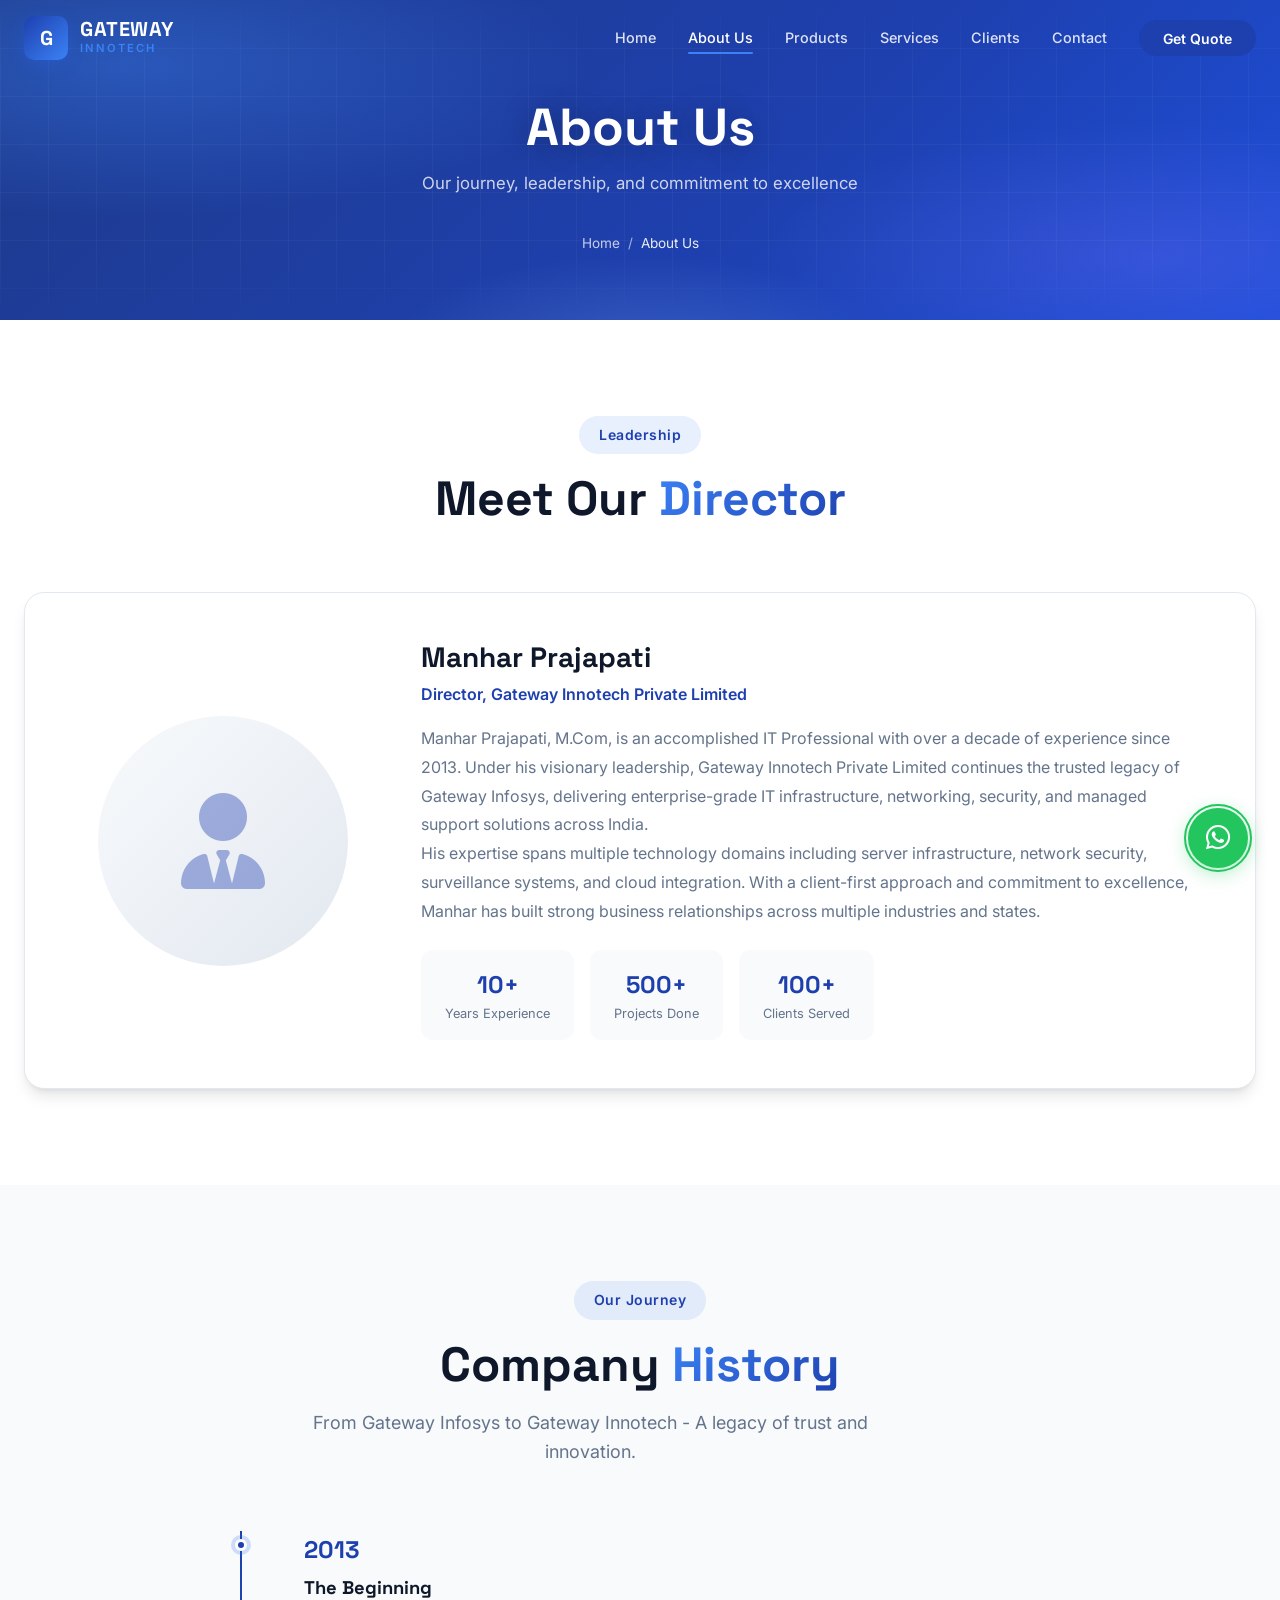
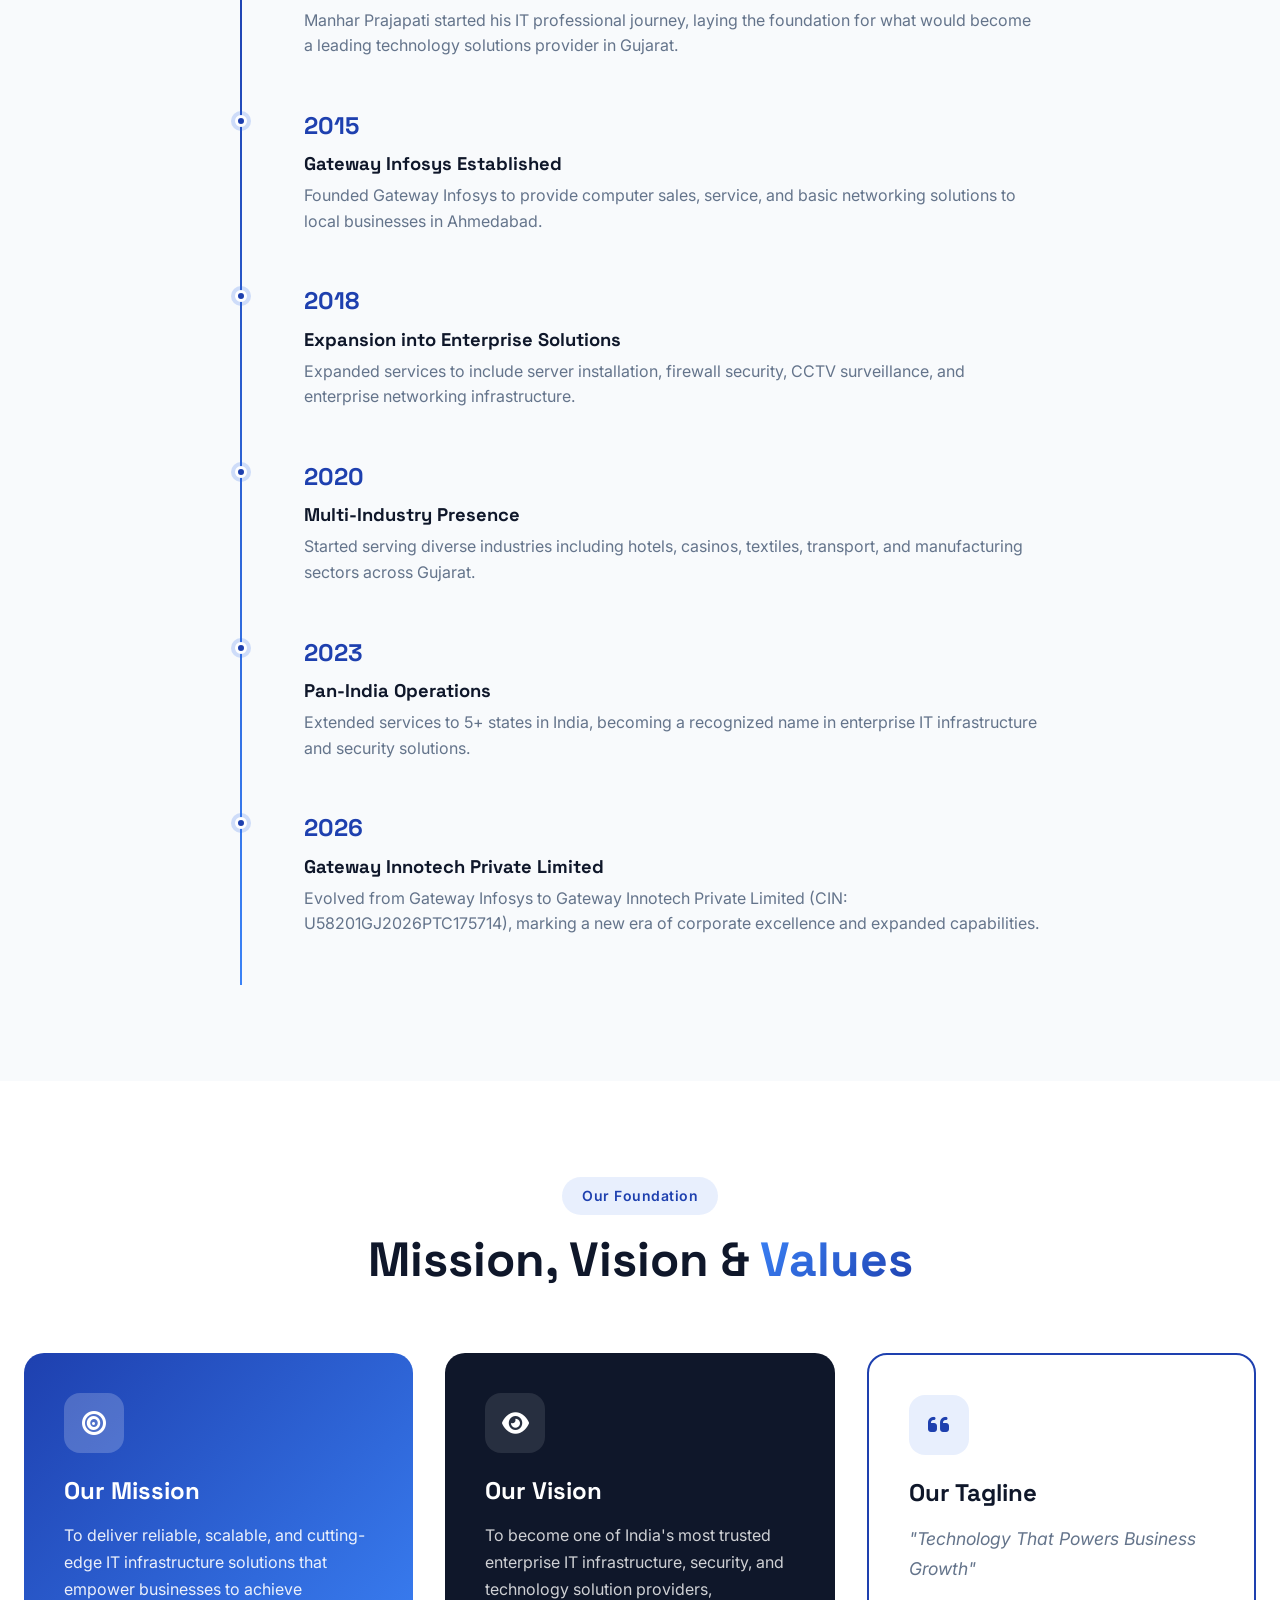
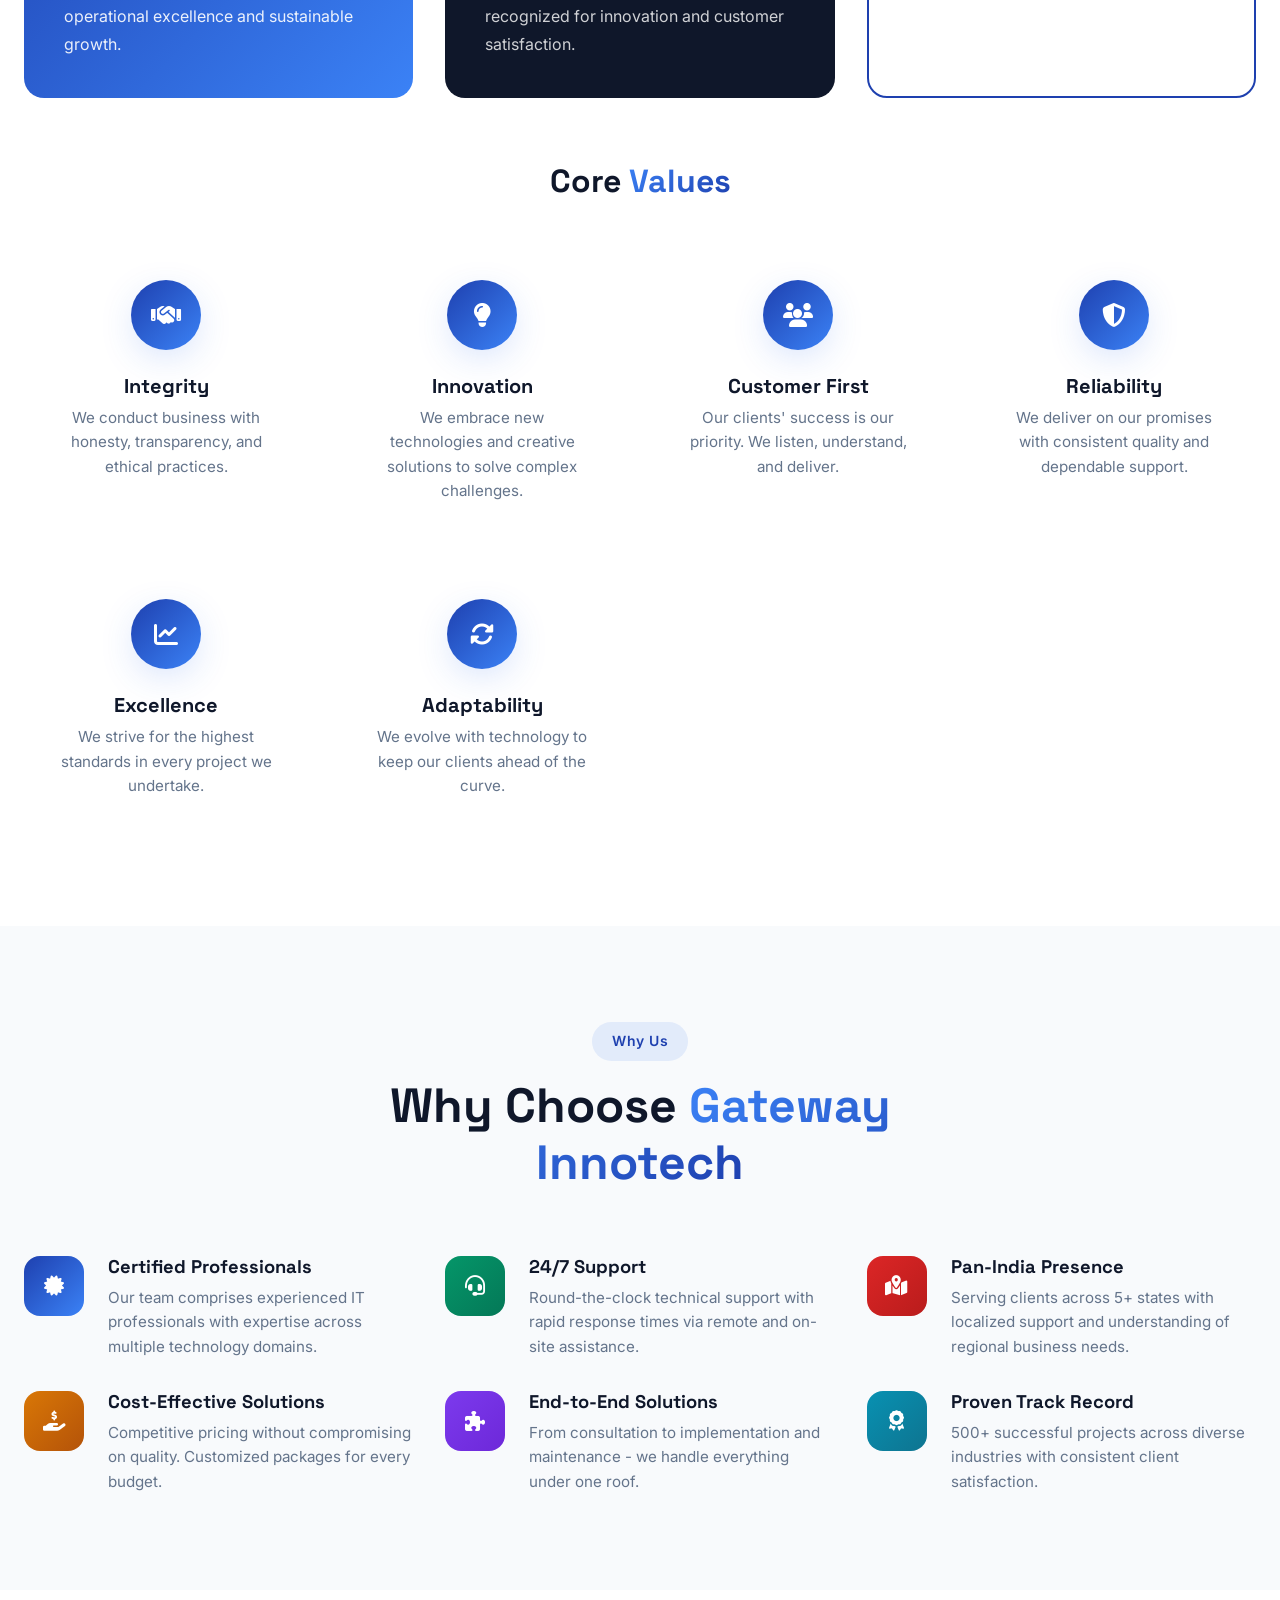
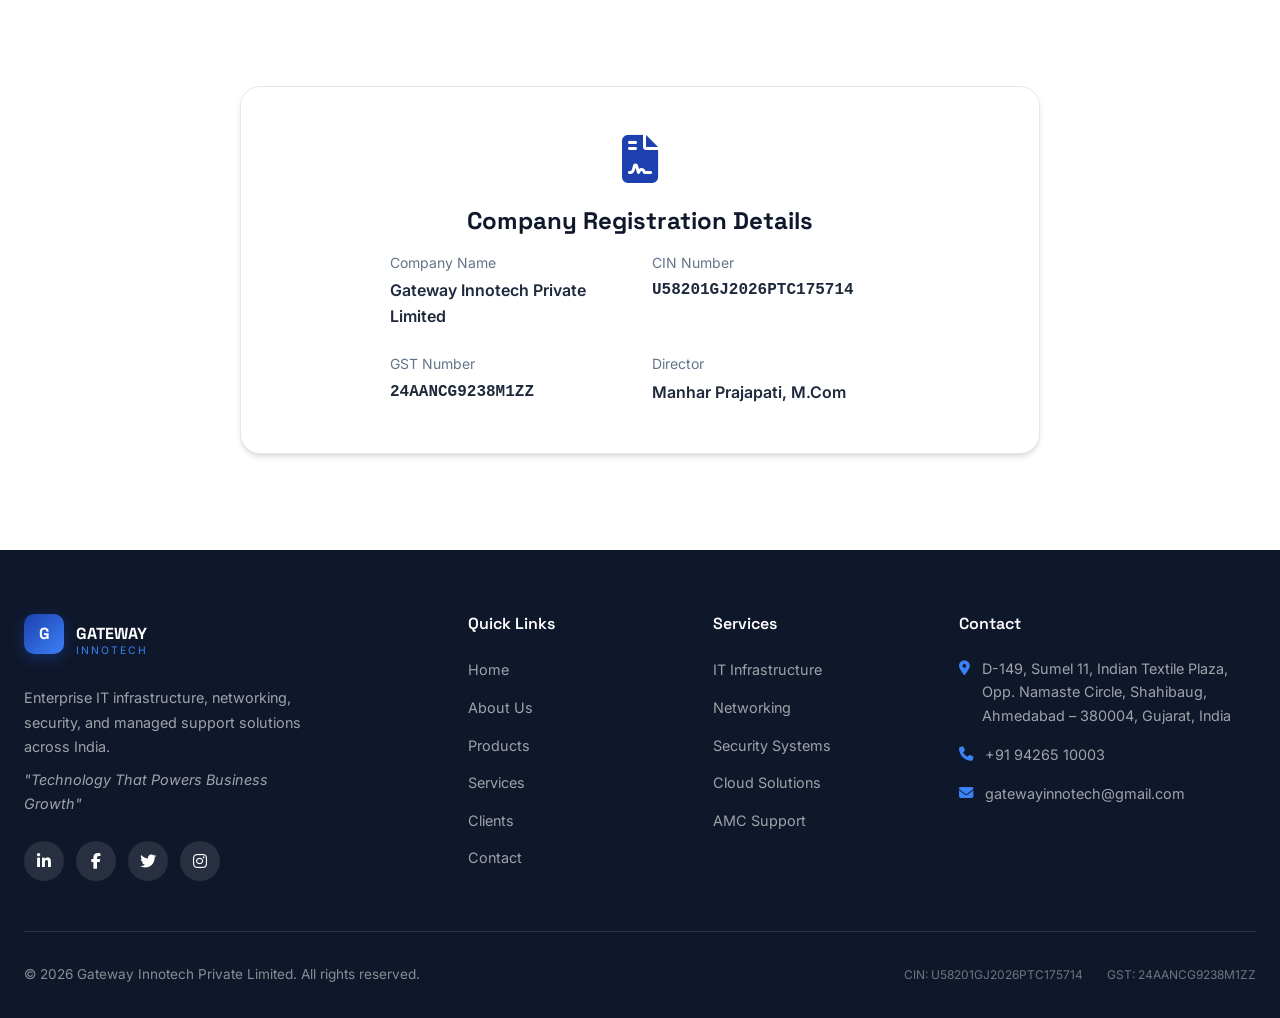
==== about.html @ b36e84a6 "Add files via upload" ====
<!DOCTYPE html>
<html lang="en">
<head>
  <meta charset="UTF-8">
  <meta name="viewport" content="width=device-width, initial-scale=1.0">
  <title>About Us | Gateway Innotech Private Limited</title>
  <meta name="description" content="Learn about Gateway Innotech Private Limited - Director Manhar Prajapati, company history, mission, vision, and core values. Successor of Gateway Infosys.">
  <meta name="keywords" content="Gateway Innotech about us, Manhar Prajapati, IT company Ahmedabad, company history, mission vision">
  <meta name="author" content="Gateway Innotech Private Limited">
  <meta name="robots" content="index, follow">
  <link rel="canonical" href="https://gatewayinnotech.com/about.html">

  <meta property="og:type" content="website">
  <meta property="og:title" content="About Us | Gateway Innotech Private Limited">
  <meta property="og:description" content="Learn about our journey, leadership, and commitment to excellence in IT solutions.">
  <meta property="og:url" content="https://gatewayinnotech.com/about.html">

  <link rel="preconnect" href="https://fonts.googleapis.com">
  <link rel="preconnect" href="https://fonts.gstatic.com" crossorigin>
  <link href="https://fonts.googleapis.com/css2?family=Inter:wght@300;400;500;600;700;800&family=Space+Grotesk:wght@400;500;600;700&display=swap" rel="stylesheet">
  <link rel="stylesheet" href="https://cdnjs.cloudflare.com/ajax/libs/font-awesome/6.5.1/css/all.min.css">
  <link rel="stylesheet" href="styles.css">
</head>
<body>

<!-- Navigation -->
<nav class="navbar scrolled">
  <div class="container">
    <div class="navbar-inner">
      <a href="index.html" class="logo">
        <div class="logo-icon">G</div>
        <div class="logo-text">
          <span class="brand">GATEWAY</span>
          <span class="tag">INNOTECH</span>
        </div>
      </a>

      <ul class="nav-menu">
        <li><a href="index.html" class="nav-link">Home</a></li>
        <li><a href="about.html" class="nav-link active">About Us</a></li>
        <li><a href="products.html" class="nav-link">Products</a></li>
        <li><a href="services.html" class="nav-link">Services</a></li>
        <li><a href="clients.html" class="nav-link">Clients</a></li>
        <li><a href="contact.html" class="nav-link">Contact</a></li>
        <li><a href="contact.html" class="nav-cta">Get Quote</a></li>
      </ul>

      <button class="mobile-toggle" aria-label="Toggle menu">
        <i class="fas fa-bars"></i>
      </button>
    </div>
  </div>
</nav>

<!-- Page Header -->
<header class="page-header">
  <div class="container">
    <h1 class="animate-on-scroll">About Us</h1>
    <p class="animate-on-scroll animate-delay-1">Our journey, leadership, and commitment to excellence</p>
    <nav class="breadcrumb animate-on-scroll animate-delay-2" aria-label="breadcrumb">
      <a href="index.html">Home</a>
      <span>/</span>
      <span>About Us</span>
    </nav>
  </div>
</header>

<!-- Director Profile -->
<section class="section">
  <div class="container">
    <div class="section-header animate-on-scroll">
      <span class="section-label">Leadership</span>
      <h2 class="section-title">Meet Our <span>Director</span></h2>
    </div>

    <div class="director-profile animate-on-scroll">
      <div class="director-avatar">
        <i class="fas fa-user-tie"></i>
      </div>
      <div class="director-info">
        <h3>Manhar Prajapati</h3>
        <div class="director-role">Director, Gateway Innotech Private Limited</div>
        <p class="director-bio">
          Manhar Prajapati, M.Com, is an accomplished IT Professional with over a decade of experience since 2013. Under his visionary leadership, Gateway Innotech Private Limited continues the trusted legacy of Gateway Infosys, delivering enterprise-grade IT infrastructure, networking, security, and managed support solutions across India.
        </p>
        <p class="director-bio">
          His expertise spans multiple technology domains including server infrastructure, network security, surveillance systems, and cloud integration. With a client-first approach and commitment to excellence, Manhar has built strong business relationships across multiple industries and states.
        </p>
        <div style="display: flex; gap: 1rem; margin-top: 1.5rem; flex-wrap: wrap;">
          <div style="background: var(--bg-alt); padding: 1rem 1.5rem; border-radius: 12px; text-align: center;">
            <div style="font-family: var(--font-display); font-size: 1.5rem; font-weight: 700; color: var(--primary);">10+</div>
            <div style="font-size: 0.8rem; color: var(--text-light);">Years Experience</div>
          </div>
          <div style="background: var(--bg-alt); padding: 1rem 1.5rem; border-radius: 12px; text-align: center;">
            <div style="font-family: var(--font-display); font-size: 1.5rem; font-weight: 700; color: var(--primary);">500+</div>
            <div style="font-size: 0.8rem; color: var(--text-light);">Projects Done</div>
          </div>
          <div style="background: var(--bg-alt); padding: 1rem 1.5rem; border-radius: 12px; text-align: center;">
            <div style="font-family: var(--font-display); font-size: 1.5rem; font-weight: 700; color: var(--primary);">100+</div>
            <div style="font-size: 0.8rem; color: var(--text-light);">Clients Served</div>
          </div>
        </div>
      </div>
    </div>
  </div>
</section>

<!-- Company History -->
<section class="section bg-alt">
  <div class="container">
    <div class="section-header animate-on-scroll">
      <span class="section-label">Our Journey</span>
      <h2 class="section-title">Company <span>History</span></h2>
      <p class="section-subtitle">From Gateway Infosys to Gateway Innotech - A legacy of trust and innovation.</p>
    </div>

    <div style="max-width: 800px; margin: 0 auto;">
      <div class="timeline">
        <div class="timeline-item">
          <div class="timeline-year">2013</div>
          <div class="timeline-content">
            <h4>The Beginning</h4>
            <p>Manhar Prajapati started his IT professional journey, laying the foundation for what would become a leading technology solutions provider in Gujarat.</p>
          </div>
        </div>

        <div class="timeline-item">
          <div class="timeline-year">2015</div>
          <div class="timeline-content">
            <h4>Gateway Infosys Established</h4>
            <p>Founded Gateway Infosys to provide computer sales, service, and basic networking solutions to local businesses in Ahmedabad.</p>
          </div>
        </div>

        <div class="timeline-item">
          <div class="timeline-year">2018</div>
          <div class="timeline-content">
            <h4>Expansion into Enterprise Solutions</h4>
            <p>Expanded services to include server installation, firewall security, CCTV surveillance, and enterprise networking infrastructure.</p>
          </div>
        </div>

        <div class="timeline-item">
          <div class="timeline-year">2020</div>
          <div class="timeline-content">
            <h4>Multi-Industry Presence</h4>
            <p>Started serving diverse industries including hotels, casinos, textiles, transport, and manufacturing sectors across Gujarat.</p>
          </div>
        </div>

        <div class="timeline-item">
          <div class="timeline-year">2023</div>
          <div class="timeline-content">
            <h4>Pan-India Operations</h4>
            <p>Extended services to 5+ states in India, becoming a recognized name in enterprise IT infrastructure and security solutions.</p>
          </div>
        </div>

        <div class="timeline-item">
          <div class="timeline-year">2026</div>
          <div class="timeline-content">
            <h4>Gateway Innotech Private Limited</h4>
            <p>Evolved from Gateway Infosys to Gateway Innotech Private Limited (CIN: U58201GJ2026PTC175714), marking a new era of corporate excellence and expanded capabilities.</p>
          </div>
        </div>
      </div>
    </div>
  </div>
</section>

<!-- Mission, Vision, Values -->
<section class="section">
  <div class="container">
    <div class="section-header animate-on-scroll">
      <span class="section-label">Our Foundation</span>
      <h2 class="section-title">Mission, Vision & <span>Values</span></h2>
    </div>

    <div style="display: grid; grid-template-columns: repeat(auto-fill, minmax(300px, 1fr)); gap: 2rem; margin-bottom: 4rem;">
      <div class="animate-on-scroll" style="background: linear-gradient(135deg, var(--primary) 0%, var(--primary-light) 100%); border-radius: 20px; padding: 2.5rem; color: white;">
        <div style="width: 60px; height: 60px; background: rgba(255,255,255,0.2); border-radius: 16px; display: flex; align-items: center; justify-content: center; margin-bottom: 1.5rem; font-size: 1.5rem;">
          <i class="fas fa-bullseye"></i>
        </div>
        <h3 style="font-size: 1.5rem; margin-bottom: 1rem; color: white;">Our Mission</h3>
        <p style="opacity: 0.9; line-height: 1.7;">To deliver reliable, scalable, and cutting-edge IT infrastructure solutions that empower businesses to achieve operational excellence and sustainable growth.</p>
      </div>

      <div class="animate-on-scroll animate-delay-1" style="background: var(--bg-dark); border-radius: 20px; padding: 2.5rem; color: white;">
        <div style="width: 60px; height: 60px; background: rgba(255,255,255,0.1); border-radius: 16px; display: flex; align-items: center; justify-content: center; margin-bottom: 1.5rem; font-size: 1.5rem;">
          <i class="fas fa-eye"></i>
        </div>
        <h3 style="font-size: 1.5rem; margin-bottom: 1rem; color: white;">Our Vision</h3>
        <p style="opacity: 0.8; line-height: 1.7;">To become one of India's most trusted enterprise IT infrastructure, security, and technology solution providers, recognized for innovation and customer satisfaction.</p>
      </div>

      <div class="animate-on-scroll animate-delay-2" style="background: white; border: 2px solid var(--primary); border-radius: 20px; padding: 2.5rem;">
        <div style="width: 60px; height: 60px; background: rgba(37,99,235,0.1); border-radius: 16px; display: flex; align-items: center; justify-content: center; margin-bottom: 1.5rem; font-size: 1.5rem; color: var(--primary);">
          <i class="fas fa-quote-left"></i>
        </div>
        <h3 style="font-size: 1.5rem; margin-bottom: 1rem;">Our Tagline</h3>
        <p style="color: var(--text-light); line-height: 1.7; font-style: italic; font-size: 1.1rem;">"Technology That Powers Business Growth"</p>
      </div>
    </div>

    <div class="section-header animate-on-scroll" style="margin-bottom: 3rem;">
      <h3 class="section-title" style="font-size: 2rem;">Core <span>Values</span></h3>
    </div>

    <div class="values-grid stagger-container">
      <div class="value-card animate-on-scroll">
        <div class="value-icon"><i class="fas fa-handshake"></i></div>
        <h4 style="font-size: 1.25rem; margin-bottom: 0.5rem;">Integrity</h4>
        <p style="color: var(--text-light); font-size: 0.95rem;">We conduct business with honesty, transparency, and ethical practices.</p>
      </div>

      <div class="value-card animate-on-scroll">
        <div class="value-icon"><i class="fas fa-lightbulb"></i></div>
        <h4 style="font-size: 1.25rem; margin-bottom: 0.5rem;">Innovation</h4>
        <p style="color: var(--text-light); font-size: 0.95rem;">We embrace new technologies and creative solutions to solve complex challenges.</p>
      </div>

      <div class="value-card animate-on-scroll">
        <div class="value-icon"><i class="fas fa-users"></i></div>
        <h4 style="font-size: 1.25rem; margin-bottom: 0.5rem;">Customer First</h4>
        <p style="color: var(--text-light); font-size: 0.95rem;">Our clients' success is our priority. We listen, understand, and deliver.</p>
      </div>

      <div class="value-card animate-on-scroll">
        <div class="value-icon"><i class="fas fa-shield-alt"></i></div>
        <h4 style="font-size: 1.25rem; margin-bottom: 0.5rem;">Reliability</h4>
        <p style="color: var(--text-light); font-size: 0.95rem;">We deliver on our promises with consistent quality and dependable support.</p>
      </div>

      <div class="value-card animate-on-scroll">
        <div class="value-icon"><i class="fas fa-chart-line"></i></div>
        <h4 style="font-size: 1.25rem; margin-bottom: 0.5rem;">Excellence</h4>
        <p style="color: var(--text-light); font-size: 0.95rem;">We strive for the highest standards in every project we undertake.</p>
      </div>

      <div class="value-card animate-on-scroll">
        <div class="value-icon"><i class="fas fa-sync-alt"></i></div>
        <h4 style="font-size: 1.25rem; margin-bottom: 0.5rem;">Adaptability</h4>
        <p style="color: var(--text-light); font-size: 0.95rem;">We evolve with technology to keep our clients ahead of the curve.</p>
      </div>
    </div>
  </div>
</section>

<!-- Why Choose Us -->
<section class="section bg-alt">
  <div class="container">
    <div class="section-header animate-on-scroll">
      <span class="section-label">Why Us</span>
      <h2 class="section-title">Why Choose <span>Gateway Innotech</span></h2>
    </div>

    <div style="display: grid; grid-template-columns: repeat(auto-fill, minmax(350px, 1fr)); gap: 2rem;">
      <div class="animate-on-scroll" style="display: flex; gap: 1.5rem; align-items: flex-start;">
        <div style="width: 60px; height: 60px; background: linear-gradient(135deg, var(--primary), var(--primary-light)); border-radius: 16px; display: flex; align-items: center; justify-content: center; color: white; font-size: 1.25rem; flex-shrink: 0;">
          <i class="fas fa-certificate"></i>
        </div>
        <div>
          <h4 style="font-size: 1.15rem; margin-bottom: 0.5rem;">Certified Professionals</h4>
          <p style="color: var(--text-light); font-size: 0.95rem; line-height: 1.6;">Our team comprises experienced IT professionals with expertise across multiple technology domains.</p>
        </div>
      </div>

      <div class="animate-on-scroll" style="display: flex; gap: 1.5rem; align-items: flex-start;">
        <div style="width: 60px; height: 60px; background: linear-gradient(135deg, #059669, #047857); border-radius: 16px; display: flex; align-items: center; justify-content: center; color: white; font-size: 1.25rem; flex-shrink: 0;">
          <i class="fas fa-headset"></i>
        </div>
        <div>
          <h4 style="font-size: 1.15rem; margin-bottom: 0.5rem;">24/7 Support</h4>
          <p style="color: var(--text-light); font-size: 0.95rem; line-height: 1.6;">Round-the-clock technical support with rapid response times via remote and on-site assistance.</p>
        </div>
      </div>

      <div class="animate-on-scroll" style="display: flex; gap: 1.5rem; align-items: flex-start;">
        <div style="width: 60px; height: 60px; background: linear-gradient(135deg, #dc2626, #b91c1c); border-radius: 16px; display: flex; align-items: center; justify-content: center; color: white; font-size: 1.25rem; flex-shrink: 0;">
          <i class="fas fa-map-marked-alt"></i>
        </div>
        <div>
          <h4 style="font-size: 1.15rem; margin-bottom: 0.5rem;">Pan-India Presence</h4>
          <p style="color: var(--text-light); font-size: 0.95rem; line-height: 1.6;">Serving clients across 5+ states with localized support and understanding of regional business needs.</p>
        </div>
      </div>

      <div class="animate-on-scroll" style="display: flex; gap: 1.5rem; align-items: flex-start;">
        <div style="width: 60px; height: 60px; background: linear-gradient(135deg, #d97706, #b45309); border-radius: 16px; display: flex; align-items: center; justify-content: center; color: white; font-size: 1.25rem; flex-shrink: 0;">
          <i class="fas fa-hand-holding-usd"></i>
        </div>
        <div>
          <h4 style="font-size: 1.15rem; margin-bottom: 0.5rem;">Cost-Effective Solutions</h4>
          <p style="color: var(--text-light); font-size: 0.95rem; line-height: 1.6;">Competitive pricing without compromising on quality. Customized packages for every budget.</p>
        </div>
      </div>

      <div class="animate-on-scroll" style="display: flex; gap: 1.5rem; align-items: flex-start;">
        <div style="width: 60px; height: 60px; background: linear-gradient(135deg, #7c3aed, #6d28d9); border-radius: 16px; display: flex; align-items: center; justify-content: center; color: white; font-size: 1.25rem; flex-shrink: 0;">
          <i class="fas fa-puzzle-piece"></i>
        </div>
        <div>
          <h4 style="font-size: 1.15rem; margin-bottom: 0.5rem;">End-to-End Solutions</h4>
          <p style="color: var(--text-light); font-size: 0.95rem; line-height: 1.6;">From consultation to implementation and maintenance - we handle everything under one roof.</p>
        </div>
      </div>

      <div class="animate-on-scroll" style="display: flex; gap: 1.5rem; align-items: flex-start;">
        <div style="width: 60px; height: 60px; background: linear-gradient(135deg, #0891b2, #0e7490); border-radius: 16px; display: flex; align-items: center; justify-content: center; color: white; font-size: 1.25rem; flex-shrink: 0;">
          <i class="fas fa-award"></i>
        </div>
        <div>
          <h4 style="font-size: 1.15rem; margin-bottom: 0.5rem;">Proven Track Record</h4>
          <p style="color: var(--text-light); font-size: 0.95rem; line-height: 1.6;">500+ successful projects across diverse industries with consistent client satisfaction.</p>
        </div>
      </div>
    </div>
  </div>
</section>

<!-- Legal Info -->
<section class="section">
  <div class="container">
    <div style="background: white; border-radius: 20px; padding: 3rem; border: 1px solid var(--border); box-shadow: var(--shadow); text-align: center; max-width: 800px; margin: 0 auto;">
      <div class="animate-on-scroll">
        <i class="fas fa-file-contract" style="font-size: 3rem; color: var(--primary); margin-bottom: 1.5rem;"></i>
        <h3 style="font-size: 1.5rem; margin-bottom: 1rem;">Company Registration Details</h3>
        <div style="display: grid; grid-template-columns: 1fr 1fr; gap: 1.5rem; text-align: left; max-width: 500px; margin: 0 auto;">
          <div>
            <div style="font-size: 0.875rem; color: var(--text-light); margin-bottom: 0.25rem;">Company Name</div>
            <div style="font-weight: 600;">Gateway Innotech Private Limited</div>
          </div>
          <div>
            <div style="font-size: 0.875rem; color: var(--text-light); margin-bottom: 0.25rem;">CIN Number</div>
            <div style="font-weight: 600; font-family: monospace;">U58201GJ2026PTC175714</div>
          </div>
          <div>
            <div style="font-size: 0.875rem; color: var(--text-light); margin-bottom: 0.25rem;">GST Number</div>
            <div style="font-weight: 600; font-family: monospace;">24AANCG9238M1ZZ</div>
          </div>
          <div>
            <div style="font-size: 0.875rem; color: var(--text-light); margin-bottom: 0.25rem;">Director</div>
            <div style="font-weight: 600;">Manhar Prajapati, M.Com</div>
          </div>
        </div>
      </div>
    </div>
  </div>
</section>

<!-- Footer -->
<footer class="footer">
  <div class="container">
    <div class="footer-grid">
      <div class="footer-brand">
        <div style="display: flex; align-items: center; gap: 0.75rem; margin-bottom: 1rem;">
          <div class="logo-icon" style="width: 40px; height: 40px; font-size: 1rem;">G</div>
          <div>
            <div style="font-family: var(--font-display); font-weight: 700; color: white; line-height: 1.1;">GATEWAY</div>
            <div style="font-size: 0.65rem; color: var(--primary-light); letter-spacing: 2px;">INNOTECH</div>
          </div>
        </div>
        <p>Enterprise IT infrastructure, networking, security, and managed support solutions across India.</p>
        <p style="margin-top: 0.5rem; font-style: italic;">"Technology That Powers Business Growth"</p>
        <div class="social-links">
          <a href="#" class="social-link" aria-label="LinkedIn"><i class="fab fa-linkedin-in"></i></a>
          <a href="#" class="social-link" aria-label="Facebook"><i class="fab fa-facebook-f"></i></a>
          <a href="#" class="social-link" aria-label="Twitter"><i class="fab fa-twitter"></i></a>
          <a href="#" class="social-link" aria-label="Instagram"><i class="fab fa-instagram"></i></a>
        </div>
      </div>

      <div>
        <h4 class="footer-title">Quick Links</h4>
        <ul class="footer-links">
          <li><a href="index.html">Home</a></li>
          <li><a href="about.html">About Us</a></li>
          <li><a href="products.html">Products</a></li>
          <li><a href="services.html">Services</a></li>
          <li><a href="clients.html">Clients</a></li>
          <li><a href="contact.html">Contact</a></li>
        </ul>
      </div>

      <div>
        <h4 class="footer-title">Services</h4>
        <ul class="footer-links">
          <li><a href="services.html">IT Infrastructure</a></li>
          <li><a href="services.html">Networking</a></li>
          <li><a href="services.html">Security Systems</a></li>
          <li><a href="services.html">Cloud Solutions</a></li>
          <li><a href="services.html">AMC Support</a></li>
        </ul>
      </div>

      <div>
        <h4 class="footer-title">Contact</h4>
        <ul class="footer-contact">
          <li>
            <i class="fas fa-map-marker-alt"></i>
            <span>D-149, Sumel 11, Indian Textile Plaza, Opp. Namaste Circle, Shahibaug, Ahmedabad – 380004, Gujarat, India</span>
          </li>
          <li>
            <i class="fas fa-phone"></i>
            <a href="tel:+919426510003">+91 94265 10003</a>
          </li>
          <li>
            <i class="fas fa-envelope"></i>
            <a href="mailto:gatewayinnotech@gmail.com">gatewayinnotech@gmail.com</a>
          </li>
        </ul>
      </div>
    </div>

    <div class="footer-bottom">
      <p>&copy; <span class="current-year">2026</span> Gateway Innotech Private Limited. All rights reserved.</p>
      <div class="footer-meta">
        <span>CIN: U58201GJ2026PTC175714</span>
        <span>GST: 24AANCG9238M1ZZ</span>
      </div>
    </div>
  </div>
</footer>

<!-- WhatsApp Float -->
<a href="https://wa.me/919426510003?text=Hello%20Gateway%20Innotech,%20I%20am%20interested%20in%20your%20IT%20services." target="_blank" class="whatsapp-float" aria-label="Chat on WhatsApp">
  <i class="fab fa-whatsapp"></i>
</a>

<!-- Back to Top -->
<button class="back-to-top" aria-label="Back to top">
  <i class="fas fa-arrow-up"></i>
</button>

<script src="script.js"></script>
</body>
</html>
---- styles.css ----
/* ============================================
   GATEWAY INNOTECH - PREMIUM CORPORATE STYLES
   ============================================ */

/* CSS Variables */
:root {
  --primary: #1e40af;
  --primary-light: #3b82f6;
  --primary-dark: #1e3a8a;
  --accent: #2563eb;
  --secondary: #0f172a;
  --text: #1e293b;
  --text-light: #64748b;
  --text-muted: #94a3b8;
  --bg: #ffffff;
  --bg-alt: #f8fafc;
  --bg-dark: #0f172a;
  --border: #e2e8f0;
  --shadow-sm: 0 1px 2px 0 rgb(0 0 0 / 0.05);
  --shadow: 0 4px 6px -1px rgb(0 0 0 / 0.1), 0 2px 4px -2px rgb(0 0 0 / 0.1);
  --shadow-lg: 0 10px 15px -3px rgb(0 0 0 / 0.1), 0 4px 6px -4px rgb(0 0 0 / 0.1);
  --shadow-xl: 0 20px 25px -5px rgb(0 0 0 / 0.1), 0 8px 10px -6px rgb(0 0 0 / 0.1);
  --shadow-brand: 0 10px 40px -10px rgba(37, 99, 235, 0.3);
  --radius: 12px;
  --radius-lg: 20px;
  --transition: all 0.3s cubic-bezier(0.4, 0, 0.2, 1);
  --transition-slow: all 0.5s cubic-bezier(0.4, 0, 0.2, 1);
  --font-main: 'Inter', -apple-system, BlinkMacSystemFont, 'Segoe UI', Roboto, sans-serif;
  --font-display: 'Space Grotesk', sans-serif;
}

/* Reset & Base */
*, *::before, *::after {
  margin: 0;
  padding: 0;
  box-sizing: border-box;
}

html {
  scroll-behavior: smooth;
  font-size: 16px;
}

body {
  font-family: var(--font-main);
  color: var(--text);
  background: var(--bg);
  line-height: 1.6;
  overflow-x: hidden;
  -webkit-font-smoothing: antialiased;
}

img {
  max-width: 100%;
  height: auto;
  display: block;
}

a {
  text-decoration: none;
  color: inherit;
  transition: var(--transition);
}

ul, ol {
  list-style: none;
}

button {
  border: none;
  background: none;
  cursor: pointer;
  font-family: inherit;
}

input, textarea, select {
  font-family: inherit;
  outline: none;
}

/* Typography */
h1, h2, h3, h4, h5, h6 {
  font-family: var(--font-display);
  font-weight: 700;
  line-height: 1.2;
  color: var(--secondary);
}

.section-label {
  display: inline-block;
  background: rgba(37, 99, 235, 0.1);
  color: var(--primary);
  padding: 8px 20px;
  border-radius: 100px;
  font-size: 0.875rem;
  font-weight: 600;
  margin-bottom: 1rem;
  letter-spacing: 0.5px;
}

.section-title {
  font-size: clamp(2rem, 4vw, 3rem);
  margin-bottom: 1rem;
}

.section-title span {
  background: linear-gradient(135deg, var(--primary-light) 0%, var(--primary) 100%);
  -webkit-background-clip: text;
  -webkit-text-fill-color: transparent;
  background-clip: text;
}

.section-subtitle {
  color: var(--text-light);
  font-size: 1.125rem;
  max-width: 600px;
}

/* Container */
.container {
  width: 100%;
  max-width: 1280px;
  margin: 0 auto;
  padding: 0 1.5rem;
}

/* ============================================
   NAVIGATION
   ============================================ */
.navbar {
  position: fixed;
  top: 0;
  left: 0;
  width: 100%;
  z-index: 1000;
  transition: var(--transition-slow);
  padding: 1rem 0;
}

.navbar.scrolled {
  background: rgba(15, 23, 42, 0.95);
  backdrop-filter: blur(20px);
  box-shadow: var(--shadow-lg);
  padding: 0.75rem 0;
}

.navbar-inner {
  display: flex;
  align-items: center;
  justify-content: space-between;
}

.logo {
  display: flex;
  align-items: center;
  gap: 0.75rem;
}

.logo-icon {
  width: 44px;
  height: 44px;
  background: linear-gradient(135deg, var(--primary) 0%, var(--primary-light) 100%);
  border-radius: 10px;
  display: flex;
  align-items: center;
  justify-content: center;
  font-weight: 800;
  font-size: 1.25rem;
  color: white;
  font-family: var(--font-display);
  box-shadow: 0 4px 15px rgba(37, 99, 235, 0.3);
}

.logo-text {
  display: flex;
  flex-direction: column;
}

.logo-text .brand {
  font-family: var(--font-display);
  font-weight: 700;
  font-size: 1.25rem;
  color: white;
  line-height: 1.1;
  letter-spacing: 0.5px;
}

.logo-text .tag {
  font-size: 0.7rem;
  color: var(--primary-light);
  letter-spacing: 2px;
  text-transform: uppercase;
  font-weight: 600;
}

.nav-menu {
  display: flex;
  align-items: center;
  gap: 2rem;
}

.nav-link {
  color: rgba(255, 255, 255, 0.85);
  font-size: 0.9rem;
  font-weight: 500;
  position: relative;
  padding: 0.5rem 0;
}

.nav-link::after {
  content: '';
  position: absolute;
  bottom: 0;
  left: 0;
  width: 0;
  height: 2px;
  background: var(--primary-light);
  transition: var(--transition);
  border-radius: 2px;
}

.nav-link:hover,
.nav-link.active {
  color: white;
}

.nav-link:hover::after,
.nav-link.active::after {
  width: 100%;
}

.nav-cta {
  background: var(--primary);
  color: white;
  padding: 0.6rem 1.5rem;
  border-radius: 100px;
  font-weight: 600;
  font-size: 0.875rem;
  transition: var(--transition);
}

.nav-cta:hover {
  background: var(--primary-light);
  box-shadow: var(--shadow-brand);
  transform: translateY(-2px);
}

.mobile-toggle {
  display: none;
  color: white;
  font-size: 1.5rem;
}

/* ============================================
   HERO SECTION
   ============================================ */
.hero {
  position: relative;
  min-height: 100vh;
  display: flex;
  align-items: center;
  justify-content: center;
  background: var(--bg-dark);
  overflow: hidden;
  padding-top: 80px;
}

.hero-canvas {
  position: absolute;
  inset: 0;
  z-index: 1;
}

.hero-overlay {
  position: absolute;
  inset: 0;
  background: linear-gradient(to bottom, rgba(15, 23, 42, 0.3) 0%, rgba(15, 23, 42, 0.85) 70%, var(--bg-dark) 100%);
  z-index: 2;
}

.hero-content {
  position: relative;
  z-index: 10;
  text-align: center;
  max-width: 900px;
  padding: 2rem;
}

.hero-badge {
  display: inline-flex;
  align-items: center;
  gap: 0.5rem;
  background: rgba(255, 255, 255, 0.1);
  backdrop-filter: blur(10px);
  border: 1px solid rgba(255, 255, 255, 0.15);
  padding: 0.5rem 1.25rem;
  border-radius: 100px;
  color: var(--primary-light);
  font-size: 0.875rem;
  font-weight: 500;
  margin-bottom: 2rem;
}

.hero-badge .pulse-dot {
  width: 8px;
  height: 8px;
  background: #22c55e;
  border-radius: 50%;
  animation: pulse-dot 2s infinite;
}

@keyframes pulse-dot {
  0%, 100% { opacity: 1; transform: scale(1); }
  50% { opacity: 0.5; transform: scale(1.2); }
}

.hero-title {
  font-size: clamp(2.5rem, 6vw, 5rem);
  color: white;
  margin-bottom: 1.5rem;
  line-height: 1.1;
}

.hero-title .gradient {
  background: linear-gradient(135deg, #60a5fa 0%, #2563eb 50%, #1e40af 100%);
  -webkit-background-clip: text;
  -webkit-text-fill-color: transparent;
  background-clip: text;
}

.hero-desc {
  color: rgba(255, 255, 255, 0.7);
  font-size: clamp(1rem, 2vw, 1.25rem);
  max-width: 700px;
  margin: 0 auto 2.5rem;
  line-height: 1.7;
}

.hero-buttons {
  display: flex;
  flex-wrap: wrap;
  gap: 1rem;
  justify-content: center;
  margin-bottom: 4rem;
}

.btn {
  display: inline-flex;
  align-items: center;
  gap: 0.5rem;
  padding: 1rem 2rem;
  border-radius: 100px;
  font-weight: 600;
  font-size: 1rem;
  transition: var(--transition);
  cursor: pointer;
}

.btn-primary {
  background: linear-gradient(135deg, var(--primary) 0%, var(--primary-light) 100%);
  color: white;
  box-shadow: 0 4px 20px rgba(37, 99, 235, 0.3);
}

.btn-primary:hover {
  transform: translateY(-3px);
  box-shadow: 0 8px 30px rgba(37, 99, 235, 0.4);
}

.btn-outline {
  background: rgba(255, 255, 255, 0.1);
  backdrop-filter: blur(10px);
  border: 1px solid rgba(255, 255, 255, 0.2);
  color: white;
}

.btn-outline:hover {
  background: rgba(255, 255, 255, 0.2);
  transform: translateY(-3px);
}

.btn-whatsapp {
  background: #22c55e;
  color: white;
}

.btn-whatsapp:hover {
  background: #16a34a;
  transform: translateY(-3px);
  box-shadow: 0 8px 30px rgba(34, 197, 94, 0.3);
}

/* Hero Stats */
.hero-stats {
  display: grid;
  grid-template-columns: repeat(4, 1fr);
  gap: 2rem;
  max-width: 800px;
  margin: 0 auto;
  padding-top: 3rem;
  border-top: 1px solid rgba(255, 255, 255, 0.1);
}

.stat-item {
  text-align: center;
}

.stat-number {
  font-family: var(--font-display);
  font-size: clamp(1.75rem, 3vw, 2.5rem);
  font-weight: 800;
  color: white;
  line-height: 1;
}

.stat-number .suffix {
  color: var(--primary-light);
}

.stat-label {
  color: rgba(255, 255, 255, 0.6);
  font-size: 0.875rem;
  margin-top: 0.5rem;
}

/* Scroll Down */
.scroll-down {
  position: absolute;
  bottom: 2rem;
  left: 50%;
  transform: translateX(-50%);
  z-index: 10;
  color: rgba(255, 255, 255, 0.5);
  animation: bounce 2s infinite;
  font-size: 1.5rem;
}

@keyframes bounce {
  0%, 20%, 50%, 80%, 100% { transform: translateX(-50%) translateY(0); }
  40% { transform: translateX(-50%) translateY(-10px); }
  60% { transform: translateX(-50%) translateY(-5px); }
}

/* ============================================
   SECTIONS GENERAL
   ============================================ */
.section {
  padding: 6rem 0;
  position: relative;
}

.section-header {
  text-align: center;
  max-width: 700px;
  margin: 0 auto 4rem;
}

.bg-alt {
  background: var(--bg-alt);
}

.bg-dark {
  background: var(--bg-dark);
  color: white;
}

.bg-dark .section-title {
  color: white;
}

.bg-dark .section-subtitle {
  color: rgba(255, 255, 255, 0.6);
}

/* ============================================
   CARDS
   ============================================ */
.card-grid {
  display: grid;
  grid-template-columns: repeat(auto-fill, minmax(300px, 1fr));
  gap: 1.5rem;
}

.card-grid-4 {
  display: grid;
  grid-template-columns: repeat(auto-fill, minmax(260px, 1fr));
  gap: 1.5rem;
}

.card {
  background: white;
  border-radius: var(--radius-lg);
  padding: 2rem;
  border: 1px solid var(--border);
  transition: var(--transition-slow);
  position: relative;
  overflow: hidden;
}

.card::before {
  content: '';
  position: absolute;
  top: 0;
  left: 0;
  width: 100%;
  height: 4px;
  background: linear-gradient(90deg, var(--primary), var(--primary-light));
  transform: scaleX(0);
  transform-origin: left;
  transition: var(--transition-slow);
}

.card:hover {
  transform: translateY(-8px);
  box-shadow: var(--shadow-xl);
  border-color: transparent;
}

.card:hover::before {
  transform: scaleX(1);
}

.card-icon {
  width: 60px;
  height: 60px;
  border-radius: var(--radius);
  display: flex;
  align-items: center;
  justify-content: center;
  margin-bottom: 1.5rem;
  font-size: 1.5rem;
  transition: var(--transition);
}

.card:hover .card-icon {
  transform: scale(1.1) rotate(-5deg);
}

.card-icon.blue { background: rgba(37, 99, 235, 0.1); color: var(--primary); }
.card-icon.indigo { background: rgba(99, 102, 241, 0.1); color: #6366f1; }
.card-icon.purple { background: rgba(139, 92, 246, 0.1); color: #8b5cf6; }
.card-icon.emerald { background: rgba(16, 185, 129, 0.1); color: #10b981; }
.card-icon.cyan { background: rgba(6, 182, 212, 0.1); color: #06b6d4; }
.card-icon.red { background: rgba(239, 68, 68, 0.1); color: #ef4444; }
.card-icon.orange { background: rgba(249, 115, 22, 0.1); color: #f97316; }
.card-icon.teal { background: rgba(20, 184, 166, 0.1); color: #14b8a6; }
.card-icon.pink { background: rgba(236, 72, 153, 0.1); color: #ec4899; }
.card-icon.sky { background: rgba(14, 165, 233, 0.1); color: #0ea5e9; }
.card-icon.amber { background: rgba(245, 158, 11, 0.1); color: #f59e0b; }
.card-icon.violet { background: rgba(139, 92, 246, 0.1); color: #8b5cf6; }

.card-title {
  font-size: 1.25rem;
  margin-bottom: 0.75rem;
  color: var(--secondary);
}

.card-text {
  color: var(--text-light);
  font-size: 0.95rem;
  line-height: 1.6;
  margin-bottom: 1.5rem;
}

.card-btn {
  display: inline-flex;
  align-items: center;
  gap: 0.5rem;
  color: var(--primary);
  font-weight: 600;
  font-size: 0.875rem;
  transition: var(--transition);
}

.card-btn:hover {
  gap: 0.75rem;
}

/* Product Card with Image */
.product-card {
  background: white;
  border-radius: var(--radius-lg);
  overflow: hidden;
  border: 1px solid var(--border);
  transition: var(--transition-slow);
}

.product-card:hover {
  transform: translateY(-8px);
  box-shadow: var(--shadow-xl);
}

.product-image {
  height: 200px;
  background: linear-gradient(135deg, var(--bg-alt) 0%, #e2e8f0 100%);
  display: flex;
  align-items: center;
  justify-content: center;
  position: relative;
  overflow: hidden;
}

.product-image img {
  width: 100%;
  height: 100%;
  object-fit: cover;
  transition: var(--transition-slow);
}

.product-card:hover .product-image img {
  transform: scale(1.05);
}

.product-image .placeholder-icon {
  font-size: 4rem;
  color: var(--primary);
  opacity: 0.3;
}

.product-body {
  padding: 1.5rem;
}

.product-title {
  font-size: 1.15rem;
  margin-bottom: 0.5rem;
}

.product-desc {
  color: var(--text-light);
  font-size: 0.9rem;
  margin-bottom: 1rem;
}

/* ============================================
   ABOUT PAGE SPECIFIC
   ============================================ */
.about-hero {
  background: linear-gradient(135deg, var(--bg-dark) 0%, var(--primary-dark) 100%);
  padding: 8rem 0 4rem;
  color: white;
  text-align: center;
}

.about-hero h1 {
  color: white;
  font-size: clamp(2rem, 4vw, 3.5rem);
}

.timeline {
  position: relative;
  padding-left: 2rem;
}

.timeline::before {
  content: '';
  position: absolute;
  left: 0;
  top: 0;
  bottom: 0;
  width: 2px;
  background: linear-gradient(to bottom, var(--primary), var(--primary-light));
}

.timeline-item {
  position: relative;
  padding-bottom: 3rem;
  padding-left: 2rem;
}

.timeline-item::before {
  content: '';
  position: absolute;
  left: -2rem;
  top: 0.5rem;
  width: 12px;
  height: 12px;
  background: var(--primary);
  border-radius: 50%;
  border: 3px solid white;
  box-shadow: 0 0 0 4px rgba(37, 99, 235, 0.2);
  transform: translateX(-5px);
}

.timeline-year {
  font-family: var(--font-display);
  font-size: 1.5rem;
  font-weight: 700;
  color: var(--primary);
  margin-bottom: 0.5rem;
}

.timeline-content h4 {
  font-size: 1.15rem;
  margin-bottom: 0.5rem;
}

.timeline-content p {
  color: var(--text-light);
}

.values-grid {
  display: grid;
  grid-template-columns: repeat(auto-fill, minmax(250px, 1fr));
  gap: 2rem;
}

.value-card {
  text-align: center;
  padding: 2rem;
}

.value-icon {
  width: 70px;
  height: 70px;
  background: linear-gradient(135deg, var(--primary) 0%, var(--primary-light) 100%);
  border-radius: 50%;
  display: flex;
  align-items: center;
  justify-content: center;
  margin: 0 auto 1.5rem;
  color: white;
  font-size: 1.5rem;
  box-shadow: var(--shadow-brand);
}

/* Director Profile */
.director-profile {
  display: grid;
  grid-template-columns: 300px 1fr;
  gap: 3rem;
  align-items: center;
  background: white;
  border-radius: var(--radius-lg);
  padding: 3rem;
  box-shadow: var(--shadow-lg);
  border: 1px solid var(--border);
}

.director-avatar {
  width: 250px;
  height: 250px;
  border-radius: 50%;
  background: linear-gradient(135deg, var(--bg-alt) 0%, #e2e8f0 100%);
  display: flex;
  align-items: center;
  justify-content: center;
  margin: 0 auto;
  overflow: hidden;
}

.director-avatar i {
  font-size: 6rem;
  color: var(--primary);
  opacity: 0.4;
}

.director-info h3 {
  font-size: 1.75rem;
  margin-bottom: 0.5rem;
}

.director-role {
  color: var(--primary);
  font-weight: 600;
  margin-bottom: 1rem;
}

.director-bio {
  color: var(--text-light);
  line-height: 1.8;
}

/* ============================================
   CLIENTS PAGE
   ============================================ */
.client-grid {
  display: grid;
  grid-template-columns: repeat(auto-fill, minmax(350px, 1fr));
  gap: 2rem;
}

.client-card {
  background: white;
  border-radius: var(--radius-lg);
  padding: 2.5rem;
  border: 1px solid var(--border);
  transition: var(--transition-slow);
  text-align: center;
}

.client-card:hover {
  transform: translateY(-5px);
  box-shadow: var(--shadow-xl);
}

.client-icon {
  width: 80px;
  height: 80px;
  border-radius: 50%;
  display: flex;
  align-items: center;
  justify-content: center;
  margin: 0 auto 1.5rem;
  font-size: 2rem;
  color: white;
}

.client-icon.hotel { background: linear-gradient(135deg, #f59e0b, #d97706); }
.client-icon.casino { background: linear-gradient(135deg, #dc2626, #b91c1c); }
.client-icon.textile { background: linear-gradient(135deg, #0891b2, #0e7490); }
.client-icon.transport { background: linear-gradient(135deg, #059669, #047857); }
.client-icon.manufacturing { background: linear-gradient(135deg, #4f46e5, #4338ca); }
.client-icon.corporate { background: linear-gradient(135deg, #2563eb, #1d4ed8); }

.client-card h3 {
  font-size: 1.35rem;
  margin-bottom: 0.75rem;
}

.client-card p {
  color: var(--text-light);
}

/* Logo Carousel */
.carousel-wrapper {
  overflow: hidden;
  padding: 2rem 0;
}

.carousel-track {
  display: flex;
  gap: 3rem;
  animation: scroll 30s linear infinite;
  width: max-content;
}

.carousel-track:hover {
  animation-play-state: paused;
}

.carousel-item {
  flex-shrink: 0;
  width: 180px;
  height: 100px;
  background: white;
  border-radius: var(--radius);
  display: flex;
  align-items: center;
  justify-content: center;
  border: 1px solid var(--border);
  font-weight: 700;
  color: var(--text-muted);
  font-size: 1.1rem;
  transition: var(--transition);
}

.carousel-item:hover {
  border-color: var(--primary);
  color: var(--primary);
  box-shadow: var(--shadow);
}

@keyframes scroll {
  0% { transform: translateX(0); }
  100% { transform: translateX(-50%); }
}

/* ============================================
   CONTACT PAGE
   ============================================ */
.contact-grid {
  display: grid;
  grid-template-columns: 1fr 1.2fr;
  gap: 4rem;
  align-items: start;
}

.contact-info-block {
  display: flex;
  align-items: flex-start;
  gap: 1rem;
  margin-bottom: 2rem;
}

.contact-info-icon {
  width: 50px;
  height: 50px;
  background: rgba(37, 99, 235, 0.1);
  border-radius: var(--radius);
  display: flex;
  align-items: center;
  justify-content: center;
  color: var(--primary);
  font-size: 1.25rem;
  flex-shrink: 0;
}

.contact-info-block h4 {
  font-size: 1.1rem;
  margin-bottom: 0.25rem;
}

.contact-info-block p,
.contact-info-block a {
  color: var(--text-light);
  font-size: 0.95rem;
}

.contact-info-block a:hover {
  color: var(--primary);
}

.contact-form-wrapper {
  background: white;
  border-radius: var(--radius-lg);
  padding: 2.5rem;
  box-shadow: var(--shadow-lg);
  border: 1px solid var(--border);
}

.form-group {
  margin-bottom: 1.5rem;
}

.form-label {
  display: block;
  font-size: 0.875rem;
  font-weight: 600;
  color: var(--text);
  margin-bottom: 0.5rem;
}

.form-input,
.form-select,
.form-textarea {
  width: 100%;
  padding: 0.875rem 1rem;
  border: 1px solid var(--border);
  border-radius: var(--radius);
  font-size: 0.95rem;
  color: var(--text);
  background: var(--bg);
  transition: var(--transition);
}

.form-input:focus,
.form-select:focus,
.form-textarea:focus {
  border-color: var(--primary);
  box-shadow: 0 0 0 3px rgba(37, 99, 235, 0.1);
}

.form-textarea {
  resize: vertical;
  min-height: 120px;
}

.form-row {
  display: grid;
  grid-template-columns: 1fr 1fr;
  gap: 1rem;
}

.map-container {
  height: 400px;
  border-radius: var(--radius-lg);
  overflow: hidden;
  border: 1px solid var(--border);
}

.map-container iframe {
  width: 100%;
  height: 100%;
  border: 0;
  filter: grayscale(100%) contrast(1.1);
}

/* ============================================
   FOOTER
   ============================================ */
.footer {
  background: var(--bg-dark);
  color: white;
  padding: 4rem 0 2rem;
}

.footer-grid {
  display: grid;
  grid-template-columns: 2fr 1fr 1fr 1.5fr;
  gap: 3rem;
  margin-bottom: 3rem;
}

.footer-brand {
  max-width: 300px;
}

.footer-brand .logo-icon {
  margin-bottom: 1rem;
}

.footer-brand p {
  color: rgba(255, 255, 255, 0.6);
  font-size: 0.9rem;
  line-height: 1.7;
}

.footer-title {
  font-size: 1rem;
  font-weight: 600;
  margin-bottom: 1.5rem;
  color: white;
}

.footer-links li {
  margin-bottom: 0.75rem;
}

.footer-links a {
  color: rgba(255, 255, 255, 0.6);
  font-size: 0.9rem;
  transition: var(--transition);
}

.footer-links a:hover {
  color: var(--primary-light);
  padding-left: 4px;
}

.footer-contact li {
  display: flex;
  align-items: flex-start;
  gap: 0.75rem;
  margin-bottom: 1rem;
  color: rgba(255, 255, 255, 0.6);
  font-size: 0.9rem;
}

.footer-contact i {
  color: var(--primary-light);
  margin-top: 4px;
}

.footer-bottom {
  border-top: 1px solid rgba(255, 255, 255, 0.1);
  padding-top: 2rem;
  display: flex;
  justify-content: space-between;
  align-items: center;
  flex-wrap: wrap;
  gap: 1rem;
}

.footer-bottom p {
  color: rgba(255, 255, 255, 0.5);
  font-size: 0.85rem;
}

.footer-meta {
  display: flex;
  gap: 1.5rem;
  color: rgba(255, 255, 255, 0.4);
  font-size: 0.75rem;
}

.social-links {
  display: flex;
  gap: 0.75rem;
  margin-top: 1.5rem;
}

.social-link {
  width: 40px;
  height: 40px;
  border-radius: 50%;
  background: rgba(255, 255, 255, 0.1);
  display: flex;
  align-items: center;
  justify-content: center;
  color: white;
  transition: var(--transition);
}

.social-link:hover {
  background: var(--primary);
  transform: translateY(-3px);
}

/* ============================================
   FLOATING ELEMENTS
   ============================================ */
.whatsapp-float {
  position: fixed;
  bottom: 2rem;
  right: 2rem;
  z-index: 999;
  width: 60px;
  height: 60px;
  background: #22c55e;
  color: white;
  border-radius: 50%;
  display: flex;
  align-items: center;
  justify-content: center;
  font-size: 1.75rem;
  box-shadow: 0 4px 20px rgba(34, 197, 94, 0.4);
  transition: var(--transition);
}

.whatsapp-float:hover {
  transform: scale(1.1) rotate(5deg);
  box-shadow: 0 6px 30px rgba(34, 197, 94, 0.5);
}

.whatsapp-float::before {
  content: '';
  position: absolute;
  inset: -4px;
  border-radius: 50%;
  border: 2px solid #22c55e;
  animation: pulse-ring 2s ease-out infinite;
}

@keyframes pulse-ring {
  0% { transform: scale(1); opacity: 1; }
  100% { transform: scale(1.5); opacity: 0; }
}

.back-to-top {
  position: fixed;
  bottom: 6rem;
  right: 2rem;
  z-index: 998;
  width: 44px;
  height: 44px;
  background: var(--primary);
  color: white;
  border-radius: 50%;
  display: flex;
  align-items: center;
  justify-content: center;
  font-size: 1rem;
  box-shadow: var(--shadow-lg);
  opacity: 0;
  visibility: hidden;
  transform: translateY(20px);
  transition: var(--transition);
}

.back-to-top.visible {
  opacity: 1;
  visibility: visible;
  transform: translateY(0);
}

.back-to-top:hover {
  background: var(--primary-light);
  transform: translateY(-3px);
}

/* ============================================
   ANIMATIONS
   ============================================ */
.animate-on-scroll {
  opacity: 0;
  transform: translateY(40px);
  transition: opacity 0.8s ease, transform 0.8s ease;
}

.animate-on-scroll.visible {
  opacity: 1;
  transform: translateY(0);
}

.animate-delay-1 { transition-delay: 0.1s; }
.animate-delay-2 { transition-delay: 0.2s; }
.animate-delay-3 { transition-delay: 0.3s; }
.animate-delay-4 { transition-delay: 0.4s; }

/* Stagger children */
.stagger-container .animate-on-scroll:nth-child(1) { transition-delay: 0.05s; }
.stagger-container .animate-on-scroll:nth-child(2) { transition-delay: 0.1s; }
.stagger-container .animate-on-scroll:nth-child(3) { transition-delay: 0.15s; }
.stagger-container .animate-on-scroll:nth-child(4) { transition-delay: 0.2s; }
.stagger-container .animate-on-scroll:nth-child(5) { transition-delay: 0.25s; }
.stagger-container .animate-on-scroll:nth-child(6) { transition-delay: 0.3s; }
.stagger-container .animate-on-scroll:nth-child(7) { transition-delay: 0.35s; }
.stagger-container .animate-on-scroll:nth-child(8) { transition-delay: 0.4s; }
.stagger-container .animate-on-scroll:nth-child(9) { transition-delay: 0.45s; }
.stagger-container .animate-on-scroll:nth-child(10) { transition-delay: 0.5s; }
.stagger-container .animate-on-scroll:nth-child(11) { transition-delay: 0.55s; }
.stagger-container .animate-on-scroll:nth-child(12) { transition-delay: 0.6s; }

/* Float animation */
.float {
  animation: float 6s ease-in-out infinite;
}

@keyframes float {
  0%, 100% { transform: translateY(0); }
  50% { transform: translateY(-20px); }
}

/* Gradient text */
.gradient-text {
  background: linear-gradient(135deg, #60a5fa 0%, #2563eb 50%, #1e40af 100%);
  -webkit-background-clip: text;
  -webkit-text-fill-color: transparent;
  background-clip: text;
}

/* Glass effect */
.glass {
  background: rgba(255, 255, 255, 0.05);
  backdrop-filter: blur(10px);
  border: 1px solid rgba(255, 255, 255, 0.1);
}

/* Page Header (for inner pages) */
.page-header {
  background: linear-gradient(135deg, var(--bg-dark) 0%, var(--primary-dark) 100%);
  padding: 8rem 0 4rem;
  text-align: center;
  color: white;
}

.page-header h1 {
  color: white;
  font-size: clamp(2rem, 4vw, 3.5rem);
  margin-bottom: 0.5rem;
}

.page-header p {
  color: rgba(255, 255, 255, 0.7);
  font-size: 1.1rem;
}

.breadcrumb {
  display: flex;
  justify-content: center;
  gap: 0.5rem;
  margin-top: 1rem;
  font-size: 0.875rem;
  color: rgba(255, 255, 255, 0.6);
}

.breadcrumb a:hover {
  color: white;
}

/* ============================================
   RESPONSIVE
   ============================================ */
@media (max-width: 1024px) {
  .footer-grid {
    grid-template-columns: 1fr 1fr;
  }
  .contact-grid {
    grid-template-columns: 1fr;
  }
  .director-profile {
    grid-template-columns: 1fr;
    text-align: center;
  }
}

@media (max-width: 768px) {
  .nav-menu {
    position: fixed;
    top: 0;
    right: -100%;
    width: 80%;
    max-width: 320px;
    height: 100vh;
    background: var(--bg-dark);
    flex-direction: column;
    padding: 6rem 2rem 2rem;
    transition: right 0.4s ease;
    gap: 1.5rem;
    box-shadow: -10px 0 30px rgba(0, 0, 0, 0.3);
  }

  .nav-menu.active {
    right: 0;
  }

  .mobile-toggle {
    display: block;
  }

  .hero-stats {
    grid-template-columns: repeat(2, 1fr);
    gap: 1.5rem;
  }

  .footer-grid {
    grid-template-columns: 1fr;
    gap: 2rem;
  }

  .footer-bottom {
    flex-direction: column;
    text-align: center;
  }

  .form-row {
    grid-template-columns: 1fr;
  }

  .card-grid,
  .card-grid-4 {
    grid-template-columns: 1fr;
  }

  .client-grid {
    grid-template-columns: 1fr;
  }

  .section {
    padding: 4rem 0;
  }

  .values-grid {
    grid-template-columns: 1fr;
  }
}

@media (max-width: 480px) {
  .hero-buttons {
    flex-direction: column;
    align-items: stretch;
  }

  .btn {
    justify-content: center;
  }

  .hero-stats {
    grid-template-columns: 1fr 1fr;
  }

  .whatsapp-float {
    width: 50px;
    height: 50px;
    font-size: 1.5rem;
    bottom: 1rem;
    right: 1rem;
  }

  .back-to-top {
    right: 1rem;
    bottom: 5rem;
  }
}

/* Print styles */
@media print {
  .navbar,
  .whatsapp-float,
  .back-to-top,
  .scroll-down,
  .hero-canvas {
    display: none !important;
  }

  .hero {
    min-height: auto;
    padding: 2rem 0;
    background: white !important;
  }

  .hero-title,
  .hero-desc {
    color: black !important;
  }
}

.page-header {
  position: relative;
  overflow: hidden;
  padding: 6rem 0 4rem;
  background: linear-gradient(135deg, var(--primary-dark, #1e3a5f) 0%, var(--primary, #2563eb) 60%, #1d4ed8 100%);
  text-align: center;
  isolation: isolate;
}

/* Canvas layer for JS particles */
#page-header-canvas {
  position: absolute;
  inset: 0;
  width: 100%;
  height: 100%;
  z-index: 0;
  pointer-events: none;
}

/* Animated gradient orbs */
.page-header::before {
  content: '';
  position: absolute;
  inset: 0;
  z-index: 0;
  background:
    radial-gradient(ellipse 60% 80% at 10% 20%, rgba(59,130,246,0.4) 0%, transparent 60%),
    radial-gradient(ellipse 50% 70% at 90% 80%, rgba(99,102,241,0.35) 0%, transparent 60%),
    radial-gradient(ellipse 40% 60% at 50% 110%, rgba(147,197,253,0.2) 0%, transparent 50%);
  animation: orb-shift 10s ease-in-out infinite alternate;
}

@keyframes orb-shift {
  0%   { opacity: 1;   transform: scale(1)   rotate(0deg); }
  50%  { opacity: 0.8; transform: scale(1.05) rotate(2deg); }
  100% { opacity: 1;   transform: scale(1.1)  rotate(-2deg); }
}

/* Animated grid lines overlay */
.page-header::after {
  content: '';
  position: absolute;
  inset: 0;
  z-index: 0;
  background-image:
    linear-gradient(rgba(255,255,255,0.04) 1px, transparent 1px),
    linear-gradient(90deg, rgba(255,255,255,0.04) 1px, transparent 1px);
  background-size: 48px 48px;
  animation: grid-pan 20s linear infinite;
  mask-image: linear-gradient(to bottom, transparent 0%, black 20%, black 80%, transparent 100%);
  -webkit-mask-image: linear-gradient(to bottom, transparent 0%, black 20%, black 80%, transparent 100%);
}

@keyframes grid-pan {
  0%   { background-position: 0 0; }
  100% { background-position: 48px 48px; }
}

/* Floating geometric shapes */
.page-header .banner-shapes {
  position: absolute;
  inset: 0;
  z-index: 0;
  overflow: hidden;
  pointer-events: none;
}

.page-header .banner-shapes span {
  position: absolute;
  display: block;
  border-radius: 50%;
  background: rgba(255, 255, 255, 0.06);
  animation: float-shape linear infinite;
}

.page-header .banner-shapes span:nth-child(1)  { width: 80px;  height: 80px;  left: 5%;   top: 20%; animation-duration: 14s; animation-delay: 0s;   border-radius: 50%; }
.page-header .banner-shapes span:nth-child(2)  { width: 120px; height: 120px; left: 15%;  top: 60%; animation-duration: 18s; animation-delay: -3s;  border-radius: 30% 70% 70% 30% / 30% 30% 70% 70%; }
.page-header .banner-shapes span:nth-child(3)  { width: 60px;  height: 60px;  left: 30%;  top: 10%; animation-duration: 12s; animation-delay: -6s;  border-radius: 50%; border: 1px solid rgba(255,255,255,0.1); background: transparent; }
.page-header .banner-shapes span:nth-child(4)  { width: 150px; height: 150px; left: 55%;  top: 5%;  animation-duration: 22s; animation-delay: -2s;  border-radius: 50%; background: rgba(99,102,241,0.08); }
.page-header .banner-shapes span:nth-child(5)  { width: 40px;  height: 40px;  left: 70%;  top: 70%; animation-duration: 10s; animation-delay: -8s;  border-radius: 4px; transform-origin: center; }
.page-header .banner-shapes span:nth-child(6)  { width: 90px;  height: 90px;  left: 80%;  top: 25%; animation-duration: 16s; animation-delay: -5s;  border-radius: 50%; border: 2px solid rgba(147,197,253,0.15); background: transparent; }
.page-header .banner-shapes span:nth-child(7)  { width: 30px;  height: 30px;  left: 90%;  top: 55%; animation-duration: 9s;  animation-delay: -1s;  border-radius: 50%; background: rgba(255,255,255,0.1); }
.page-header .banner-shapes span:nth-child(8)  { width: 200px; height: 200px; left: -5%;  top: -30%; animation-duration: 25s; animation-delay: -4s; border-radius: 50%; background: rgba(59,130,246,0.06); }
.page-header .banner-shapes span:nth-child(9)  { width: 55px;  height: 55px;  left: 45%;  top: 75%; animation-duration: 13s; animation-delay: -9s;  border-radius: 50%; }
.page-header .banner-shapes span:nth-child(10) { width: 100px; height: 100px; left: 60%;  top: 50%; animation-duration: 19s; animation-delay: -7s;  border-radius: 25% 75% 50% 50%; background: rgba(99,102,241,0.07); }

@keyframes float-shape {
  0%   { transform: translateY(0px)   rotate(0deg)   scale(1); }
  25%  { transform: translateY(-18px) rotate(45deg)  scale(1.05); }
  50%  { transform: translateY(-8px)  rotate(90deg)  scale(0.95); }
  75%  { transform: translateY(-22px) rotate(135deg) scale(1.08); }
  100% { transform: translateY(0px)   rotate(180deg) scale(1); }
}

/* Pulsing ring accent */
.page-header .banner-ring {
  position: absolute;
  width: 400px;
  height: 400px;
  border-radius: 50%;
  border: 1px solid rgba(255,255,255,0.06);
  top: 50%;
  left: 50%;
  transform: translate(-50%, -50%);
  z-index: 0;
  animation: ring-pulse 4s ease-in-out infinite;
  pointer-events: none;
}

.page-header .banner-ring:nth-child(2) {
  width: 600px;
  height: 600px;
  animation-delay: -1.3s;
  border-color: rgba(255,255,255,0.04);
}

.page-header .banner-ring:nth-child(3) {
  width: 800px;
  height: 800px;
  animation-delay: -2.6s;
  border-color: rgba(255,255,255,0.025);
}

@keyframes ring-pulse {
  0%, 100% { transform: translate(-50%, -50%) scale(1);    opacity: 0.8; }
  50%       { transform: translate(-50%, -50%) scale(1.04); opacity: 0.4; }
}

/* Scanline / glare sweep */
.page-header .banner-glare {
  position: absolute;
  top: 0;
  left: -100%;
  width: 60%;
  height: 100%;
  background: linear-gradient(105deg, transparent 40%, rgba(255,255,255,0.04) 50%, transparent 60%);
  z-index: 0;
  animation: glare-sweep 8s ease-in-out infinite;
  pointer-events: none;
}

@keyframes glare-sweep {
  0%   { left: -100%; }
  40%  { left: 140%; }
  100% { left: 140%; }
}

/* Content sits above all effects */
.page-header > .container {
  position: relative;
  z-index: 2;
}

.page-header h1 {
  font-size: clamp(2rem, 5vw, 3.25rem);
  font-weight: 800;
  color: #fff;
  text-shadow: 0 2px 30px rgba(0,0,0,0.3);
  margin-bottom: 0.75rem;
}

.page-header p {
  color: rgba(255,255,255,0.78);
  font-size: 1.05rem;
  max-width: 540px;
  margin: 0 auto 1.25rem;
}

/* Breadcrumb */
.breadcrumb {
  display: inline-flex;
  align-items: center;
  gap: 0.5rem;
  font-size: 0.85rem;
  color: rgba(255,255,255,0.6);
}

.breadcrumb a {
  color: rgba(255,255,255,0.75);
  text-decoration: none;
  transition: color 0.2s;
}

.breadcrumb a:hover { color: #fff; }

.breadcrumb span:last-child { color: rgba(255,255,255,0.9); }

/* ------------------------------------------
   Reduce motion for accessibility
------------------------------------------ */
@media (prefers-reduced-motion: reduce) {
  .page-header::before,
  .page-header::after,
  .page-header .banner-shapes span,
  .page-header .banner-ring,
  .page-header .banner-glare {
    animation: none !important;
  }
}
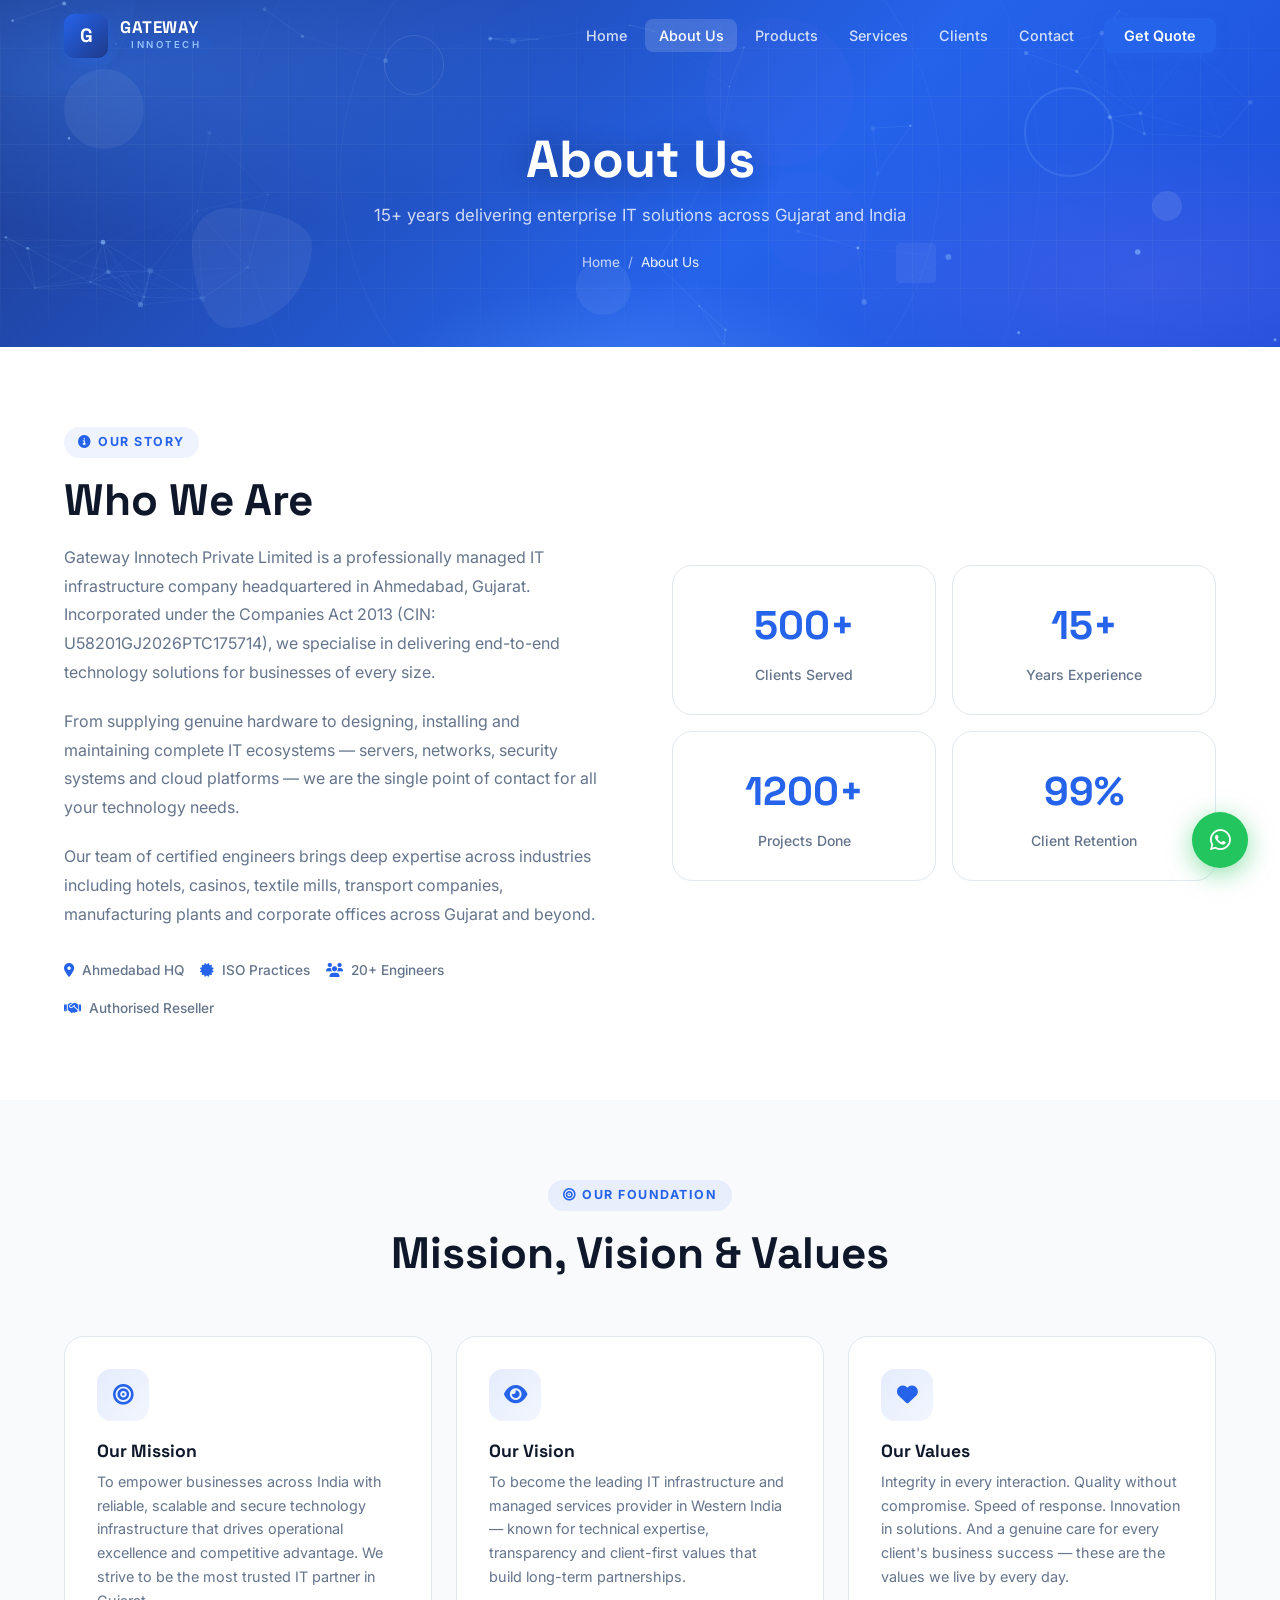
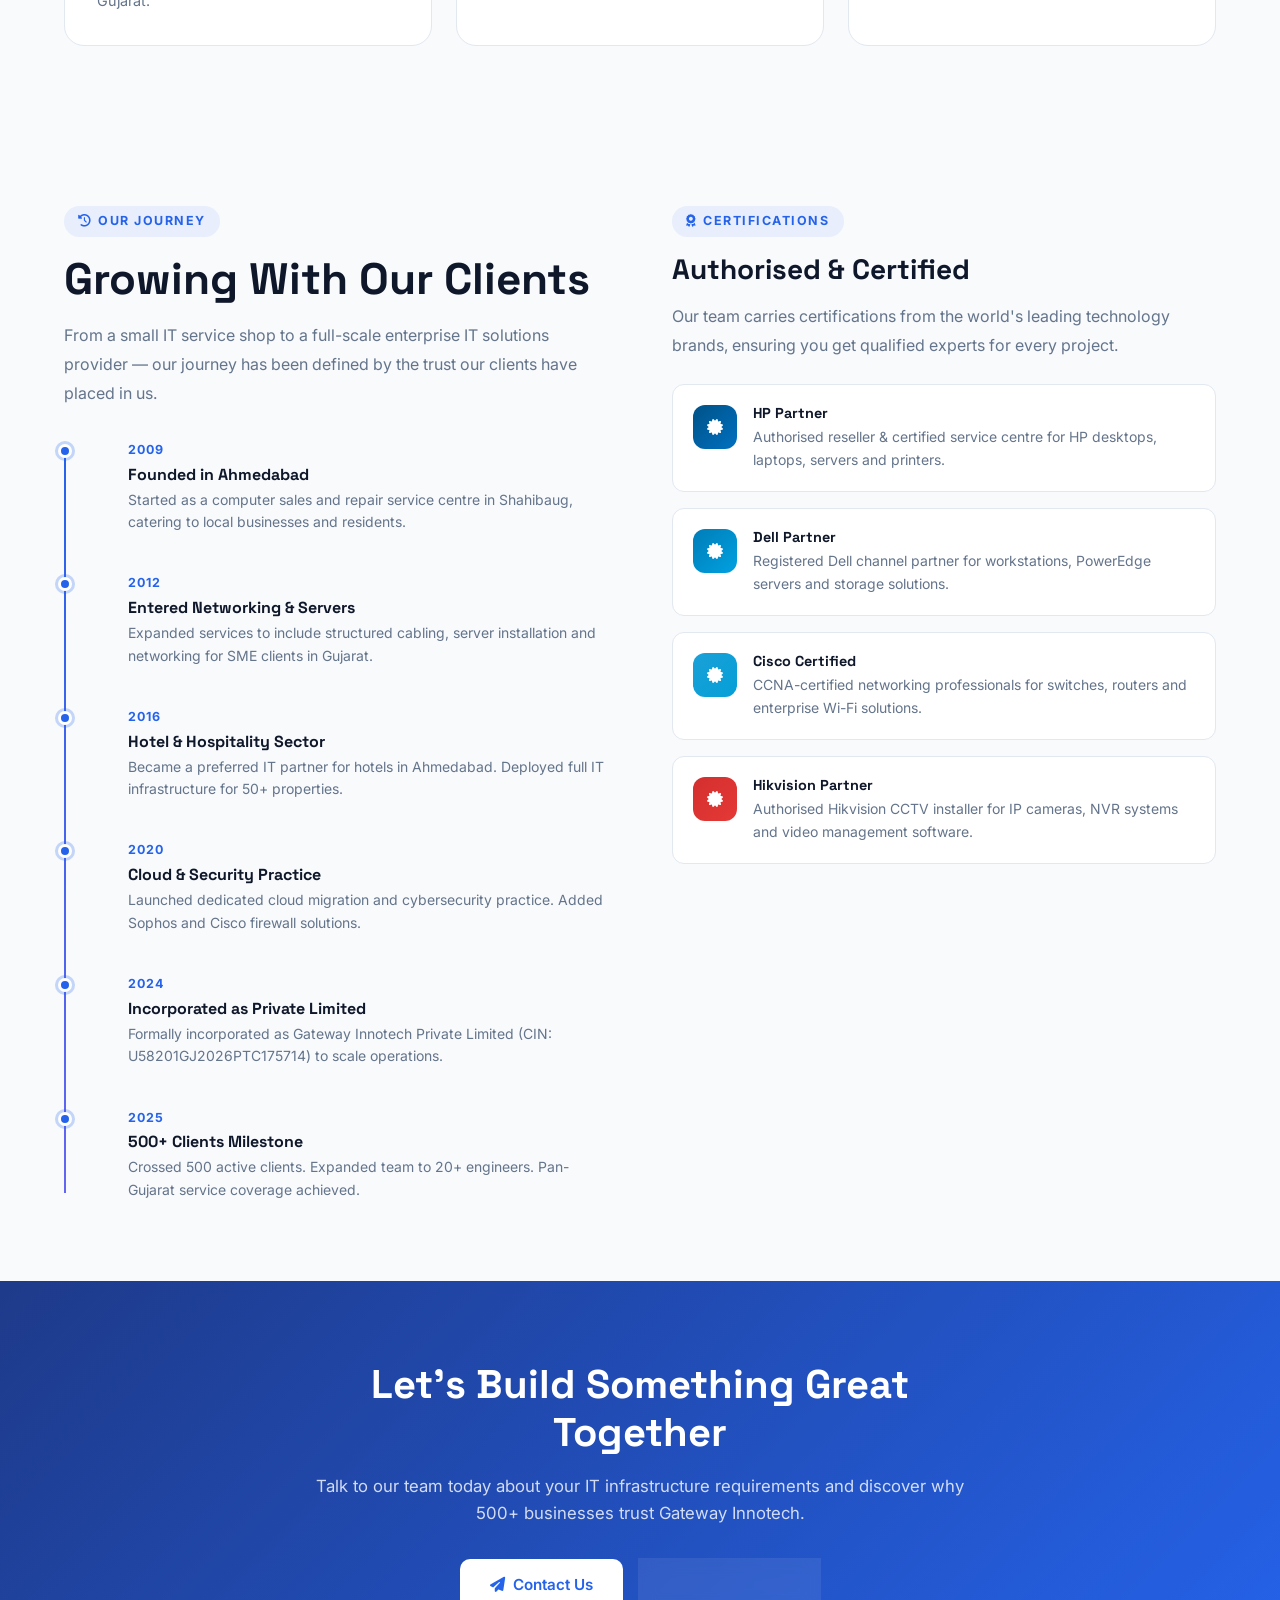
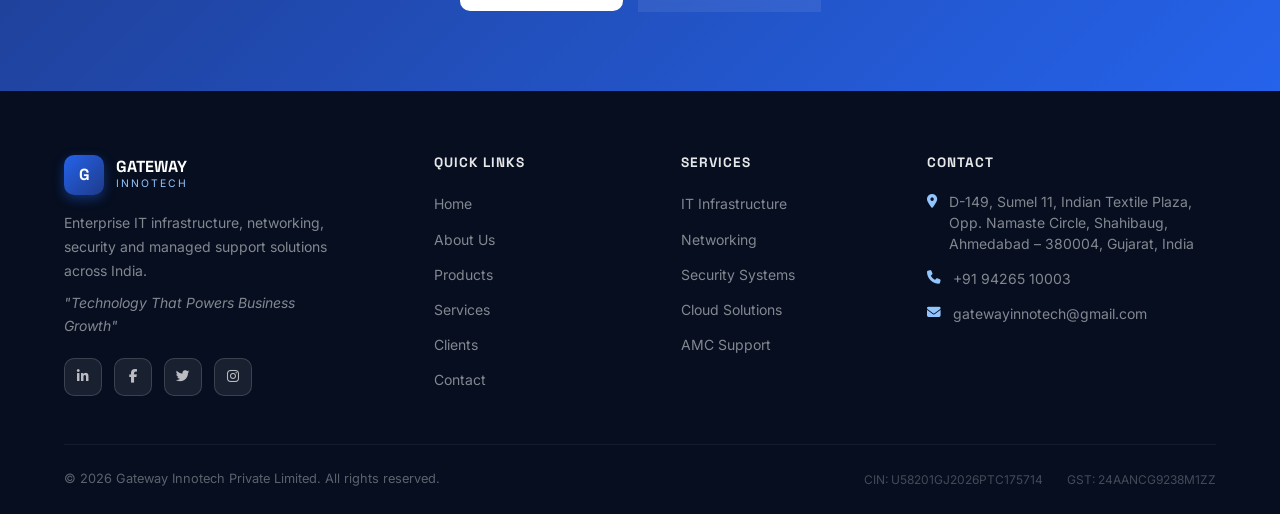
==== commit 92f95e71: "Add files via upload" ====
--- a/about.html
+++ b/about.html
@@ -3,18 +3,12 @@
 <head>
   <meta charset="UTF-8">
   <meta name="viewport" content="width=device-width, initial-scale=1.0">
-  <title>About Us | Gateway Innotech Private Limited</title>
-  <meta name="description" content="Learn about Gateway Innotech Private Limited - Director Manhar Prajapati, company history, mission, vision, and core values. Successor of Gateway Infosys.">
-  <meta name="keywords" content="Gateway Innotech about us, Manhar Prajapati, IT company Ahmedabad, company history, mission vision">
+  <title>About Us | Gateway Innotech Private Limited – Ahmedabad, Gujarat</title>
+  <meta name="description" content="Learn about Gateway Innotech – a trusted IT infrastructure company in Ahmedabad with 15+ years of experience serving hotels, textile, manufacturing and corporate sectors.">
+  <meta name="keywords" content="about Gateway Innotech, IT company Ahmedabad history, IT infrastructure Gujarat, CIN U58201GJ2026PTC175714">
   <meta name="author" content="Gateway Innotech Private Limited">
   <meta name="robots" content="index, follow">
   <link rel="canonical" href="https://gatewayinnotech.com/about.html">
-
-  <meta property="og:type" content="website">
-  <meta property="og:title" content="About Us | Gateway Innotech Private Limited">
-  <meta property="og:description" content="Learn about our journey, leadership, and commitment to excellence in IT solutions.">
-  <meta property="og:url" content="https://gatewayinnotech.com/about.html">
-
   <link rel="preconnect" href="https://fonts.googleapis.com">
   <link rel="preconnect" href="https://fonts.gstatic.com" crossorigin>
   <link href="https://fonts.googleapis.com/css2?family=Inter:wght@300;400;500;600;700;800&family=Space+Grotesk:wght@400;500;600;700&display=swap" rel="stylesheet">
@@ -23,18 +17,13 @@
 </head>
 <body>
 
-<!-- Navigation -->
 <nav class="navbar scrolled">
   <div class="container">
     <div class="navbar-inner">
       <a href="index.html" class="logo">
         <div class="logo-icon">G</div>
-        <div class="logo-text">
-          <span class="brand">GATEWAY</span>
-          <span class="tag">INNOTECH</span>
-        </div>
+        <div class="logo-text"><span class="brand">GATEWAY</span><span class="tag">INNOTECH</span></div>
       </a>
-
       <ul class="nav-menu">
         <li><a href="index.html" class="nav-link">Home</a></li>
         <li><a href="about.html" class="nav-link active">About Us</a></li>
@@ -44,324 +33,200 @@
         <li><a href="contact.html" class="nav-link">Contact</a></li>
         <li><a href="contact.html" class="nav-cta">Get Quote</a></li>
       </ul>
-
-      <button class="mobile-toggle" aria-label="Toggle menu">
-        <i class="fas fa-bars"></i>
-      </button>
+      <button class="mobile-toggle" aria-label="Toggle menu"><i class="fas fa-bars"></i></button>
     </div>
   </div>
 </nav>
 
-<!-- Page Header -->
+<!-- ANIMATED BANNER -->
 <header class="page-header">
+  <canvas id="page-header-canvas" aria-hidden="true"></canvas>
+  <div class="banner-shapes" aria-hidden="true">
+    <span></span><span></span><span></span><span></span><span></span>
+    <span></span><span></span><span></span><span></span><span></span>
+  </div>
+  <div class="banner-ring" aria-hidden="true"></div>
+  <div class="banner-ring" aria-hidden="true"></div>
+  <div class="banner-ring" aria-hidden="true"></div>
+  <div class="banner-glare" aria-hidden="true"></div>
   <div class="container">
     <h1 class="animate-on-scroll">About Us</h1>
-    <p class="animate-on-scroll animate-delay-1">Our journey, leadership, and commitment to excellence</p>
+    <p class="animate-on-scroll animate-delay-1">15+ years delivering enterprise IT solutions across Gujarat and India</p>
     <nav class="breadcrumb animate-on-scroll animate-delay-2" aria-label="breadcrumb">
-      <a href="index.html">Home</a>
-      <span>/</span>
-      <span>About Us</span>
+      <a href="index.html">Home</a><span>/</span><span>About Us</span>
     </nav>
   </div>
 </header>
 
-<!-- Director Profile -->
+<!-- COMPANY INTRO -->
 <section class="section">
   <div class="container">
-    <div class="section-header animate-on-scroll">
-      <span class="section-label">Leadership</span>
-      <h2 class="section-title">Meet Our <span>Director</span></h2>
-    </div>
-
-    <div class="director-profile animate-on-scroll">
-      <div class="director-avatar">
-        <i class="fas fa-user-tie"></i>
-      </div>
-      <div class="director-info">
-        <h3>Manhar Prajapati</h3>
-        <div class="director-role">Director, Gateway Innotech Private Limited</div>
-        <p class="director-bio">
-          Manhar Prajapati, M.Com, is an accomplished IT Professional with over a decade of experience since 2013. Under his visionary leadership, Gateway Innotech Private Limited continues the trusted legacy of Gateway Infosys, delivering enterprise-grade IT infrastructure, networking, security, and managed support solutions across India.
-        </p>
-        <p class="director-bio">
-          His expertise spans multiple technology domains including server infrastructure, network security, surveillance systems, and cloud integration. With a client-first approach and commitment to excellence, Manhar has built strong business relationships across multiple industries and states.
-        </p>
-        <div style="display: flex; gap: 1rem; margin-top: 1.5rem; flex-wrap: wrap;">
-          <div style="background: var(--bg-alt); padding: 1rem 1.5rem; border-radius: 12px; text-align: center;">
-            <div style="font-family: var(--font-display); font-size: 1.5rem; font-weight: 700; color: var(--primary);">10+</div>
-            <div style="font-size: 0.8rem; color: var(--text-light);">Years Experience</div>
-          </div>
-          <div style="background: var(--bg-alt); padding: 1rem 1.5rem; border-radius: 12px; text-align: center;">
-            <div style="font-family: var(--font-display); font-size: 1.5rem; font-weight: 700; color: var(--primary);">500+</div>
-            <div style="font-size: 0.8rem; color: var(--text-light);">Projects Done</div>
-          </div>
-          <div style="background: var(--bg-alt); padding: 1rem 1.5rem; border-radius: 12px; text-align: center;">
-            <div style="font-family: var(--font-display); font-size: 1.5rem; font-weight: 700; color: var(--primary);">100+</div>
-            <div style="font-size: 0.8rem; color: var(--text-light);">Clients Served</div>
-          </div>
-        </div>
-      </div>
-    </div>
-  </div>
-</section>
-
-<!-- Company History -->
+    <div class="grid-2" style="align-items:center; gap:4rem;">
+      <div class="animate-on-scroll">
+        <span class="section-label"><i class="fas fa-info-circle"></i> Our Story</span>
+        <h2 class="section-title">Who We Are</h2>
+        <p style="color:var(--text-light); line-height:1.8; margin-bottom:1.25rem;">Gateway Innotech Private Limited is a professionally managed IT infrastructure company headquartered in Ahmedabad, Gujarat. Incorporated under the Companies Act 2013 (CIN: U58201GJ2026PTC175714), we specialise in delivering end-to-end technology solutions for businesses of every size.</p>
+        <p style="color:var(--text-light); line-height:1.8; margin-bottom:1.25rem;">From supplying genuine hardware to designing, installing and maintaining complete IT ecosystems — servers, networks, security systems and cloud platforms — we are the single point of contact for all your technology needs.</p>
+        <p style="color:var(--text-light); line-height:1.8; margin-bottom:2rem;">Our team of certified engineers brings deep expertise across industries including hotels, casinos, textile mills, transport companies, manufacturing plants and corporate offices across Gujarat and beyond.</p>
+        <div class="icon-row">
+          <div class="icon-chip"><i class="fas fa-map-marker-alt"></i> Ahmedabad HQ</div>
+          <div class="icon-chip"><i class="fas fa-certificate"></i> ISO Practices</div>
+          <div class="icon-chip"><i class="fas fa-users"></i> 20+ Engineers</div>
+          <div class="icon-chip"><i class="fas fa-handshake"></i> Authorised Reseller</div>
+        </div>
+      </div>
+      <div class="animate-on-scroll animate-delay-2">
+        <div style="display:grid; grid-template-columns:1fr 1fr; gap:1rem;">
+          <div class="card" style="padding:1.75rem; text-align:center;">
+            <div style="font-family:var(--font-display); font-size:2.5rem; font-weight:800; color:var(--primary); margin-bottom:.35rem;">500+</div>
+            <div style="font-size:.875rem; color:var(--text-light); font-weight:500;">Clients Served</div>
+          </div>
+          <div class="card" style="padding:1.75rem; text-align:center;">
+            <div style="font-family:var(--font-display); font-size:2.5rem; font-weight:800; color:var(--primary); margin-bottom:.35rem;">15+</div>
+            <div style="font-size:.875rem; color:var(--text-light); font-weight:500;">Years Experience</div>
+          </div>
+          <div class="card" style="padding:1.75rem; text-align:center;">
+            <div style="font-family:var(--font-display); font-size:2.5rem; font-weight:800; color:var(--primary); margin-bottom:.35rem;">1200+</div>
+            <div style="font-size:.875rem; color:var(--text-light); font-weight:500;">Projects Done</div>
+          </div>
+          <div class="card" style="padding:1.75rem; text-align:center;">
+            <div style="font-family:var(--font-display); font-size:2.5rem; font-weight:800; color:var(--primary); margin-bottom:.35rem;">99%</div>
+            <div style="font-size:.875rem; color:var(--text-light); font-weight:500;">Client Retention</div>
+          </div>
+        </div>
+      </div>
+    </div>
+  </div>
+</section>
+
+<!-- MISSION VISION VALUES -->
 <section class="section bg-alt">
   <div class="container">
-    <div class="section-header animate-on-scroll">
-      <span class="section-label">Our Journey</span>
-      <h2 class="section-title">Company <span>History</span></h2>
-      <p class="section-subtitle">From Gateway Infosys to Gateway Innotech - A legacy of trust and innovation.</p>
-    </div>
-
-    <div style="max-width: 800px; margin: 0 auto;">
-      <div class="timeline">
-        <div class="timeline-item">
-          <div class="timeline-year">2013</div>
-          <div class="timeline-content">
-            <h4>The Beginning</h4>
-            <p>Manhar Prajapati started his IT professional journey, laying the foundation for what would become a leading technology solutions provider in Gujarat.</p>
-          </div>
-        </div>
-
-        <div class="timeline-item">
-          <div class="timeline-year">2015</div>
-          <div class="timeline-content">
-            <h4>Gateway Infosys Established</h4>
-            <p>Founded Gateway Infosys to provide computer sales, service, and basic networking solutions to local businesses in Ahmedabad.</p>
-          </div>
-        </div>
-
-        <div class="timeline-item">
-          <div class="timeline-year">2018</div>
-          <div class="timeline-content">
-            <h4>Expansion into Enterprise Solutions</h4>
-            <p>Expanded services to include server installation, firewall security, CCTV surveillance, and enterprise networking infrastructure.</p>
-          </div>
-        </div>
-
-        <div class="timeline-item">
-          <div class="timeline-year">2020</div>
-          <div class="timeline-content">
-            <h4>Multi-Industry Presence</h4>
-            <p>Started serving diverse industries including hotels, casinos, textiles, transport, and manufacturing sectors across Gujarat.</p>
-          </div>
-        </div>
-
-        <div class="timeline-item">
-          <div class="timeline-year">2023</div>
-          <div class="timeline-content">
-            <h4>Pan-India Operations</h4>
-            <p>Extended services to 5+ states in India, becoming a recognized name in enterprise IT infrastructure and security solutions.</p>
-          </div>
-        </div>
-
-        <div class="timeline-item">
-          <div class="timeline-year">2026</div>
-          <div class="timeline-content">
-            <h4>Gateway Innotech Private Limited</h4>
-            <p>Evolved from Gateway Infosys to Gateway Innotech Private Limited (CIN: U58201GJ2026PTC175714), marking a new era of corporate excellence and expanded capabilities.</p>
-          </div>
-        </div>
-      </div>
-    </div>
-  </div>
-</section>
-
-<!-- Mission, Vision, Values -->
-<section class="section">
-  <div class="container">
-    <div class="section-header animate-on-scroll">
-      <span class="section-label">Our Foundation</span>
-      <h2 class="section-title">Mission, Vision & <span>Values</span></h2>
-    </div>
-
-    <div style="display: grid; grid-template-columns: repeat(auto-fill, minmax(300px, 1fr)); gap: 2rem; margin-bottom: 4rem;">
-      <div class="animate-on-scroll" style="background: linear-gradient(135deg, var(--primary) 0%, var(--primary-light) 100%); border-radius: 20px; padding: 2.5rem; color: white;">
-        <div style="width: 60px; height: 60px; background: rgba(255,255,255,0.2); border-radius: 16px; display: flex; align-items: center; justify-content: center; margin-bottom: 1.5rem; font-size: 1.5rem;">
-          <i class="fas fa-bullseye"></i>
-        </div>
-        <h3 style="font-size: 1.5rem; margin-bottom: 1rem; color: white;">Our Mission</h3>
-        <p style="opacity: 0.9; line-height: 1.7;">To deliver reliable, scalable, and cutting-edge IT infrastructure solutions that empower businesses to achieve operational excellence and sustainable growth.</p>
-      </div>
-
-      <div class="animate-on-scroll animate-delay-1" style="background: var(--bg-dark); border-radius: 20px; padding: 2.5rem; color: white;">
-        <div style="width: 60px; height: 60px; background: rgba(255,255,255,0.1); border-radius: 16px; display: flex; align-items: center; justify-content: center; margin-bottom: 1.5rem; font-size: 1.5rem;">
-          <i class="fas fa-eye"></i>
-        </div>
-        <h3 style="font-size: 1.5rem; margin-bottom: 1rem; color: white;">Our Vision</h3>
-        <p style="opacity: 0.8; line-height: 1.7;">To become one of India's most trusted enterprise IT infrastructure, security, and technology solution providers, recognized for innovation and customer satisfaction.</p>
-      </div>
-
-      <div class="animate-on-scroll animate-delay-2" style="background: white; border: 2px solid var(--primary); border-radius: 20px; padding: 2.5rem;">
-        <div style="width: 60px; height: 60px; background: rgba(37,99,235,0.1); border-radius: 16px; display: flex; align-items: center; justify-content: center; margin-bottom: 1.5rem; font-size: 1.5rem; color: var(--primary);">
-          <i class="fas fa-quote-left"></i>
-        </div>
-        <h3 style="font-size: 1.5rem; margin-bottom: 1rem;">Our Tagline</h3>
-        <p style="color: var(--text-light); line-height: 1.7; font-style: italic; font-size: 1.1rem;">"Technology That Powers Business Growth"</p>
-      </div>
-    </div>
-
-    <div class="section-header animate-on-scroll" style="margin-bottom: 3rem;">
-      <h3 class="section-title" style="font-size: 2rem;">Core <span>Values</span></h3>
-    </div>
-
-    <div class="values-grid stagger-container">
-      <div class="value-card animate-on-scroll">
-        <div class="value-icon"><i class="fas fa-handshake"></i></div>
-        <h4 style="font-size: 1.25rem; margin-bottom: 0.5rem;">Integrity</h4>
-        <p style="color: var(--text-light); font-size: 0.95rem;">We conduct business with honesty, transparency, and ethical practices.</p>
-      </div>
-
-      <div class="value-card animate-on-scroll">
-        <div class="value-icon"><i class="fas fa-lightbulb"></i></div>
-        <h4 style="font-size: 1.25rem; margin-bottom: 0.5rem;">Innovation</h4>
-        <p style="color: var(--text-light); font-size: 0.95rem;">We embrace new technologies and creative solutions to solve complex challenges.</p>
-      </div>
-
-      <div class="value-card animate-on-scroll">
-        <div class="value-icon"><i class="fas fa-users"></i></div>
-        <h4 style="font-size: 1.25rem; margin-bottom: 0.5rem;">Customer First</h4>
-        <p style="color: var(--text-light); font-size: 0.95rem;">Our clients' success is our priority. We listen, understand, and deliver.</p>
-      </div>
-
-      <div class="value-card animate-on-scroll">
-        <div class="value-icon"><i class="fas fa-shield-alt"></i></div>
-        <h4 style="font-size: 1.25rem; margin-bottom: 0.5rem;">Reliability</h4>
-        <p style="color: var(--text-light); font-size: 0.95rem;">We deliver on our promises with consistent quality and dependable support.</p>
-      </div>
-
-      <div class="value-card animate-on-scroll">
-        <div class="value-icon"><i class="fas fa-chart-line"></i></div>
-        <h4 style="font-size: 1.25rem; margin-bottom: 0.5rem;">Excellence</h4>
-        <p style="color: var(--text-light); font-size: 0.95rem;">We strive for the highest standards in every project we undertake.</p>
-      </div>
-
-      <div class="value-card animate-on-scroll">
-        <div class="value-icon"><i class="fas fa-sync-alt"></i></div>
-        <h4 style="font-size: 1.25rem; margin-bottom: 0.5rem;">Adaptability</h4>
-        <p style="color: var(--text-light); font-size: 0.95rem;">We evolve with technology to keep our clients ahead of the curve.</p>
-      </div>
-    </div>
-  </div>
-</section>
-
-<!-- Why Choose Us -->
+    <div class="section-header text-center animate-on-scroll">
+      <span class="section-label"><i class="fas fa-bullseye"></i> Our Foundation</span>
+      <h2 class="section-title">Mission, Vision & Values</h2>
+    </div>
+    <div class="grid-3">
+      <div class="card animate-on-scroll">
+        <div class="card-icon"><i class="fas fa-bullseye"></i></div>
+        <h3>Our Mission</h3>
+        <p>To empower businesses across India with reliable, scalable and secure technology infrastructure that drives operational excellence and competitive advantage. We strive to be the most trusted IT partner in Gujarat.</p>
+      </div>
+      <div class="card animate-on-scroll animate-delay-1">
+        <div class="card-icon"><i class="fas fa-eye"></i></div>
+        <h3>Our Vision</h3>
+        <p>To become the leading IT infrastructure and managed services provider in Western India — known for technical expertise, transparency and client-first values that build long-term partnerships.</p>
+      </div>
+      <div class="card animate-on-scroll animate-delay-2">
+        <div class="card-icon"><i class="fas fa-heart"></i></div>
+        <h3>Our Values</h3>
+        <p>Integrity in every interaction. Quality without compromise. Speed of response. Innovation in solutions. And a genuine care for every client's business success — these are the values we live by every day.</p>
+      </div>
+    </div>
+  </div>
+</section>
+
+<!-- TIMELINE -->
 <section class="section bg-alt">
   <div class="container">
-    <div class="section-header animate-on-scroll">
-      <span class="section-label">Why Us</span>
-      <h2 class="section-title">Why Choose <span>Gateway Innotech</span></h2>
-    </div>
-
-    <div style="display: grid; grid-template-columns: repeat(auto-fill, minmax(350px, 1fr)); gap: 2rem;">
-      <div class="animate-on-scroll" style="display: flex; gap: 1.5rem; align-items: flex-start;">
-        <div style="width: 60px; height: 60px; background: linear-gradient(135deg, var(--primary), var(--primary-light)); border-radius: 16px; display: flex; align-items: center; justify-content: center; color: white; font-size: 1.25rem; flex-shrink: 0;">
-          <i class="fas fa-certificate"></i>
-        </div>
-        <div>
-          <h4 style="font-size: 1.15rem; margin-bottom: 0.5rem;">Certified Professionals</h4>
-          <p style="color: var(--text-light); font-size: 0.95rem; line-height: 1.6;">Our team comprises experienced IT professionals with expertise across multiple technology domains.</p>
-        </div>
-      </div>
-
-      <div class="animate-on-scroll" style="display: flex; gap: 1.5rem; align-items: flex-start;">
-        <div style="width: 60px; height: 60px; background: linear-gradient(135deg, #059669, #047857); border-radius: 16px; display: flex; align-items: center; justify-content: center; color: white; font-size: 1.25rem; flex-shrink: 0;">
-          <i class="fas fa-headset"></i>
-        </div>
-        <div>
-          <h4 style="font-size: 1.15rem; margin-bottom: 0.5rem;">24/7 Support</h4>
-          <p style="color: var(--text-light); font-size: 0.95rem; line-height: 1.6;">Round-the-clock technical support with rapid response times via remote and on-site assistance.</p>
-        </div>
-      </div>
-
-      <div class="animate-on-scroll" style="display: flex; gap: 1.5rem; align-items: flex-start;">
-        <div style="width: 60px; height: 60px; background: linear-gradient(135deg, #dc2626, #b91c1c); border-radius: 16px; display: flex; align-items: center; justify-content: center; color: white; font-size: 1.25rem; flex-shrink: 0;">
-          <i class="fas fa-map-marked-alt"></i>
-        </div>
-        <div>
-          <h4 style="font-size: 1.15rem; margin-bottom: 0.5rem;">Pan-India Presence</h4>
-          <p style="color: var(--text-light); font-size: 0.95rem; line-height: 1.6;">Serving clients across 5+ states with localized support and understanding of regional business needs.</p>
-        </div>
-      </div>
-
-      <div class="animate-on-scroll" style="display: flex; gap: 1.5rem; align-items: flex-start;">
-        <div style="width: 60px; height: 60px; background: linear-gradient(135deg, #d97706, #b45309); border-radius: 16px; display: flex; align-items: center; justify-content: center; color: white; font-size: 1.25rem; flex-shrink: 0;">
-          <i class="fas fa-hand-holding-usd"></i>
-        </div>
-        <div>
-          <h4 style="font-size: 1.15rem; margin-bottom: 0.5rem;">Cost-Effective Solutions</h4>
-          <p style="color: var(--text-light); font-size: 0.95rem; line-height: 1.6;">Competitive pricing without compromising on quality. Customized packages for every budget.</p>
-        </div>
-      </div>
-
-      <div class="animate-on-scroll" style="display: flex; gap: 1.5rem; align-items: flex-start;">
-        <div style="width: 60px; height: 60px; background: linear-gradient(135deg, #7c3aed, #6d28d9); border-radius: 16px; display: flex; align-items: center; justify-content: center; color: white; font-size: 1.25rem; flex-shrink: 0;">
-          <i class="fas fa-puzzle-piece"></i>
-        </div>
-        <div>
-          <h4 style="font-size: 1.15rem; margin-bottom: 0.5rem;">End-to-End Solutions</h4>
-          <p style="color: var(--text-light); font-size: 0.95rem; line-height: 1.6;">From consultation to implementation and maintenance - we handle everything under one roof.</p>
-        </div>
-      </div>
-
-      <div class="animate-on-scroll" style="display: flex; gap: 1.5rem; align-items: flex-start;">
-        <div style="width: 60px; height: 60px; background: linear-gradient(135deg, #0891b2, #0e7490); border-radius: 16px; display: flex; align-items: center; justify-content: center; color: white; font-size: 1.25rem; flex-shrink: 0;">
-          <i class="fas fa-award"></i>
-        </div>
-        <div>
-          <h4 style="font-size: 1.15rem; margin-bottom: 0.5rem;">Proven Track Record</h4>
-          <p style="color: var(--text-light); font-size: 0.95rem; line-height: 1.6;">500+ successful projects across diverse industries with consistent client satisfaction.</p>
-        </div>
-      </div>
-    </div>
-  </div>
-</section>
-
-<!-- Legal Info -->
-<section class="section">
-  <div class="container">
-    <div style="background: white; border-radius: 20px; padding: 3rem; border: 1px solid var(--border); box-shadow: var(--shadow); text-align: center; max-width: 800px; margin: 0 auto;">
+    <div class="grid-2" style="align-items:flex-start; gap:4rem;">
       <div class="animate-on-scroll">
-        <i class="fas fa-file-contract" style="font-size: 3rem; color: var(--primary); margin-bottom: 1.5rem;"></i>
-        <h3 style="font-size: 1.5rem; margin-bottom: 1rem;">Company Registration Details</h3>
-        <div style="display: grid; grid-template-columns: 1fr 1fr; gap: 1.5rem; text-align: left; max-width: 500px; margin: 0 auto;">
-          <div>
-            <div style="font-size: 0.875rem; color: var(--text-light); margin-bottom: 0.25rem;">Company Name</div>
-            <div style="font-weight: 600;">Gateway Innotech Private Limited</div>
-          </div>
-          <div>
-            <div style="font-size: 0.875rem; color: var(--text-light); margin-bottom: 0.25rem;">CIN Number</div>
-            <div style="font-weight: 600; font-family: monospace;">U58201GJ2026PTC175714</div>
-          </div>
-          <div>
-            <div style="font-size: 0.875rem; color: var(--text-light); margin-bottom: 0.25rem;">GST Number</div>
-            <div style="font-weight: 600; font-family: monospace;">24AANCG9238M1ZZ</div>
-          </div>
-          <div>
-            <div style="font-size: 0.875rem; color: var(--text-light); margin-bottom: 0.25rem;">Director</div>
-            <div style="font-weight: 600;">Manhar Prajapati, M.Com</div>
-          </div>
-        </div>
-      </div>
-    </div>
-  </div>
-</section>
-
-<!-- Footer -->
+        <span class="section-label"><i class="fas fa-history"></i> Our Journey</span>
+        <h2 class="section-title">Growing With Our Clients</h2>
+        <p style="color:var(--text-light); line-height:1.8; margin-bottom:2rem;">From a small IT service shop to a full-scale enterprise IT solutions provider — our journey has been defined by the trust our clients have placed in us.</p>
+        <div class="timeline">
+          <div class="timeline-item">
+            <div class="timeline-dot"></div>
+            <div class="timeline-year">2009</div>
+            <h4>Founded in Ahmedabad</h4>
+            <p>Started as a computer sales and repair service centre in Shahibaug, catering to local businesses and residents.</p>
+          </div>
+          <div class="timeline-item">
+            <div class="timeline-dot"></div>
+            <div class="timeline-year">2012</div>
+            <h4>Entered Networking & Servers</h4>
+            <p>Expanded services to include structured cabling, server installation and networking for SME clients in Gujarat.</p>
+          </div>
+          <div class="timeline-item">
+            <div class="timeline-dot"></div>
+            <div class="timeline-year">2016</div>
+            <h4>Hotel & Hospitality Sector</h4>
+            <p>Became a preferred IT partner for hotels in Ahmedabad. Deployed full IT infrastructure for 50+ properties.</p>
+          </div>
+          <div class="timeline-item">
+            <div class="timeline-dot"></div>
+            <div class="timeline-year">2020</div>
+            <h4>Cloud & Security Practice</h4>
+            <p>Launched dedicated cloud migration and cybersecurity practice. Added Sophos and Cisco firewall solutions.</p>
+          </div>
+          <div class="timeline-item">
+            <div class="timeline-dot"></div>
+            <div class="timeline-year">2024</div>
+            <h4>Incorporated as Private Limited</h4>
+            <p>Formally incorporated as Gateway Innotech Private Limited (CIN: U58201GJ2026PTC175714) to scale operations.</p>
+          </div>
+          <div class="timeline-item">
+            <div class="timeline-dot"></div>
+            <div class="timeline-year">2025</div>
+            <h4>500+ Clients Milestone</h4>
+            <p>Crossed 500 active clients. Expanded team to 20+ engineers. Pan-Gujarat service coverage achieved.</p>
+          </div>
+        </div>
+      </div>
+      <div class="animate-on-scroll animate-delay-2">
+        <span class="section-label"><i class="fas fa-award"></i> Certifications</span>
+        <h2 class="section-title" style="font-size:1.75rem;">Authorised & Certified</h2>
+        <p style="color:var(--text-light); line-height:1.8; margin-bottom:1.5rem;">Our team carries certifications from the world's leading technology brands, ensuring you get qualified experts for every project.</p>
+        <div style="display:flex; flex-direction:column; gap:1rem;">
+          <div class="contact-info-block" style="margin-bottom:0;">
+            <div class="contact-info-icon" style="background:linear-gradient(135deg,#005287 0%,#0070C0 100%); color:#fff;"><i class="fas fa-certificate"></i></div>
+            <div><h4>HP Partner</h4><p>Authorised reseller & certified service centre for HP desktops, laptops, servers and printers.</p></div>
+          </div>
+          <div class="contact-info-block" style="margin-bottom:0;">
+            <div class="contact-info-icon" style="background:linear-gradient(135deg,#007DB8 0%,#00A1E0 100%); color:#fff;"><i class="fas fa-certificate"></i></div>
+            <div><h4>Dell Partner</h4><p>Registered Dell channel partner for workstations, PowerEdge servers and storage solutions.</p></div>
+          </div>
+          <div class="contact-info-block" style="margin-bottom:0;">
+            <div class="contact-info-icon" style="background:linear-gradient(135deg,#1ba0d7 0%,#049fd8 100%); color:#fff;"><i class="fas fa-certificate"></i></div>
+            <div><h4>Cisco Certified</h4><p>CCNA-certified networking professionals for switches, routers and enterprise Wi-Fi solutions.</p></div>
+          </div>
+          <div class="contact-info-block" style="margin-bottom:0;">
+            <div class="contact-info-icon" style="background:linear-gradient(135deg,#d32f2f 0%,#e53935 100%); color:#fff;"><i class="fas fa-certificate"></i></div>
+            <div><h4>Hikvision Partner</h4><p>Authorised Hikvision CCTV installer for IP cameras, NVR systems and video management software.</p></div>
+          </div>
+        </div>
+      </div>
+    </div>
+  </div>
+</section>
+
+<!-- CTA -->
+<section class="section cta-section">
+  <div class="container">
+    <div class="animate-on-scroll" style="max-width:650px; margin:0 auto; text-align:center;">
+      <h2 style="font-size:clamp(1.75rem,3.5vw,2.5rem); margin-bottom:1rem;">Let's Build Something Great Together</h2>
+      <p style="color:rgba(255,255,255,.8); font-size:1.05rem; margin-bottom:2rem;">Talk to our team today about your IT infrastructure requirements and discover why 500+ businesses trust Gateway Innotech.</p>
+      <div style="display:flex; gap:1rem; justify-content:center; flex-wrap:wrap;">
+        <a href="contact.html" class="btn" style="background:#fff; color:var(--primary);"><i class="fas fa-paper-plane"></i> Contact Us</a>
+        <a href="services.html" class="btn btn-outline"><i class="fas fa-cogs"></i> Our Services</a>
+      </div>
+    </div>
+  </div>
+</section>
+
 <footer class="footer">
   <div class="container">
     <div class="footer-grid">
       <div class="footer-brand">
-        <div style="display: flex; align-items: center; gap: 0.75rem; margin-bottom: 1rem;">
-          <div class="logo-icon" style="width: 40px; height: 40px; font-size: 1rem;">G</div>
+        <div style="display:flex; align-items:center; gap:.75rem; margin-bottom:1rem;">
+          <div class="logo-icon" style="width:40px; height:40px; font-size:1rem;">G</div>
           <div>
-            <div style="font-family: var(--font-display); font-weight: 700; color: white; line-height: 1.1;">GATEWAY</div>
-            <div style="font-size: 0.65rem; color: var(--primary-light); letter-spacing: 2px;">INNOTECH</div>
-          </div>
-        </div>
-        <p>Enterprise IT infrastructure, networking, security, and managed support solutions across India.</p>
-        <p style="margin-top: 0.5rem; font-style: italic;">"Technology That Powers Business Growth"</p>
+            <div style="font-family:var(--font-display); font-weight:700; color:white; line-height:1.1;">GATEWAY</div>
+            <div style="font-size:.65rem; color:var(--primary-light); letter-spacing:2px;">INNOTECH</div>
+          </div>
+        </div>
+        <p>Enterprise IT infrastructure, networking, security and managed support solutions across India.</p>
+        <p style="margin-top:.5rem; font-style:italic;">"Technology That Powers Business Growth"</p>
         <div class="social-links">
           <a href="#" class="social-link" aria-label="LinkedIn"><i class="fab fa-linkedin-in"></i></a>
           <a href="#" class="social-link" aria-label="Facebook"><i class="fab fa-facebook-f"></i></a>
@@ -369,7 +234,6 @@
           <a href="#" class="social-link" aria-label="Instagram"><i class="fab fa-instagram"></i></a>
         </div>
       </div>
-
       <div>
         <h4 class="footer-title">Quick Links</h4>
         <ul class="footer-links">
@@ -381,7 +245,6 @@
           <li><a href="contact.html">Contact</a></li>
         </ul>
       </div>
-
       <div>
         <h4 class="footer-title">Services</h4>
         <ul class="footer-links">
@@ -392,26 +255,15 @@
           <li><a href="services.html">AMC Support</a></li>
         </ul>
       </div>
-
       <div>
         <h4 class="footer-title">Contact</h4>
         <ul class="footer-contact">
-          <li>
-            <i class="fas fa-map-marker-alt"></i>
-            <span>D-149, Sumel 11, Indian Textile Plaza, Opp. Namaste Circle, Shahibaug, Ahmedabad – 380004, Gujarat, India</span>
-          </li>
-          <li>
-            <i class="fas fa-phone"></i>
-            <a href="tel:+919426510003">+91 94265 10003</a>
-          </li>
-          <li>
-            <i class="fas fa-envelope"></i>
-            <a href="mailto:gatewayinnotech@gmail.com">gatewayinnotech@gmail.com</a>
-          </li>
+          <li><i class="fas fa-map-marker-alt"></i><span>D-149, Sumel 11, Indian Textile Plaza, Opp. Namaste Circle, Shahibaug, Ahmedabad – 380004, Gujarat, India</span></li>
+          <li><i class="fas fa-phone"></i><a href="tel:+919426510003">+91 94265 10003</a></li>
+          <li><i class="fas fa-envelope"></i><a href="mailto:gatewayinnotech@gmail.com">gatewayinnotech@gmail.com</a></li>
         </ul>
       </div>
     </div>
-
     <div class="footer-bottom">
       <p>&copy; <span class="current-year">2026</span> Gateway Innotech Private Limited. All rights reserved.</p>
       <div class="footer-meta">
@@ -422,16 +274,10 @@
   </div>
 </footer>
 
-<!-- WhatsApp Float -->
-<a href="https://wa.me/919426510003?text=Hello%20Gateway%20Innotech,%20I%20am%20interested%20in%20your%20IT%20services." target="_blank" class="whatsapp-float" aria-label="Chat on WhatsApp">
+<a href="https://wa.me/919426510003?text=Hello%20Gateway%20Innotech" target="_blank" rel="noopener noreferrer" class="whatsapp-float" aria-label="Chat on WhatsApp">
   <i class="fab fa-whatsapp"></i>
 </a>
-
-<!-- Back to Top -->
-<button class="back-to-top" aria-label="Back to top">
-  <i class="fas fa-arrow-up"></i>
-</button>
-
+<button class="back-to-top" aria-label="Back to top"><i class="fas fa-arrow-up"></i></button>
 <script src="script.js"></script>
 </body>
 </html>
--- a/styles.css
+++ b/styles.css
@@ -1,1577 +1,1016 @@
 /* ============================================
-   GATEWAY INNOTECH - PREMIUM CORPORATE STYLES
-   ============================================ */
-
-/* CSS Variables */
+   GATEWAY INNOTECH — COMPLETE STYLESHEET
+   ============================================ */
+
+/* ---------- CSS Variables ---------- */
 :root {
-  --primary: #1e40af;
-  --primary-light: #3b82f6;
-  --primary-dark: #1e3a8a;
-  --accent: #2563eb;
-  --secondary: #0f172a;
-  --text: #1e293b;
-  --text-light: #64748b;
-  --text-muted: #94a3b8;
-  --bg: #ffffff;
-  --bg-alt: #f8fafc;
-  --bg-dark: #0f172a;
-  --border: #e2e8f0;
-  --shadow-sm: 0 1px 2px 0 rgb(0 0 0 / 0.05);
-  --shadow: 0 4px 6px -1px rgb(0 0 0 / 0.1), 0 2px 4px -2px rgb(0 0 0 / 0.1);
-  --shadow-lg: 0 10px 15px -3px rgb(0 0 0 / 0.1), 0 4px 6px -4px rgb(0 0 0 / 0.1);
-  --shadow-xl: 0 20px 25px -5px rgb(0 0 0 / 0.1), 0 8px 10px -6px rgb(0 0 0 / 0.1);
-  --shadow-brand: 0 10px 40px -10px rgba(37, 99, 235, 0.3);
-  --radius: 12px;
-  --radius-lg: 20px;
-  --transition: all 0.3s cubic-bezier(0.4, 0, 0.2, 1);
-  --transition-slow: all 0.5s cubic-bezier(0.4, 0, 0.2, 1);
-  --font-main: 'Inter', -apple-system, BlinkMacSystemFont, 'Segoe UI', Roboto, sans-serif;
-  --font-display: 'Space Grotesk', sans-serif;
-}
-
-/* Reset & Base */
-*, *::before, *::after {
-  margin: 0;
-  padding: 0;
-  box-sizing: border-box;
-}
-
-html {
-  scroll-behavior: smooth;
-  font-size: 16px;
-}
-
+  --primary:        #2563eb;
+  --primary-dark:   #1e3a8a;
+  --primary-light:  #93c5fd;
+  --accent:         #0ea5e9;
+  --accent2:        #6366f1;
+  --text:           #0f172a;
+  --text-light:     #64748b;
+  --text-lighter:   #94a3b8;
+  --bg:             #ffffff;
+  --bg-alt:         #f8fafc;
+  --bg-card:        #ffffff;
+  --border:         #e2e8f0;
+  --border-light:   #f1f5f9;
+  --shadow-sm:      0 1px 3px rgba(0,0,0,.08), 0 1px 2px rgba(0,0,0,.06);
+  --shadow:         0 4px 16px rgba(0,0,0,.08);
+  --shadow-lg:      0 10px 40px rgba(0,0,0,.12);
+  --shadow-xl:      0 20px 60px rgba(0,0,0,.16);
+  --radius:         12px;
+  --radius-lg:      20px;
+  --radius-xl:      28px;
+  --font-body:      'Inter', sans-serif;
+  --font-display:   'Space Grotesk', sans-serif;
+  --nav-height:     72px;
+  --transition:     0.3s cubic-bezier(.4,0,.2,1);
+}
+
+/* ---------- Reset ---------- */
+*, *::before, *::after { box-sizing: border-box; margin: 0; padding: 0; }
+html { scroll-behavior: smooth; -webkit-text-size-adjust: 100%; }
 body {
-  font-family: var(--font-main);
+  font-family: var(--font-body);
   color: var(--text);
   background: var(--bg);
   line-height: 1.6;
   overflow-x: hidden;
-  -webkit-font-smoothing: antialiased;
-}
-
-img {
-  max-width: 100%;
-  height: auto;
-  display: block;
-}
-
-a {
-  text-decoration: none;
-  color: inherit;
-  transition: var(--transition);
-}
-
-ul, ol {
-  list-style: none;
-}
-
-button {
-  border: none;
-  background: none;
-  cursor: pointer;
-  font-family: inherit;
-}
-
-input, textarea, select {
-  font-family: inherit;
-  outline: none;
-}
-
-/* Typography */
-h1, h2, h3, h4, h5, h6 {
+}
+img { max-width: 100%; display: block; }
+a { color: inherit; text-decoration: none; }
+ul { list-style: none; }
+button { cursor: pointer; border: none; background: none; font: inherit; }
+
+/* ---------- Typography ---------- */
+h1,h2,h3,h4,h5 {
   font-family: var(--font-display);
   font-weight: 700;
   line-height: 1.2;
-  color: var(--secondary);
-}
-
-.section-label {
-  display: inline-block;
-  background: rgba(37, 99, 235, 0.1);
-  color: var(--primary);
-  padding: 8px 20px;
-  border-radius: 100px;
-  font-size: 0.875rem;
-  font-weight: 600;
-  margin-bottom: 1rem;
-  letter-spacing: 0.5px;
-}
-
-.section-title {
-  font-size: clamp(2rem, 4vw, 3rem);
-  margin-bottom: 1rem;
-}
-
-.section-title span {
-  background: linear-gradient(135deg, var(--primary-light) 0%, var(--primary) 100%);
-  -webkit-background-clip: text;
-  -webkit-text-fill-color: transparent;
-  background-clip: text;
-}
-
-.section-subtitle {
-  color: var(--text-light);
-  font-size: 1.125rem;
-  max-width: 600px;
-}
-
-/* Container */
+  color: var(--text);
+}
+
+/* ---------- Layout ---------- */
 .container {
   width: 100%;
-  max-width: 1280px;
+  max-width: 1200px;
   margin: 0 auto;
   padding: 0 1.5rem;
 }
-
-/* ============================================
-   NAVIGATION
+.section { padding: 5rem 0; }
+.bg-alt  { background: var(--bg-alt); }
+
+/* ============================================
+   NAVBAR
    ============================================ */
 .navbar {
   position: fixed;
-  top: 0;
-  left: 0;
-  width: 100%;
+  top: 0; left: 0; right: 0;
   z-index: 1000;
-  transition: var(--transition-slow);
-  padding: 1rem 0;
-}
-
+  height: var(--nav-height);
+  transition: all var(--transition);
+  background: transparent;
+}
 .navbar.scrolled {
-  background: rgba(15, 23, 42, 0.95);
-  backdrop-filter: blur(20px);
-  box-shadow: var(--shadow-lg);
-  padding: 0.75rem 0;
-}
-
+  background: rgba(255,255,255,.96);
+  backdrop-filter: blur(16px);
+  -webkit-backdrop-filter: blur(16px);
+  box-shadow: 0 1px 0 var(--border), var(--shadow-sm);
+}
 .navbar-inner {
   display: flex;
   align-items: center;
   justify-content: space-between;
-}
-
-.logo {
-  display: flex;
-  align-items: center;
-  gap: 0.75rem;
-}
-
+  height: var(--nav-height);
+}
+
+/* Logo */
+.logo { display: flex; align-items: center; gap: .75rem; }
 .logo-icon {
-  width: 44px;
-  height: 44px;
-  background: linear-gradient(135deg, var(--primary) 0%, var(--primary-light) 100%);
+  width: 44px; height: 44px;
+  background: linear-gradient(135deg, var(--primary) 0%, var(--primary-dark) 100%);
   border-radius: 10px;
-  display: flex;
-  align-items: center;
-  justify-content: center;
+  display: flex; align-items: center; justify-content: center;
+  font-family: var(--font-display);
   font-weight: 800;
-  font-size: 1.25rem;
-  color: white;
+  font-size: 1.2rem;
+  color: #fff;
+  box-shadow: 0 4px 12px rgba(37,99,235,.4);
+  flex-shrink: 0;
+}
+.logo-text .brand {
+  display: block;
   font-family: var(--font-display);
-  box-shadow: 0 4px 15px rgba(37, 99, 235, 0.3);
-}
-
-.logo-text {
-  display: flex;
-  flex-direction: column;
-}
-
-.logo-text .brand {
-  font-family: var(--font-display);
-  font-weight: 700;
-  font-size: 1.25rem;
-  color: white;
+  font-weight: 800;
+  font-size: 1.05rem;
+  color: var(--text);
+  letter-spacing: .5px;
   line-height: 1.1;
-  letter-spacing: 0.5px;
-}
-
+}
+.navbar:not(.scrolled) .logo-text .brand { color: #fff; }
 .logo-text .tag {
-  font-size: 0.7rem;
-  color: var(--primary-light);
-  letter-spacing: 2px;
+  display: block;
+  font-size: .6rem;
+  letter-spacing: 2.5px;
+  color: var(--primary);
   text-transform: uppercase;
-  font-weight: 600;
-}
-
+  line-height: 1;
+}
+.navbar:not(.scrolled) .logo-text .tag { color: var(--primary-light); }
+
+/* Nav menu */
 .nav-menu {
   display: flex;
   align-items: center;
-  gap: 2rem;
-}
-
+  gap: .25rem;
+}
 .nav-link {
-  color: rgba(255, 255, 255, 0.85);
-  font-size: 0.9rem;
+  padding: .5rem .85rem;
+  font-size: .9rem;
   font-weight: 500;
+  color: var(--text-light);
+  border-radius: 8px;
+  transition: all var(--transition);
   position: relative;
-  padding: 0.5rem 0;
-}
-
-.nav-link::after {
-  content: '';
-  position: absolute;
-  bottom: 0;
-  left: 0;
-  width: 0;
-  height: 2px;
-  background: var(--primary-light);
-  transition: var(--transition);
-  border-radius: 2px;
-}
-
+}
+.navbar:not(.scrolled) .nav-link { color: rgba(255,255,255,.8); }
 .nav-link:hover,
 .nav-link.active {
-  color: white;
-}
-
-.nav-link:hover::after,
-.nav-link.active::after {
-  width: 100%;
-}
-
+  color: var(--primary);
+  background: rgba(37,99,235,.08);
+}
+.navbar:not(.scrolled) .nav-link:hover,
+.navbar:not(.scrolled) .nav-link.active {
+  color: #fff;
+  background: rgba(255,255,255,.15);
+}
 .nav-cta {
+  margin-left: .75rem;
+  padding: .55rem 1.25rem;
   background: var(--primary);
-  color: white;
-  padding: 0.6rem 1.5rem;
-  border-radius: 100px;
+  color: #fff !important;
+  font-size: .9rem;
   font-weight: 600;
-  font-size: 0.875rem;
-  transition: var(--transition);
-}
-
+  border-radius: 8px;
+  transition: all var(--transition);
+  box-shadow: 0 4px 12px rgba(37,99,235,.35);
+}
 .nav-cta:hover {
-  background: var(--primary-light);
-  box-shadow: var(--shadow-brand);
-  transform: translateY(-2px);
-}
-
+  background: var(--primary-dark);
+  transform: translateY(-1px);
+  box-shadow: 0 6px 18px rgba(37,99,235,.45);
+}
+
+/* Mobile toggle */
 .mobile-toggle {
   display: none;
-  color: white;
-  font-size: 1.5rem;
-}
-
-/* ============================================
-   HERO SECTION
+  width: 40px; height: 40px;
+  border-radius: 8px;
+  align-items: center; justify-content: center;
+  color: var(--text);
+  font-size: 1.1rem;
+  transition: background var(--transition);
+}
+.navbar:not(.scrolled) .mobile-toggle { color: #fff; }
+.mobile-toggle:hover { background: rgba(0,0,0,.06); }
+
+/* ============================================
+   ANIMATED PAGE HEADER BANNER (inner pages)
+   ============================================ */
+.page-header {
+  position: relative;
+  overflow: hidden;
+  padding: 8rem 0 4.5rem;
+  background: linear-gradient(135deg, var(--primary-dark) 0%, var(--primary) 60%, #1d4ed8 100%);
+  text-align: center;
+  isolation: isolate;
+}
+#page-header-canvas {
+  position: absolute; inset: 0;
+  width: 100%; height: 100%;
+  z-index: 0; pointer-events: none;
+}
+.page-header::before {
+  content: '';
+  position: absolute; inset: 0; z-index: 0;
+  background:
+    radial-gradient(ellipse 60% 80% at 10% 20%, rgba(59,130,246,.4) 0%, transparent 60%),
+    radial-gradient(ellipse 50% 70% at 90% 80%, rgba(99,102,241,.35) 0%, transparent 60%),
+    radial-gradient(ellipse 40% 60% at 50% 110%, rgba(147,197,253,.2) 0%, transparent 50%);
+  animation: orb-shift 10s ease-in-out infinite alternate;
+}
+@keyframes orb-shift {
+  0%   { transform: scale(1)   rotate(0deg); }
+  50%  { transform: scale(1.05) rotate(2deg); }
+  100% { transform: scale(1.1)  rotate(-2deg); }
+}
+.page-header::after {
+  content: '';
+  position: absolute; inset: 0; z-index: 0;
+  background-image:
+    linear-gradient(rgba(255,255,255,.04) 1px, transparent 1px),
+    linear-gradient(90deg, rgba(255,255,255,.04) 1px, transparent 1px);
+  background-size: 48px 48px;
+  animation: grid-pan 20s linear infinite;
+  mask-image: linear-gradient(to bottom, transparent 0%, black 20%, black 80%, transparent 100%);
+  -webkit-mask-image: linear-gradient(to bottom, transparent 0%, black 20%, black 80%, transparent 100%);
+}
+@keyframes grid-pan {
+  0%   { background-position: 0 0; }
+  100% { background-position: 48px 48px; }
+}
+.banner-shapes {
+  position: absolute; inset: 0; z-index: 0;
+  overflow: hidden; pointer-events: none;
+}
+.banner-shapes span {
+  position: absolute; display: block;
+  border-radius: 50%;
+  background: rgba(255,255,255,.06);
+  animation: float-shape linear infinite;
+}
+.banner-shapes span:nth-child(1)  { width:80px;  height:80px;  left:5%;   top:20%; animation-duration:14s; animation-delay:0s;   }
+.banner-shapes span:nth-child(2)  { width:120px; height:120px; left:15%;  top:60%; animation-duration:18s; animation-delay:-3s;  border-radius:30% 70% 70% 30%/30% 30% 70% 70%; }
+.banner-shapes span:nth-child(3)  { width:60px;  height:60px;  left:30%;  top:10%; animation-duration:12s; animation-delay:-6s;  border:1px solid rgba(255,255,255,.1); background:transparent; }
+.banner-shapes span:nth-child(4)  { width:150px; height:150px; left:55%;  top:5%;  animation-duration:22s; animation-delay:-2s;  background:rgba(99,102,241,.08); }
+.banner-shapes span:nth-child(5)  { width:40px;  height:40px;  left:70%;  top:70%; animation-duration:10s; animation-delay:-8s;  border-radius:4px; }
+.banner-shapes span:nth-child(6)  { width:90px;  height:90px;  left:80%;  top:25%; animation-duration:16s; animation-delay:-5s;  border:2px solid rgba(147,197,253,.15); background:transparent; }
+.banner-shapes span:nth-child(7)  { width:30px;  height:30px;  left:90%;  top:55%; animation-duration:9s;  animation-delay:-1s;  background:rgba(255,255,255,.1); }
+.banner-shapes span:nth-child(8)  { width:200px; height:200px; left:-5%;  top:-30%; animation-duration:25s; animation-delay:-4s; background:rgba(59,130,246,.06); }
+.banner-shapes span:nth-child(9)  { width:55px;  height:55px;  left:45%;  top:75%; animation-duration:13s; animation-delay:-9s; }
+.banner-shapes span:nth-child(10) { width:100px; height:100px; left:60%;  top:50%; animation-duration:19s; animation-delay:-7s; border-radius:25% 75% 50% 50%; background:rgba(99,102,241,.07); }
+@keyframes float-shape {
+  0%   { transform: translateY(0px)   rotate(0deg)   scale(1); }
+  25%  { transform: translateY(-18px) rotate(45deg)  scale(1.05); }
+  50%  { transform: translateY(-8px)  rotate(90deg)  scale(.95); }
+  75%  { transform: translateY(-22px) rotate(135deg) scale(1.08); }
+  100% { transform: translateY(0px)   rotate(180deg) scale(1); }
+}
+.banner-ring {
+  position: absolute;
+  border-radius: 50%;
+  border: 1px solid rgba(255,255,255,.06);
+  top: 50%; left: 50%;
+  transform: translate(-50%,-50%);
+  z-index: 0;
+  animation: ring-pulse 4s ease-in-out infinite;
+  pointer-events: none;
+}
+.banner-ring:nth-of-type(1) { width:400px; height:400px; }
+.banner-ring:nth-of-type(2) { width:600px; height:600px; animation-delay:-1.3s; border-color:rgba(255,255,255,.04); }
+.banner-ring:nth-of-type(3) { width:800px; height:800px; animation-delay:-2.6s; border-color:rgba(255,255,255,.025); }
+@keyframes ring-pulse {
+  0%,100% { transform: translate(-50%,-50%) scale(1);     opacity:.8; }
+  50%      { transform: translate(-50%,-50%) scale(1.04);  opacity:.4; }
+}
+.banner-glare {
+  position: absolute; top:0; left:-100%; width:60%; height:100%;
+  background: linear-gradient(105deg,transparent 40%,rgba(255,255,255,.04) 50%,transparent 60%);
+  z-index: 0; animation: glare-sweep 8s ease-in-out infinite; pointer-events: none;
+}
+@keyframes glare-sweep {
+  0%  { left:-100%; }
+  40% { left:140%; }
+  100%{ left:140%; }
+}
+.page-header > .container { position: relative; z-index: 2; }
+.page-header h1 {
+  font-size: clamp(2rem,5vw,3.25rem);
+  font-weight: 800; color:#fff;
+  text-shadow: 0 2px 30px rgba(0,0,0,.3);
+  margin-bottom: .75rem;
+}
+.page-header p {
+  color: rgba(255,255,255,.78);
+  font-size: 1.05rem;
+  max-width: 540px; margin: 0 auto 1.25rem;
+}
+.breadcrumb {
+  display: inline-flex; align-items: center; gap: .5rem;
+  font-size: .85rem; color: rgba(255,255,255,.6);
+}
+.breadcrumb a { color: rgba(255,255,255,.75); transition: color .2s; }
+.breadcrumb a:hover { color: #fff; }
+.breadcrumb span:last-child { color: rgba(255,255,255,.9); }
+
+/* ============================================
+   HERO (Homepage)
    ============================================ */
 .hero {
   position: relative;
   min-height: 100vh;
-  display: flex;
-  align-items: center;
-  justify-content: center;
-  background: var(--bg-dark);
+  display: flex; align-items: center;
+  background: linear-gradient(135deg, #0f1f4b 0%, #1e3a8a 40%, #1d4ed8 100%);
   overflow: hidden;
-  padding-top: 80px;
-}
-
-.hero-canvas {
-  position: absolute;
-  inset: 0;
-  z-index: 1;
-}
-
-.hero-overlay {
-  position: absolute;
-  inset: 0;
-  background: linear-gradient(to bottom, rgba(15, 23, 42, 0.3) 0%, rgba(15, 23, 42, 0.85) 70%, var(--bg-dark) 100%);
-  z-index: 2;
-}
-
+}
+#hero-canvas {
+  position: absolute; inset: 0;
+  width: 100%; height: 100%;
+  pointer-events: none;
+}
 .hero-content {
-  position: relative;
-  z-index: 10;
-  text-align: center;
-  max-width: 900px;
-  padding: 2rem;
-}
-
+  position: relative; z-index: 2;
+  padding: 120px 0 80px;
+}
 .hero-badge {
-  display: inline-flex;
-  align-items: center;
-  gap: 0.5rem;
-  background: rgba(255, 255, 255, 0.1);
-  backdrop-filter: blur(10px);
-  border: 1px solid rgba(255, 255, 255, 0.15);
-  padding: 0.5rem 1.25rem;
-  border-radius: 100px;
-  color: var(--primary-light);
-  font-size: 0.875rem;
-  font-weight: 500;
-  margin-bottom: 2rem;
-}
-
-.hero-badge .pulse-dot {
-  width: 8px;
-  height: 8px;
-  background: #22c55e;
-  border-radius: 50%;
-  animation: pulse-dot 2s infinite;
-}
-
-@keyframes pulse-dot {
-  0%, 100% { opacity: 1; transform: scale(1); }
-  50% { opacity: 0.5; transform: scale(1.2); }
-}
-
-.hero-title {
-  font-size: clamp(2.5rem, 6vw, 5rem);
-  color: white;
+  display: inline-flex; align-items: center; gap: .5rem;
+  background: rgba(255,255,255,.1);
+  border: 1px solid rgba(255,255,255,.2);
+  border-radius: 50px;
+  padding: .4rem 1rem;
+  font-size: .8rem; color: var(--primary-light);
+  font-weight: 500; letter-spacing: .5px;
   margin-bottom: 1.5rem;
+  backdrop-filter: blur(8px);
+}
+.hero-badge i { font-size: .7rem; }
+.hero h1 {
+  font-size: clamp(2.5rem, 6vw, 4.5rem);
+  font-weight: 800; color: #fff;
   line-height: 1.1;
-}
-
-.hero-title .gradient {
-  background: linear-gradient(135deg, #60a5fa 0%, #2563eb 50%, #1e40af 100%);
+  margin-bottom: 1.5rem;
+  text-shadow: 0 2px 40px rgba(0,0,0,.3);
+}
+.hero h1 span {
+  background: linear-gradient(135deg, #93c5fd 0%, #a5b4fc 100%);
   -webkit-background-clip: text;
   -webkit-text-fill-color: transparent;
   background-clip: text;
 }
-
-.hero-desc {
-  color: rgba(255, 255, 255, 0.7);
-  font-size: clamp(1rem, 2vw, 1.25rem);
-  max-width: 700px;
-  margin: 0 auto 2.5rem;
-  line-height: 1.7;
-}
-
-.hero-buttons {
-  display: flex;
-  flex-wrap: wrap;
-  gap: 1rem;
-  justify-content: center;
-  margin-bottom: 4rem;
-}
-
+.hero p {
+  font-size: 1.15rem; color: rgba(255,255,255,.78);
+  max-width: 560px; line-height: 1.7;
+  margin-bottom: 2.5rem;
+}
+.hero-cta {
+  display: flex; gap: 1rem; flex-wrap: wrap;
+  margin-bottom: 3.5rem;
+}
+.hero-stats {
+  display: grid; grid-template-columns: repeat(3,1fr);
+  gap: 1.5rem; max-width: 480px;
+  padding-top: 2rem;
+  border-top: 1px solid rgba(255,255,255,.1);
+}
+.hero-stat-num {
+  font-family: var(--font-display);
+  font-size: 2rem; font-weight: 800;
+  color: #fff; line-height: 1;
+}
+.hero-stat-label {
+  font-size: .8rem; color: rgba(255,255,255,.6);
+  margin-top: .25rem;
+}
+
+/* ============================================
+   BUTTONS
+   ============================================ */
 .btn {
-  display: inline-flex;
-  align-items: center;
-  gap: 0.5rem;
-  padding: 1rem 2rem;
-  border-radius: 100px;
-  font-weight: 600;
-  font-size: 1rem;
-  transition: var(--transition);
+  display: inline-flex; align-items: center; gap: .5rem;
+  padding: .75rem 1.75rem;
+  font-size: .95rem; font-weight: 600;
+  border-radius: 10px;
+  transition: all var(--transition);
+  border: 2px solid transparent;
   cursor: pointer;
-}
-
+  white-space: nowrap;
+}
 .btn-primary {
-  background: linear-gradient(135deg, var(--primary) 0%, var(--primary-light) 100%);
-  color: white;
-  box-shadow: 0 4px 20px rgba(37, 99, 235, 0.3);
-}
-
+  background: var(--primary); color: #fff;
+  box-shadow: 0 4px 16px rgba(37,99,235,.35);
+}
 .btn-primary:hover {
-  transform: translateY(-3px);
-  box-shadow: 0 8px 30px rgba(37, 99, 235, 0.4);
-}
-
+  background: var(--primary-dark);
+  transform: translateY(-2px);
+  box-shadow: 0 8px 24px rgba(37,99,235,.45);
+}
 .btn-outline {
-  background: rgba(255, 255, 255, 0.1);
-  backdrop-filter: blur(10px);
-  border: 1px solid rgba(255, 255, 255, 0.2);
-  color: white;
-}
-
+  border-color: rgba(255,255,255,.4);
+  color: #fff; background: rgba(255,255,255,.08);
+  backdrop-filter: blur(8px);
+}
 .btn-outline:hover {
-  background: rgba(255, 255, 255, 0.2);
-  transform: translateY(-3px);
-}
-
-.btn-whatsapp {
-  background: #22c55e;
-  color: white;
-}
-
-.btn-whatsapp:hover {
-  background: #16a34a;
-  transform: translateY(-3px);
-  box-shadow: 0 8px 30px rgba(34, 197, 94, 0.3);
-}
-
-/* Hero Stats */
-.hero-stats {
-  display: grid;
-  grid-template-columns: repeat(4, 1fr);
-  gap: 2rem;
-  max-width: 800px;
-  margin: 0 auto;
-  padding-top: 3rem;
-  border-top: 1px solid rgba(255, 255, 255, 0.1);
-}
-
-.stat-item {
-  text-align: center;
-}
-
-.stat-number {
-  font-family: var(--font-display);
-  font-size: clamp(1.75rem, 3vw, 2.5rem);
-  font-weight: 800;
-  color: white;
-  line-height: 1;
-}
-
-.stat-number .suffix {
-  color: var(--primary-light);
-}
-
-.stat-label {
-  color: rgba(255, 255, 255, 0.6);
-  font-size: 0.875rem;
-  margin-top: 0.5rem;
-}
-
-/* Scroll Down */
-.scroll-down {
-  position: absolute;
-  bottom: 2rem;
-  left: 50%;
-  transform: translateX(-50%);
-  z-index: 10;
-  color: rgba(255, 255, 255, 0.5);
-  animation: bounce 2s infinite;
-  font-size: 1.5rem;
-}
-
-@keyframes bounce {
-  0%, 20%, 50%, 80%, 100% { transform: translateX(-50%) translateY(0); }
-  40% { transform: translateX(-50%) translateY(-10px); }
-  60% { transform: translateX(-50%) translateY(-5px); }
-}
-
-/* ============================================
-   SECTIONS GENERAL
-   ============================================ */
-.section {
-  padding: 6rem 0;
-  position: relative;
-}
-
-.section-header {
-  text-align: center;
-  max-width: 700px;
-  margin: 0 auto 4rem;
-}
-
-.bg-alt {
-  background: var(--bg-alt);
-}
-
-.bg-dark {
-  background: var(--bg-dark);
-  color: white;
-}
-
-.bg-dark .section-title {
-  color: white;
-}
-
-.bg-dark .section-subtitle {
-  color: rgba(255, 255, 255, 0.6);
-}
+  background: rgba(255,255,255,.18);
+  border-color: rgba(255,255,255,.7);
+  transform: translateY(-2px);
+}
+.btn-ghost {
+  color: var(--primary); background: transparent;
+  border-color: var(--primary);
+}
+.btn-ghost:hover { background: var(--primary); color: #fff; transform: translateY(-2px); }
+
+/* ============================================
+   SECTION LABELS & HEADINGS
+   ============================================ */
+.section-label {
+  display: inline-flex; align-items: center; gap: .4rem;
+  font-size: .78rem; font-weight: 700;
+  letter-spacing: 1.5px; text-transform: uppercase;
+  color: var(--primary);
+  background: rgba(37,99,235,.08);
+  padding: .35rem .9rem; border-radius: 50px;
+  margin-bottom: 1rem;
+}
+.section-title {
+  font-size: clamp(1.75rem, 3.5vw, 2.75rem);
+  font-weight: 800; margin-bottom: 1rem;
+}
+.section-subtitle {
+  font-size: 1.05rem; color: var(--text-light);
+  max-width: 600px; line-height: 1.7;
+}
+.section-header { margin-bottom: 3.5rem; }
+.text-center { text-align: center; }
+.text-center .section-subtitle { margin: 0 auto; }
 
 /* ============================================
    CARDS
    ============================================ */
-.card-grid {
-  display: grid;
-  grid-template-columns: repeat(auto-fill, minmax(300px, 1fr));
-  gap: 1.5rem;
-}
-
-.card-grid-4 {
-  display: grid;
-  grid-template-columns: repeat(auto-fill, minmax(260px, 1fr));
-  gap: 1.5rem;
-}
-
 .card {
-  background: white;
+  background: var(--bg-card);
+  border: 1px solid var(--border);
   border-radius: var(--radius-lg);
   padding: 2rem;
+  transition: all var(--transition);
+}
+.card:hover {
+  box-shadow: var(--shadow-lg);
+  transform: translateY(-4px);
+  border-color: rgba(37,99,235,.2);
+}
+.card-icon {
+  width: 52px; height: 52px;
+  background: linear-gradient(135deg, rgba(37,99,235,.12) 0%, rgba(37,99,235,.06) 100%);
+  border-radius: 14px;
+  display: flex; align-items: center; justify-content: center;
+  font-size: 1.3rem; color: var(--primary);
+  margin-bottom: 1.25rem;
+  transition: all var(--transition);
+}
+.card:hover .card-icon {
+  background: linear-gradient(135deg, var(--primary) 0%, var(--primary-dark) 100%);
+  color: #fff; box-shadow: 0 6px 20px rgba(37,99,235,.35);
+}
+.card h3 { font-size: 1.1rem; margin-bottom: .5rem; }
+.card p  { font-size: .9rem; color: var(--text-light); line-height: 1.65; }
+
+/* Service cards */
+.service-card {
+  background: var(--bg-card);
   border: 1px solid var(--border);
-  transition: var(--transition-slow);
-  position: relative;
-  overflow: hidden;
-}
-
-.card::before {
+  border-radius: var(--radius-lg);
+  padding: 2rem;
+  transition: all var(--transition);
+  position: relative; overflow: hidden;
+}
+.service-card::before {
   content: '';
-  position: absolute;
-  top: 0;
-  left: 0;
-  width: 100%;
-  height: 4px;
-  background: linear-gradient(90deg, var(--primary), var(--primary-light));
-  transform: scaleX(0);
-  transform-origin: left;
-  transition: var(--transition-slow);
-}
-
-.card:hover {
-  transform: translateY(-8px);
-  box-shadow: var(--shadow-xl);
-  border-color: transparent;
-}
-
-.card:hover::before {
-  transform: scaleX(1);
-}
-
-.card-icon {
-  width: 60px;
-  height: 60px;
-  border-radius: var(--radius);
-  display: flex;
-  align-items: center;
-  justify-content: center;
-  margin-bottom: 1.5rem;
-  font-size: 1.5rem;
-  transition: var(--transition);
-}
-
-.card:hover .card-icon {
-  transform: scale(1.1) rotate(-5deg);
-}
-
-.card-icon.blue { background: rgba(37, 99, 235, 0.1); color: var(--primary); }
-.card-icon.indigo { background: rgba(99, 102, 241, 0.1); color: #6366f1; }
-.card-icon.purple { background: rgba(139, 92, 246, 0.1); color: #8b5cf6; }
-.card-icon.emerald { background: rgba(16, 185, 129, 0.1); color: #10b981; }
-.card-icon.cyan { background: rgba(6, 182, 212, 0.1); color: #06b6d4; }
-.card-icon.red { background: rgba(239, 68, 68, 0.1); color: #ef4444; }
-.card-icon.orange { background: rgba(249, 115, 22, 0.1); color: #f97316; }
-.card-icon.teal { background: rgba(20, 184, 166, 0.1); color: #14b8a6; }
-.card-icon.pink { background: rgba(236, 72, 153, 0.1); color: #ec4899; }
-.card-icon.sky { background: rgba(14, 165, 233, 0.1); color: #0ea5e9; }
-.card-icon.amber { background: rgba(245, 158, 11, 0.1); color: #f59e0b; }
-.card-icon.violet { background: rgba(139, 92, 246, 0.1); color: #8b5cf6; }
-
-.card-title {
-  font-size: 1.25rem;
-  margin-bottom: 0.75rem;
-  color: var(--secondary);
-}
-
-.card-text {
-  color: var(--text-light);
-  font-size: 0.95rem;
-  line-height: 1.6;
-  margin-bottom: 1.5rem;
-}
-
-.card-btn {
-  display: inline-flex;
-  align-items: center;
-  gap: 0.5rem;
-  color: var(--primary);
-  font-weight: 600;
-  font-size: 0.875rem;
-  transition: var(--transition);
-}
-
-.card-btn:hover {
-  gap: 0.75rem;
-}
-
-/* Product Card with Image */
+  position: absolute; top: 0; left: 0; right: 0;
+  height: 3px;
+  background: linear-gradient(90deg, var(--primary), var(--accent2));
+  opacity: 0; transition: opacity var(--transition);
+}
+.service-card:hover { box-shadow: var(--shadow-lg); transform: translateY(-4px); }
+.service-card:hover::before { opacity: 1; }
+
+/* Product cards */
 .product-card {
-  background: white;
+  background: var(--bg-card);
+  border: 1px solid var(--border);
   border-radius: var(--radius-lg);
   overflow: hidden;
+  transition: all var(--transition);
+}
+.product-card:hover { box-shadow: var(--shadow-lg); transform: translateY(-4px); }
+.product-card-img {
+  height: 180px;
+  background: linear-gradient(135deg, #f0f7ff 0%, #e0effe 100%);
+  display: flex; align-items: center; justify-content: center;
+  font-size: 3rem; color: var(--primary);
+}
+.product-card-body { padding: 1.5rem; }
+.product-badge {
+  display: inline-block;
+  font-size: .72rem; font-weight: 700; letter-spacing: .8px;
+  text-transform: uppercase; color: var(--primary);
+  background: rgba(37,99,235,.1);
+  padding: .25rem .65rem; border-radius: 50px;
+  margin-bottom: .75rem;
+}
+.product-card h3 { font-size: 1rem; margin-bottom: .4rem; }
+.product-card p  { font-size: .875rem; color: var(--text-light); line-height: 1.6; }
+
+/* ============================================
+   GRIDS
+   ============================================ */
+.grid-3 { display: grid; grid-template-columns: repeat(3,1fr); gap: 1.5rem; }
+.grid-4 { display: grid; grid-template-columns: repeat(4,1fr); gap: 1.5rem; }
+.grid-2 { display: grid; grid-template-columns: repeat(2,1fr); gap: 2rem; }
+
+/* ============================================
+   FEATURES STRIP (homepage)
+   ============================================ */
+.features-strip {
+  background: var(--primary-dark);
+  padding: 2rem 0;
+}
+.features-strip-inner {
+  display: flex; align-items: center;
+  justify-content: space-around;
+  gap: 1.5rem; flex-wrap: wrap;
+}
+.strip-item {
+  display: flex; align-items: center; gap: .75rem;
+  color: rgba(255,255,255,.85);
+  font-size: .9rem; font-weight: 500;
+}
+.strip-item i { color: var(--primary-light); font-size: 1.1rem; }
+
+/* ============================================
+   STATS SECTION
+   ============================================ */
+.stats-grid {
+  display: grid; grid-template-columns: repeat(4,1fr);
+  gap: 0;
+}
+.stat-item {
+  text-align: center; padding: 2.5rem 1.5rem;
+  border-right: 1px solid var(--border);
+}
+.stat-item:last-child { border-right: none; }
+.stat-num {
+  font-family: var(--font-display);
+  font-size: 3rem; font-weight: 800;
+  color: var(--primary); line-height: 1;
+  margin-bottom: .5rem;
+}
+.stat-label {
+  font-size: .9rem; color: var(--text-light);
+  font-weight: 500;
+}
+
+/* ============================================
+   WHY CHOOSE US / FEATURE LIST
+   ============================================ */
+.feature-list { display: flex; flex-direction: column; gap: 1.25rem; }
+.feature-item {
+  display: flex; gap: 1rem; align-items: flex-start;
+}
+.feature-check {
+  width: 26px; height: 26px;
+  background: rgba(37,99,235,.12);
+  border-radius: 50%;
+  display: flex; align-items: center; justify-content: center;
+  color: var(--primary); font-size: .7rem;
+  flex-shrink: 0; margin-top: .1rem;
+}
+.feature-item h4 { font-size: .95rem; margin-bottom: .2rem; }
+.feature-item p  { font-size: .875rem; color: var(--text-light); }
+
+/* ============================================
+   CLIENTS SECTION
+   ============================================ */
+.client-logo-grid {
+  display: grid;
+  grid-template-columns: repeat(5,1fr);
+  gap: 1px;
+  background: var(--border);
   border: 1px solid var(--border);
-  transition: var(--transition-slow);
-}
-
-.product-card:hover {
-  transform: translateY(-8px);
-  box-shadow: var(--shadow-xl);
-}
-
-.product-image {
-  height: 200px;
-  background: linear-gradient(135deg, var(--bg-alt) 0%, #e2e8f0 100%);
-  display: flex;
-  align-items: center;
-  justify-content: center;
-  position: relative;
+  border-radius: var(--radius-lg);
   overflow: hidden;
 }
-
-.product-image img {
-  width: 100%;
-  height: 100%;
-  object-fit: cover;
-  transition: var(--transition-slow);
-}
-
-.product-card:hover .product-image img {
-  transform: scale(1.05);
-}
-
-.product-image .placeholder-icon {
-  font-size: 4rem;
-  color: var(--primary);
-  opacity: 0.3;
-}
-
-.product-body {
-  padding: 1.5rem;
-}
-
-.product-title {
-  font-size: 1.15rem;
-  margin-bottom: 0.5rem;
-}
-
-.product-desc {
+.client-logo-item {
+  background: var(--bg-card);
+  padding: 2rem 1.5rem;
+  display: flex; align-items: center; justify-content: center;
+  text-align: center;
+  transition: all var(--transition);
+}
+.client-logo-item:hover { background: rgba(37,99,235,.04); }
+.client-logo-item .client-name {
+  font-family: var(--font-display);
+  font-size: .85rem; font-weight: 700;
   color: var(--text-light);
-  font-size: 0.9rem;
-  margin-bottom: 1rem;
-}
-
-/* ============================================
-   ABOUT PAGE SPECIFIC
-   ============================================ */
-.about-hero {
-  background: linear-gradient(135deg, var(--bg-dark) 0%, var(--primary-dark) 100%);
-  padding: 8rem 0 4rem;
-  color: white;
+  letter-spacing: .5px;
+}
+.client-logo-item:hover .client-name { color: var(--primary); }
+
+.industry-card {
+  background: var(--bg-card);
+  border: 1px solid var(--border);
+  border-radius: var(--radius-lg);
+  padding: 2rem 1.5rem;
   text-align: center;
-}
-
-.about-hero h1 {
-  color: white;
-  font-size: clamp(2rem, 4vw, 3.5rem);
-}
-
-.timeline {
-  position: relative;
-  padding-left: 2rem;
-}
-
+  transition: all var(--transition);
+}
+.industry-card:hover {
+  box-shadow: var(--shadow-lg); transform: translateY(-4px);
+  border-color: rgba(37,99,235,.2);
+}
+.industry-icon {
+  width: 60px; height: 60px;
+  background: linear-gradient(135deg, rgba(37,99,235,.1) 0%, rgba(99,102,241,.08) 100%);
+  border-radius: 16px;
+  display: flex; align-items: center; justify-content: center;
+  font-size: 1.5rem; color: var(--primary);
+  margin: 0 auto 1rem;
+  transition: all var(--transition);
+}
+.industry-card:hover .industry-icon {
+  background: linear-gradient(135deg, var(--primary) 0%, var(--primary-dark) 100%);
+  color: #fff; box-shadow: 0 6px 20px rgba(37,99,235,.35);
+}
+
+/* ============================================
+   TIMELINE (About page)
+   ============================================ */
+.timeline { position: relative; padding-left: 2rem; }
 .timeline::before {
   content: '';
-  position: absolute;
-  left: 0;
-  top: 0;
-  bottom: 0;
+  position: absolute; left: 0; top: 8px; bottom: 8px;
   width: 2px;
-  background: linear-gradient(to bottom, var(--primary), var(--primary-light));
-}
-
+  background: linear-gradient(180deg, var(--primary) 0%, var(--accent2) 100%);
+}
 .timeline-item {
-  position: relative;
-  padding-bottom: 3rem;
-  padding-left: 2rem;
-}
-
-.timeline-item::before {
-  content: '';
-  position: absolute;
-  left: -2rem;
-  top: 0.5rem;
-  width: 12px;
-  height: 12px;
+  position: relative; padding-left: 2rem; padding-bottom: 2.5rem;
+}
+.timeline-item:last-child { padding-bottom: 0; }
+.timeline-dot {
+  position: absolute; left: -2.4rem; top: 4px;
+  width: 14px; height: 14px;
   background: var(--primary);
+  border: 3px solid var(--bg);
   border-radius: 50%;
-  border: 3px solid white;
-  box-shadow: 0 0 0 4px rgba(37, 99, 235, 0.2);
-  transform: translateX(-5px);
-}
-
+  box-shadow: 0 0 0 3px rgba(37,99,235,.25);
+}
 .timeline-year {
-  font-family: var(--font-display);
-  font-size: 1.5rem;
-  font-weight: 700;
-  color: var(--primary);
-  margin-bottom: 0.5rem;
-}
-
-.timeline-content h4 {
-  font-size: 1.15rem;
-  margin-bottom: 0.5rem;
-}
-
-.timeline-content p {
-  color: var(--text-light);
-}
-
-.values-grid {
-  display: grid;
-  grid-template-columns: repeat(auto-fill, minmax(250px, 1fr));
-  gap: 2rem;
-}
-
-.value-card {
+  font-size: .78rem; font-weight: 700; letter-spacing: 1px;
+  color: var(--primary); text-transform: uppercase;
+  margin-bottom: .3rem;
+}
+.timeline-item h4 { font-size: 1rem; margin-bottom: .3rem; }
+.timeline-item p  { font-size: .875rem; color: var(--text-light); line-height: 1.6; }
+
+/* ============================================
+   TEAM / ABOUT
+   ============================================ */
+.team-card {
+  background: var(--bg-card);
+  border: 1px solid var(--border);
+  border-radius: var(--radius-lg);
+  padding: 2rem;
   text-align: center;
-  padding: 2rem;
-}
-
-.value-icon {
-  width: 70px;
-  height: 70px;
-  background: linear-gradient(135deg, var(--primary) 0%, var(--primary-light) 100%);
-  border-radius: 50%;
-  display: flex;
-  align-items: center;
-  justify-content: center;
-  margin: 0 auto 1.5rem;
-  color: white;
-  font-size: 1.5rem;
-  box-shadow: var(--shadow-brand);
-}
-
-/* Director Profile */
-.director-profile {
-  display: grid;
-  grid-template-columns: 300px 1fr;
-  gap: 3rem;
-  align-items: center;
-  background: white;
-  border-radius: var(--radius-lg);
-  padding: 3rem;
-  box-shadow: var(--shadow-lg);
-  border: 1px solid var(--border);
-}
-
-.director-avatar {
-  width: 250px;
-  height: 250px;
-  border-radius: 50%;
-  background: linear-gradient(135deg, var(--bg-alt) 0%, #e2e8f0 100%);
-  display: flex;
-  align-items: center;
-  justify-content: center;
-  margin: 0 auto;
-  overflow: hidden;
-}
-
-.director-avatar i {
-  font-size: 6rem;
-  color: var(--primary);
-  opacity: 0.4;
-}
-
-.director-info h3 {
-  font-size: 1.75rem;
-  margin-bottom: 0.5rem;
-}
-
-.director-role {
-  color: var(--primary);
-  font-weight: 600;
-  margin-bottom: 1rem;
-}
-
-.director-bio {
-  color: var(--text-light);
-  line-height: 1.8;
-}
-
-/* ============================================
-   CLIENTS PAGE
-   ============================================ */
-.client-grid {
-  display: grid;
-  grid-template-columns: repeat(auto-fill, minmax(350px, 1fr));
-  gap: 2rem;
-}
-
-.client-card {
-  background: white;
-  border-radius: var(--radius-lg);
-  padding: 2.5rem;
-  border: 1px solid var(--border);
-  transition: var(--transition-slow);
-  text-align: center;
-}
-
-.client-card:hover {
-  transform: translateY(-5px);
-  box-shadow: var(--shadow-xl);
-}
-
-.client-icon {
-  width: 80px;
-  height: 80px;
-  border-radius: 50%;
-  display: flex;
-  align-items: center;
-  justify-content: center;
-  margin: 0 auto 1.5rem;
-  font-size: 2rem;
-  color: white;
-}
-
-.client-icon.hotel { background: linear-gradient(135deg, #f59e0b, #d97706); }
-.client-icon.casino { background: linear-gradient(135deg, #dc2626, #b91c1c); }
-.client-icon.textile { background: linear-gradient(135deg, #0891b2, #0e7490); }
-.client-icon.transport { background: linear-gradient(135deg, #059669, #047857); }
-.client-icon.manufacturing { background: linear-gradient(135deg, #4f46e5, #4338ca); }
-.client-icon.corporate { background: linear-gradient(135deg, #2563eb, #1d4ed8); }
-
-.client-card h3 {
-  font-size: 1.35rem;
-  margin-bottom: 0.75rem;
-}
-
-.client-card p {
-  color: var(--text-light);
-}
-
-/* Logo Carousel */
-.carousel-wrapper {
-  overflow: hidden;
-  padding: 2rem 0;
-}
-
-.carousel-track {
-  display: flex;
-  gap: 3rem;
-  animation: scroll 30s linear infinite;
-  width: max-content;
-}
-
-.carousel-track:hover {
-  animation-play-state: paused;
-}
-
-.carousel-item {
-  flex-shrink: 0;
-  width: 180px;
-  height: 100px;
-  background: white;
-  border-radius: var(--radius);
-  display: flex;
-  align-items: center;
-  justify-content: center;
-  border: 1px solid var(--border);
-  font-weight: 700;
-  color: var(--text-muted);
-  font-size: 1.1rem;
-  transition: var(--transition);
-}
-
-.carousel-item:hover {
-  border-color: var(--primary);
-  color: var(--primary);
-  box-shadow: var(--shadow);
-}
-
-@keyframes scroll {
-  0% { transform: translateX(0); }
-  100% { transform: translateX(-50%); }
-}
-
-/* ============================================
-   CONTACT PAGE
+  transition: all var(--transition);
+}
+.team-card:hover { box-shadow: var(--shadow-lg); transform: translateY(-4px); }
+.team-avatar {
+  width: 80px; height: 80px; border-radius: 50%;
+  background: linear-gradient(135deg, var(--primary) 0%, var(--accent2) 100%);
+  display: flex; align-items: center; justify-content: center;
+  font-family: var(--font-display); font-size: 1.5rem; font-weight: 800;
+  color: #fff; margin: 0 auto 1rem;
+  box-shadow: 0 6px 20px rgba(37,99,235,.3);
+}
+.team-card h4 { font-size: 1rem; margin-bottom: .25rem; }
+.team-role { font-size: .85rem; color: var(--primary); font-weight: 500; }
+
+/* ============================================
+   CONTACT FORM
    ============================================ */
 .contact-grid {
   display: grid;
-  grid-template-columns: 1fr 1.2fr;
-  gap: 4rem;
-  align-items: start;
-}
-
+  grid-template-columns: 1fr 1.4fr;
+  gap: 3rem; align-items: start;
+}
 .contact-info-block {
-  display: flex;
-  align-items: flex-start;
-  gap: 1rem;
-  margin-bottom: 2rem;
-}
-
+  display: flex; gap: 1rem; align-items: flex-start;
+  padding: 1.25rem;
+  background: var(--bg-card);
+  border: 1px solid var(--border);
+  border-radius: var(--radius);
+  margin-bottom: 1rem;
+  transition: all var(--transition);
+}
+.contact-info-block:hover { box-shadow: var(--shadow); border-color: rgba(37,99,235,.2); }
 .contact-info-icon {
-  width: 50px;
-  height: 50px;
-  background: rgba(37, 99, 235, 0.1);
-  border-radius: var(--radius);
-  display: flex;
-  align-items: center;
-  justify-content: center;
-  color: var(--primary);
-  font-size: 1.25rem;
-  flex-shrink: 0;
-}
-
-.contact-info-block h4 {
-  font-size: 1.1rem;
-  margin-bottom: 0.25rem;
-}
-
+  width: 44px; height: 44px;
+  background: linear-gradient(135deg, rgba(37,99,235,.12) 0%, rgba(37,99,235,.06) 100%);
+  border-radius: 12px;
+  display: flex; align-items: center; justify-content: center;
+  color: var(--primary); font-size: 1rem; flex-shrink: 0;
+}
+.contact-info-block h4 { font-size: .9rem; margin-bottom: .25rem; }
 .contact-info-block p,
 .contact-info-block a {
-  color: var(--text-light);
-  font-size: 0.95rem;
-}
-
-.contact-info-block a:hover {
-  color: var(--primary);
-}
-
+  font-size: .875rem; color: var(--text-light); line-height: 1.6;
+}
+.contact-info-block a { color: var(--primary); }
+.contact-info-block a:hover { text-decoration: underline; }
 .contact-form-wrapper {
-  background: white;
-  border-radius: var(--radius-lg);
+  background: var(--bg-card);
+  border: 1px solid var(--border);
+  border-radius: var(--radius-xl);
   padding: 2.5rem;
   box-shadow: var(--shadow-lg);
-  border: 1px solid var(--border);
-}
-
-.form-group {
-  margin-bottom: 1.5rem;
-}
-
-.form-label {
-  display: block;
-  font-size: 0.875rem;
-  font-weight: 600;
-  color: var(--text);
-  margin-bottom: 0.5rem;
-}
-
+}
+.form-row { display: grid; grid-template-columns: 1fr 1fr; gap: 1rem; }
+.form-group { margin-bottom: 1.25rem; }
+.form-label { display: block; font-size: .85rem; font-weight: 600; margin-bottom: .45rem; color: var(--text); }
 .form-input,
 .form-select,
 .form-textarea {
   width: 100%;
-  padding: 0.875rem 1rem;
-  border: 1px solid var(--border);
-  border-radius: var(--radius);
-  font-size: 0.95rem;
-  color: var(--text);
-  background: var(--bg);
-  transition: var(--transition);
-}
-
+  padding: .7rem 1rem;
+  border: 1.5px solid var(--border);
+  border-radius: 10px;
+  font-size: .9rem; font-family: var(--font-body);
+  color: var(--text); background: var(--bg);
+  transition: all var(--transition);
+  outline: none;
+}
 .form-input:focus,
 .form-select:focus,
 .form-textarea:focus {
   border-color: var(--primary);
-  box-shadow: 0 0 0 3px rgba(37, 99, 235, 0.1);
-}
-
-.form-textarea {
-  resize: vertical;
-  min-height: 120px;
-}
-
-.form-row {
-  display: grid;
-  grid-template-columns: 1fr 1fr;
-  gap: 1rem;
-}
-
-.map-container {
-  height: 400px;
-  border-radius: var(--radius-lg);
-  overflow: hidden;
-  border: 1px solid var(--border);
-}
-
-.map-container iframe {
-  width: 100%;
-  height: 100%;
-  border: 0;
-  filter: grayscale(100%) contrast(1.1);
+  box-shadow: 0 0 0 3px rgba(37,99,235,.12);
+}
+.form-textarea { resize: vertical; }
+.map-container { height: 420px; overflow: hidden; }
+.map-container iframe { width: 100%; height: 100%; border: 0; display: block; }
+
+/* ============================================
+   CTA BANNER
+   ============================================ */
+.cta-section {
+  background: linear-gradient(135deg, var(--primary-dark) 0%, var(--primary) 100%);
+  text-align: center;
+}
+.cta-section h2 { color: #fff; }
+.cta-section p  { color: rgba(255,255,255,.8); }
+
+/* ============================================
+   SOCIAL LINKS
+   ============================================ */
+.social-links { display: flex; gap: .75rem; flex-wrap: wrap; margin-top: 1.25rem; }
+.social-link {
+  width: 38px; height: 38px;
+  background: rgba(255,255,255,.08);
+  border: 1px solid rgba(255,255,255,.15);
+  border-radius: 10px;
+  display: flex; align-items: center; justify-content: center;
+  color: rgba(255,255,255,.7);
+  font-size: .85rem; transition: all var(--transition);
+}
+.social-link:hover {
+  background: var(--primary); color: #fff;
+  border-color: var(--primary);
+  transform: translateY(-2px);
 }
 
 /* ============================================
    FOOTER
    ============================================ */
 .footer {
-  background: var(--bg-dark);
-  color: white;
-  padding: 4rem 0 2rem;
-}
-
+  background: #060e1f;
+  padding: 4rem 0 0;
+}
 .footer-grid {
   display: grid;
-  grid-template-columns: 2fr 1fr 1fr 1.5fr;
-  gap: 3rem;
-  margin-bottom: 3rem;
-}
-
-.footer-brand {
-  max-width: 300px;
-}
-
-.footer-brand .logo-icon {
-  margin-bottom: 1rem;
-}
-
+  grid-template-columns: 1.6fr 1fr 1fr 1.4fr;
+  gap: 2.5rem;
+  padding-bottom: 3rem;
+  border-bottom: 1px solid rgba(255,255,255,.06);
+}
 .footer-brand p {
-  color: rgba(255, 255, 255, 0.6);
-  font-size: 0.9rem;
-  line-height: 1.7;
-}
-
+  font-size: .875rem; color: rgba(255,255,255,.5);
+  line-height: 1.7; max-width: 280px;
+}
 .footer-title {
-  font-size: 1rem;
-  font-weight: 600;
-  margin-bottom: 1.5rem;
-  color: white;
-}
-
-.footer-links li {
-  margin-bottom: 0.75rem;
-}
-
+  font-size: .85rem; font-weight: 700;
+  letter-spacing: 1px; text-transform: uppercase;
+  color: rgba(255,255,255,.9);
+  margin-bottom: 1.25rem;
+}
+.footer-links li + li { margin-top: .6rem; }
 .footer-links a {
-  color: rgba(255, 255, 255, 0.6);
-  font-size: 0.9rem;
-  transition: var(--transition);
-}
-
-.footer-links a:hover {
-  color: var(--primary-light);
-  padding-left: 4px;
-}
-
+  font-size: .875rem; color: rgba(255,255,255,.5);
+  transition: color var(--transition);
+}
+.footer-links a:hover { color: var(--primary-light); }
+.footer-contact { display: flex; flex-direction: column; gap: .85rem; }
 .footer-contact li {
-  display: flex;
-  align-items: flex-start;
-  gap: 0.75rem;
-  margin-bottom: 1rem;
-  color: rgba(255, 255, 255, 0.6);
-  font-size: 0.9rem;
-}
-
+  display: flex; gap: .75rem; align-items: flex-start;
+}
 .footer-contact i {
-  color: var(--primary-light);
-  margin-top: 4px;
-}
-
+  color: var(--primary-light); font-size: .85rem;
+  margin-top: .2rem; flex-shrink: 0;
+}
+.footer-contact span,
+.footer-contact a {
+  font-size: .875rem; color: rgba(255,255,255,.5);
+  line-height: 1.5; transition: color var(--transition);
+}
+.footer-contact a:hover { color: var(--primary-light); }
 .footer-bottom {
-  border-top: 1px solid rgba(255, 255, 255, 0.1);
-  padding-top: 2rem;
-  display: flex;
-  justify-content: space-between;
-  align-items: center;
-  flex-wrap: wrap;
-  gap: 1rem;
-}
-
-.footer-bottom p {
-  color: rgba(255, 255, 255, 0.5);
-  font-size: 0.85rem;
-}
-
-.footer-meta {
-  display: flex;
-  gap: 1.5rem;
-  color: rgba(255, 255, 255, 0.4);
-  font-size: 0.75rem;
-}
-
-.social-links {
-  display: flex;
-  gap: 0.75rem;
-  margin-top: 1.5rem;
-}
-
-.social-link {
-  width: 40px;
-  height: 40px;
+  padding: 1.5rem 0;
+  display: flex; align-items: center; justify-content: space-between;
+  flex-wrap: wrap; gap: 1rem;
+}
+.footer-bottom p { font-size: .8rem; color: rgba(255,255,255,.35); }
+.footer-meta { display: flex; gap: 1.5rem; flex-wrap: wrap; }
+.footer-meta span { font-size: .75rem; color: rgba(255,255,255,.25); }
+
+/* ============================================
+   FLOATING WIDGETS
+   ============================================ */
+.whatsapp-float {
+  position: fixed; bottom: 2rem; right: 2rem; z-index: 999;
+  width: 56px; height: 56px;
+  background: #22c55e; color: #fff;
   border-radius: 50%;
-  background: rgba(255, 255, 255, 0.1);
-  display: flex;
-  align-items: center;
-  justify-content: center;
-  color: white;
-  transition: var(--transition);
-}
-
-.social-link:hover {
-  background: var(--primary);
-  transform: translateY(-3px);
-}
-
-/* ============================================
-   FLOATING ELEMENTS
-   ============================================ */
-.whatsapp-float {
-  position: fixed;
-  bottom: 2rem;
-  right: 2rem;
-  z-index: 999;
-  width: 60px;
-  height: 60px;
-  background: #22c55e;
-  color: white;
-  border-radius: 50%;
-  display: flex;
-  align-items: center;
-  justify-content: center;
-  font-size: 1.75rem;
-  box-shadow: 0 4px 20px rgba(34, 197, 94, 0.4);
-  transition: var(--transition);
-}
-
+  display: flex; align-items: center; justify-content: center;
+  font-size: 1.5rem;
+  box-shadow: 0 6px 24px rgba(34,197,94,.5);
+  transition: all var(--transition);
+  animation: wa-pulse 2.5s ease-in-out infinite;
+}
 .whatsapp-float:hover {
-  transform: scale(1.1) rotate(5deg);
-  box-shadow: 0 6px 30px rgba(34, 197, 94, 0.5);
-}
-
-.whatsapp-float::before {
-  content: '';
-  position: absolute;
-  inset: -4px;
-  border-radius: 50%;
-  border: 2px solid #22c55e;
-  animation: pulse-ring 2s ease-out infinite;
-}
-
-@keyframes pulse-ring {
-  0% { transform: scale(1); opacity: 1; }
-  100% { transform: scale(1.5); opacity: 0; }
-}
-
+  background: #16a34a; transform: scale(1.1);
+  animation: none;
+}
+@keyframes wa-pulse {
+  0%,100% { box-shadow: 0 6px 24px rgba(34,197,94,.5); }
+  50%      { box-shadow: 0 6px 32px rgba(34,197,94,.75), 0 0 0 10px rgba(34,197,94,.1); }
+}
 .back-to-top {
-  position: fixed;
-  bottom: 6rem;
-  right: 2rem;
-  z-index: 998;
-  width: 44px;
-  height: 44px;
-  background: var(--primary);
-  color: white;
-  border-radius: 50%;
-  display: flex;
-  align-items: center;
-  justify-content: center;
-  font-size: 1rem;
-  box-shadow: var(--shadow-lg);
-  opacity: 0;
-  visibility: hidden;
-  transform: translateY(20px);
-  transition: var(--transition);
-}
-
-.back-to-top.visible {
-  opacity: 1;
-  visibility: visible;
-  transform: translateY(0);
-}
-
-.back-to-top:hover {
-  background: var(--primary-light);
-  transform: translateY(-3px);
-}
-
-/* ============================================
-   ANIMATIONS
+  position: fixed; bottom: 2rem; left: 2rem; z-index: 999;
+  width: 44px; height: 44px;
+  background: var(--primary); color: #fff;
+  border-radius: 10px;
+  display: flex; align-items: center; justify-content: center;
+  font-size: .9rem;
+  box-shadow: 0 4px 14px rgba(37,99,235,.4);
+  opacity: 0; pointer-events: none;
+  transform: translateY(10px);
+  transition: all var(--transition);
+}
+.back-to-top.visible { opacity: 1; pointer-events: all; transform: translateY(0); }
+.back-to-top:hover { background: var(--primary-dark); transform: translateY(-2px); }
+
+/* ============================================
+   SCROLL ANIMATIONS
    ============================================ */
 .animate-on-scroll {
   opacity: 0;
-  transform: translateY(40px);
-  transition: opacity 0.8s ease, transform 0.8s ease;
-}
-
-.animate-on-scroll.visible {
-  opacity: 1;
-  transform: translateY(0);
-}
-
-.animate-delay-1 { transition-delay: 0.1s; }
-.animate-delay-2 { transition-delay: 0.2s; }
-.animate-delay-3 { transition-delay: 0.3s; }
-.animate-delay-4 { transition-delay: 0.4s; }
-
-/* Stagger children */
-.stagger-container .animate-on-scroll:nth-child(1) { transition-delay: 0.05s; }
-.stagger-container .animate-on-scroll:nth-child(2) { transition-delay: 0.1s; }
-.stagger-container .animate-on-scroll:nth-child(3) { transition-delay: 0.15s; }
-.stagger-container .animate-on-scroll:nth-child(4) { transition-delay: 0.2s; }
-.stagger-container .animate-on-scroll:nth-child(5) { transition-delay: 0.25s; }
-.stagger-container .animate-on-scroll:nth-child(6) { transition-delay: 0.3s; }
-.stagger-container .animate-on-scroll:nth-child(7) { transition-delay: 0.35s; }
-.stagger-container .animate-on-scroll:nth-child(8) { transition-delay: 0.4s; }
-.stagger-container .animate-on-scroll:nth-child(9) { transition-delay: 0.45s; }
-.stagger-container .animate-on-scroll:nth-child(10) { transition-delay: 0.5s; }
-.stagger-container .animate-on-scroll:nth-child(11) { transition-delay: 0.55s; }
-.stagger-container .animate-on-scroll:nth-child(12) { transition-delay: 0.6s; }
-
-/* Float animation */
-.float {
-  animation: float 6s ease-in-out infinite;
-}
-
-@keyframes float {
-  0%, 100% { transform: translateY(0); }
-  50% { transform: translateY(-20px); }
-}
-
-/* Gradient text */
-.gradient-text {
-  background: linear-gradient(135deg, #60a5fa 0%, #2563eb 50%, #1e40af 100%);
-  -webkit-background-clip: text;
-  -webkit-text-fill-color: transparent;
-  background-clip: text;
-}
-
-/* Glass effect */
-.glass {
-  background: rgba(255, 255, 255, 0.05);
-  backdrop-filter: blur(10px);
-  border: 1px solid rgba(255, 255, 255, 0.1);
-}
-
-/* Page Header (for inner pages) */
-.page-header {
-  background: linear-gradient(135deg, var(--bg-dark) 0%, var(--primary-dark) 100%);
-  padding: 8rem 0 4rem;
-  text-align: center;
-  color: white;
-}
-
-.page-header h1 {
-  color: white;
-  font-size: clamp(2rem, 4vw, 3.5rem);
-  margin-bottom: 0.5rem;
-}
-
-.page-header p {
-  color: rgba(255, 255, 255, 0.7);
-  font-size: 1.1rem;
-}
-
-.breadcrumb {
-  display: flex;
-  justify-content: center;
-  gap: 0.5rem;
-  margin-top: 1rem;
-  font-size: 0.875rem;
-  color: rgba(255, 255, 255, 0.6);
-}
-
-.breadcrumb a:hover {
-  color: white;
-}
+  transform: translateY(24px);
+  transition: opacity .65s ease, transform .65s ease;
+}
+.animate-on-scroll.visible { opacity: 1; transform: translateY(0); }
+.animate-delay-1 { transition-delay: .1s; }
+.animate-delay-2 { transition-delay: .2s; }
+.animate-delay-3 { transition-delay: .3s; }
+.animate-delay-4 { transition-delay: .4s; }
+
+/* ============================================
+   TESTIMONIALS
+   ============================================ */
+.testimonial-card {
+  background: var(--bg-card);
+  border: 1px solid var(--border);
+  border-radius: var(--radius-lg);
+  padding: 2rem;
+  transition: all var(--transition);
+  position: relative;
+}
+.testimonial-card:hover { box-shadow: var(--shadow-lg); transform: translateY(-4px); }
+.testimonial-card::before {
+  content: '\201C';
+  position: absolute; top: 1rem; right: 1.5rem;
+  font-size: 4rem; line-height: 1;
+  color: var(--primary); opacity: .15;
+  font-family: Georgia, serif;
+}
+.testimonial-stars { color: #f59e0b; font-size: .85rem; margin-bottom: .75rem; }
+.testimonial-text { font-size: .9rem; color: var(--text-light); line-height: 1.7; margin-bottom: 1.25rem; }
+.testimonial-author { display: flex; align-items: center; gap: .75rem; }
+.testimonial-avatar {
+  width: 40px; height: 40px;
+  background: linear-gradient(135deg, var(--primary), var(--accent2));
+  border-radius: 50%;
+  display: flex; align-items: center; justify-content: center;
+  font-weight: 700; font-size: .85rem; color: #fff;
+  flex-shrink: 0;
+}
+.testimonial-name  { font-size: .875rem; font-weight: 600; }
+.testimonial-role  { font-size: .78rem; color: var(--text-lighter); }
+
+/* ============================================
+   PROCESS STEPS
+   ============================================ */
+.process-steps {
+  display: grid; grid-template-columns: repeat(4,1fr);
+  gap: 1.5rem; position: relative;
+}
+.process-steps::before {
+  content: '';
+  position: absolute; top: 28px; left: 10%; right: 10%;
+  height: 1px; background: linear-gradient(90deg, var(--primary), var(--accent2));
+  z-index: 0;
+}
+.process-step { text-align: center; position: relative; z-index: 1; }
+.step-num {
+  width: 56px; height: 56px;
+  background: var(--primary);
+  border-radius: 50%;
+  display: flex; align-items: center; justify-content: center;
+  font-family: var(--font-display); font-size: 1.2rem; font-weight: 800; color: #fff;
+  margin: 0 auto 1rem;
+  box-shadow: 0 6px 20px rgba(37,99,235,.35);
+  border: 3px solid var(--bg);
+}
+.process-step h4 { font-size: .95rem; margin-bottom: .35rem; }
+.process-step p  { font-size: .82rem; color: var(--text-light); line-height: 1.55; }
+
+/* ============================================
+   MISCELLANEOUS
+   ============================================ */
+.divider { height: 1px; background: var(--border); margin: 0; }
+.tag-list { display: flex; flex-wrap: wrap; gap: .5rem; margin-top: 1rem; }
+.tag {
+  font-size: .78rem; font-weight: 600;
+  background: rgba(37,99,235,.08); color: var(--primary);
+  padding: .25rem .7rem; border-radius: 50px;
+}
+.highlight-box {
+  background: linear-gradient(135deg, rgba(37,99,235,.06) 0%, rgba(99,102,241,.04) 100%);
+  border: 1px solid rgba(37,99,235,.12);
+  border-radius: var(--radius-lg);
+  padding: 2rem;
+}
+.icon-row { display: flex; gap: 1rem; flex-wrap: wrap; }
+.icon-chip {
+  display: inline-flex; align-items: center; gap: .5rem;
+  font-size: .85rem; font-weight: 500; color: var(--text-light);
+}
+.icon-chip i { color: var(--primary); }
 
 /* ============================================
    RESPONSIVE
    ============================================ */
 @media (max-width: 1024px) {
-  .footer-grid {
-    grid-template-columns: 1fr 1fr;
-  }
-  .contact-grid {
-    grid-template-columns: 1fr;
-  }
-  .director-profile {
-    grid-template-columns: 1fr;
-    text-align: center;
-  }
-}
-
+  .grid-4      { grid-template-columns: repeat(2,1fr); }
+  .stats-grid  { grid-template-columns: repeat(2,1fr); }
+  .footer-grid { grid-template-columns: 1fr 1fr; }
+  .process-steps { grid-template-columns: repeat(2,1fr); }
+  .process-steps::before { display: none; }
+  .client-logo-grid { grid-template-columns: repeat(3,1fr); }
+}
 @media (max-width: 768px) {
   .nav-menu {
     position: fixed;
-    top: 0;
-    right: -100%;
-    width: 80%;
-    max-width: 320px;
-    height: 100vh;
-    background: var(--bg-dark);
-    flex-direction: column;
-    padding: 6rem 2rem 2rem;
-    transition: right 0.4s ease;
-    gap: 1.5rem;
-    box-shadow: -10px 0 30px rgba(0, 0, 0, 0.3);
+    top: var(--nav-height); left: 0; right: 0;
+    background: #fff;
+    flex-direction: column; align-items: stretch; gap: 0;
+    padding: 1rem;
+    border-bottom: 1px solid var(--border);
+    box-shadow: var(--shadow-lg);
+    transform: translateY(-120%);
+    opacity: 0; pointer-events: none;
+    transition: all var(--transition);
   }
-
-  .nav-menu.active {
-    right: 0;
+  .nav-menu.active { transform: translateY(0); opacity: 1; pointer-events: all; }
+  .nav-link { padding: .75rem 1rem; border-radius: 8px; color: var(--text); }
+  .nav-cta   { margin: .5rem 0 0; text-align: center; }
+  .mobile-toggle { display: flex; }
+  .grid-3, .grid-2 { grid-template-columns: 1fr; }
+  .contact-grid    { grid-template-columns: 1fr; }
+  .form-row        { grid-template-columns: 1fr; }
+  .footer-grid     { grid-template-columns: 1fr; }
+  .client-logo-grid { grid-template-columns: repeat(2,1fr); }
+  .hero-stats      { grid-template-columns: repeat(3,1fr); }
+  .stat-item       { border-right: none; border-bottom: 1px solid var(--border); padding: 1.5rem 1rem; }
+  .stat-item:last-child { border-bottom: none; }
+  .stats-grid      { grid-template-columns: 1fr 1fr; }
+  .section         { padding: 3.5rem 0; }
+  .process-steps   { grid-template-columns: 1fr 1fr; }
+}
+@media (max-width: 480px) {
+  .grid-4, .stats-grid, .process-steps { grid-template-columns: 1fr; }
+  .hero-stats { grid-template-columns: 1fr; gap: .75rem; }
+  .client-logo-grid { grid-template-columns: repeat(2,1fr); }
+  .footer-bottom { flex-direction: column; text-align: center; }
+}
+@media (prefers-reduced-motion: reduce) {
+  .page-header::before, .page-header::after,
+  .banner-shapes span, .banner-ring, .banner-glare,
+  .animate-on-scroll, .whatsapp-float {
+    animation: none !important;
+    transition: none !important;
+    opacity: 1 !important;
+    transform: none !important;
   }
-
-  .mobile-toggle {
-    display: block;
-  }
-
-  .hero-stats {
-    grid-template-columns: repeat(2, 1fr);
-    gap: 1.5rem;
-  }
-
-  .footer-grid {
-    grid-template-columns: 1fr;
-    gap: 2rem;
-  }
-
-  .footer-bottom {
-    flex-direction: column;
-    text-align: center;
-  }
-
-  .form-row {
-    grid-template-columns: 1fr;
-  }
-
-  .card-grid,
-  .card-grid-4 {
-    grid-template-columns: 1fr;
-  }
-
-  .client-grid {
-    grid-template-columns: 1fr;
-  }
-
-  .section {
-    padding: 4rem 0;
-  }
-
-  .values-grid {
-    grid-template-columns: 1fr;
-  }
-}
-
-@media (max-width: 480px) {
-  .hero-buttons {
-    flex-direction: column;
-    align-items: stretch;
-  }
-
-  .btn {
-    justify-content: center;
-  }
-
-  .hero-stats {
-    grid-template-columns: 1fr 1fr;
-  }
-
-  .whatsapp-float {
-    width: 50px;
-    height: 50px;
-    font-size: 1.5rem;
-    bottom: 1rem;
-    right: 1rem;
-  }
-
-  .back-to-top {
-    right: 1rem;
-    bottom: 5rem;
-  }
-}
-
-/* Print styles */
-@media print {
-  .navbar,
-  .whatsapp-float,
-  .back-to-top,
-  .scroll-down,
-  .hero-canvas {
-    display: none !important;
-  }
-
-  .hero {
-    min-height: auto;
-    padding: 2rem 0;
-    background: white !important;
-  }
-
-  .hero-title,
-  .hero-desc {
-    color: black !important;
-  }
-}
-
-.page-header {
-  position: relative;
-  overflow: hidden;
-  padding: 6rem 0 4rem;
-  background: linear-gradient(135deg, var(--primary-dark, #1e3a5f) 0%, var(--primary, #2563eb) 60%, #1d4ed8 100%);
-  text-align: center;
-  isolation: isolate;
-}
-
-/* Canvas layer for JS particles */
-#page-header-canvas {
-  position: absolute;
-  inset: 0;
-  width: 100%;
-  height: 100%;
-  z-index: 0;
-  pointer-events: none;
-}
-
-/* Animated gradient orbs */
-.page-header::before {
-  content: '';
-  position: absolute;
-  inset: 0;
-  z-index: 0;
-  background:
-    radial-gradient(ellipse 60% 80% at 10% 20%, rgba(59,130,246,0.4) 0%, transparent 60%),
-    radial-gradient(ellipse 50% 70% at 90% 80%, rgba(99,102,241,0.35) 0%, transparent 60%),
-    radial-gradient(ellipse 40% 60% at 50% 110%, rgba(147,197,253,0.2) 0%, transparent 50%);
-  animation: orb-shift 10s ease-in-out infinite alternate;
-}
-
-@keyframes orb-shift {
-  0%   { opacity: 1;   transform: scale(1)   rotate(0deg); }
-  50%  { opacity: 0.8; transform: scale(1.05) rotate(2deg); }
-  100% { opacity: 1;   transform: scale(1.1)  rotate(-2deg); }
-}
-
-/* Animated grid lines overlay */
-.page-header::after {
-  content: '';
-  position: absolute;
-  inset: 0;
-  z-index: 0;
-  background-image:
-    linear-gradient(rgba(255,255,255,0.04) 1px, transparent 1px),
-    linear-gradient(90deg, rgba(255,255,255,0.04) 1px, transparent 1px);
-  background-size: 48px 48px;
-  animation: grid-pan 20s linear infinite;
-  mask-image: linear-gradient(to bottom, transparent 0%, black 20%, black 80%, transparent 100%);
-  -webkit-mask-image: linear-gradient(to bottom, transparent 0%, black 20%, black 80%, transparent 100%);
-}
-
-@keyframes grid-pan {
-  0%   { background-position: 0 0; }
-  100% { background-position: 48px 48px; }
-}
-
-/* Floating geometric shapes */
-.page-header .banner-shapes {
-  position: absolute;
-  inset: 0;
-  z-index: 0;
-  overflow: hidden;
-  pointer-events: none;
-}
-
-.page-header .banner-shapes span {
-  position: absolute;
-  display: block;
-  border-radius: 50%;
-  background: rgba(255, 255, 255, 0.06);
-  animation: float-shape linear infinite;
-}
-
-.page-header .banner-shapes span:nth-child(1)  { width: 80px;  height: 80px;  left: 5%;   top: 20%; animation-duration: 14s; animation-delay: 0s;   border-radius: 50%; }
-.page-header .banner-shapes span:nth-child(2)  { width: 120px; height: 120px; left: 15%;  top: 60%; animation-duration: 18s; animation-delay: -3s;  border-radius: 30% 70% 70% 30% / 30% 30% 70% 70%; }
-.page-header .banner-shapes span:nth-child(3)  { width: 60px;  height: 60px;  left: 30%;  top: 10%; animation-duration: 12s; animation-delay: -6s;  border-radius: 50%; border: 1px solid rgba(255,255,255,0.1); background: transparent; }
-.page-header .banner-shapes span:nth-child(4)  { width: 150px; height: 150px; left: 55%;  top: 5%;  animation-duration: 22s; animation-delay: -2s;  border-radius: 50%; background: rgba(99,102,241,0.08); }
-.page-header .banner-shapes span:nth-child(5)  { width: 40px;  height: 40px;  left: 70%;  top: 70%; animation-duration: 10s; animation-delay: -8s;  border-radius: 4px; transform-origin: center; }
-.page-header .banner-shapes span:nth-child(6)  { width: 90px;  height: 90px;  left: 80%;  top: 25%; animation-duration: 16s; animation-delay: -5s;  border-radius: 50%; border: 2px solid rgba(147,197,253,0.15); background: transparent; }
-.page-header .banner-shapes span:nth-child(7)  { width: 30px;  height: 30px;  left: 90%;  top: 55%; animation-duration: 9s;  animation-delay: -1s;  border-radius: 50%; background: rgba(255,255,255,0.1); }
-.page-header .banner-shapes span:nth-child(8)  { width: 200px; height: 200px; left: -5%;  top: -30%; animation-duration: 25s; animation-delay: -4s; border-radius: 50%; background: rgba(59,130,246,0.06); }
-.page-header .banner-shapes span:nth-child(9)  { width: 55px;  height: 55px;  left: 45%;  top: 75%; animation-duration: 13s; animation-delay: -9s;  border-radius: 50%; }
-.page-header .banner-shapes span:nth-child(10) { width: 100px; height: 100px; left: 60%;  top: 50%; animation-duration: 19s; animation-delay: -7s;  border-radius: 25% 75% 50% 50%; background: rgba(99,102,241,0.07); }
-
-@keyframes float-shape {
-  0%   { transform: translateY(0px)   rotate(0deg)   scale(1); }
-  25%  { transform: translateY(-18px) rotate(45deg)  scale(1.05); }
-  50%  { transform: translateY(-8px)  rotate(90deg)  scale(0.95); }
-  75%  { transform: translateY(-22px) rotate(135deg) scale(1.08); }
-  100% { transform: translateY(0px)   rotate(180deg) scale(1); }
-}
-
-/* Pulsing ring accent */
-.page-header .banner-ring {
-  position: absolute;
-  width: 400px;
-  height: 400px;
-  border-radius: 50%;
-  border: 1px solid rgba(255,255,255,0.06);
-  top: 50%;
-  left: 50%;
-  transform: translate(-50%, -50%);
-  z-index: 0;
-  animation: ring-pulse 4s ease-in-out infinite;
-  pointer-events: none;
-}
-
-.page-header .banner-ring:nth-child(2) {
-  width: 600px;
-  height: 600px;
-  animation-delay: -1.3s;
-  border-color: rgba(255,255,255,0.04);
-}
-
-.page-header .banner-ring:nth-child(3) {
-  width: 800px;
-  height: 800px;
-  animation-delay: -2.6s;
-  border-color: rgba(255,255,255,0.025);
-}
-
-@keyframes ring-pulse {
-  0%, 100% { transform: translate(-50%, -50%) scale(1);    opacity: 0.8; }
-  50%       { transform: translate(-50%, -50%) scale(1.04); opacity: 0.4; }
-}
-
-/* Scanline / glare sweep */
-.page-header .banner-glare {
-  position: absolute;
-  top: 0;
-  left: -100%;
-  width: 60%;
-  height: 100%;
-  background: linear-gradient(105deg, transparent 40%, rgba(255,255,255,0.04) 50%, transparent 60%);
-  z-index: 0;
-  animation: glare-sweep 8s ease-in-out infinite;
-  pointer-events: none;
-}
-
-@keyframes glare-sweep {
-  0%   { left: -100%; }
-  40%  { left: 140%; }
-  100% { left: 140%; }
-}
-
-/* Content sits above all effects */
-.page-header > .container {
-  position: relative;
-  z-index: 2;
-}
-
-.page-header h1 {
-  font-size: clamp(2rem, 5vw, 3.25rem);
-  font-weight: 800;
-  color: #fff;
-  text-shadow: 0 2px 30px rgba(0,0,0,0.3);
-  margin-bottom: 0.75rem;
-}
-
-.page-header p {
-  color: rgba(255,255,255,0.78);
-  font-size: 1.05rem;
-  max-width: 540px;
-  margin: 0 auto 1.25rem;
-}
-
-/* Breadcrumb */
-.breadcrumb {
-  display: inline-flex;
-  align-items: center;
-  gap: 0.5rem;
-  font-size: 0.85rem;
-  color: rgba(255,255,255,0.6);
-}
-
-.breadcrumb a {
-  color: rgba(255,255,255,0.75);
-  text-decoration: none;
-  transition: color 0.2s;
-}
-
-.breadcrumb a:hover { color: #fff; }
-
-.breadcrumb span:last-child { color: rgba(255,255,255,0.9); }
-
-/* ------------------------------------------
-   Reduce motion for accessibility
------------------------------------------- */
-@media (prefers-reduced-motion: reduce) {
-  .page-header::before,
-  .page-header::after,
-  .page-header .banner-shapes span,
-  .page-header .banner-ring,
-  .page-header .banner-glare {
-    animation: none !important;
-  }
-}
+}
